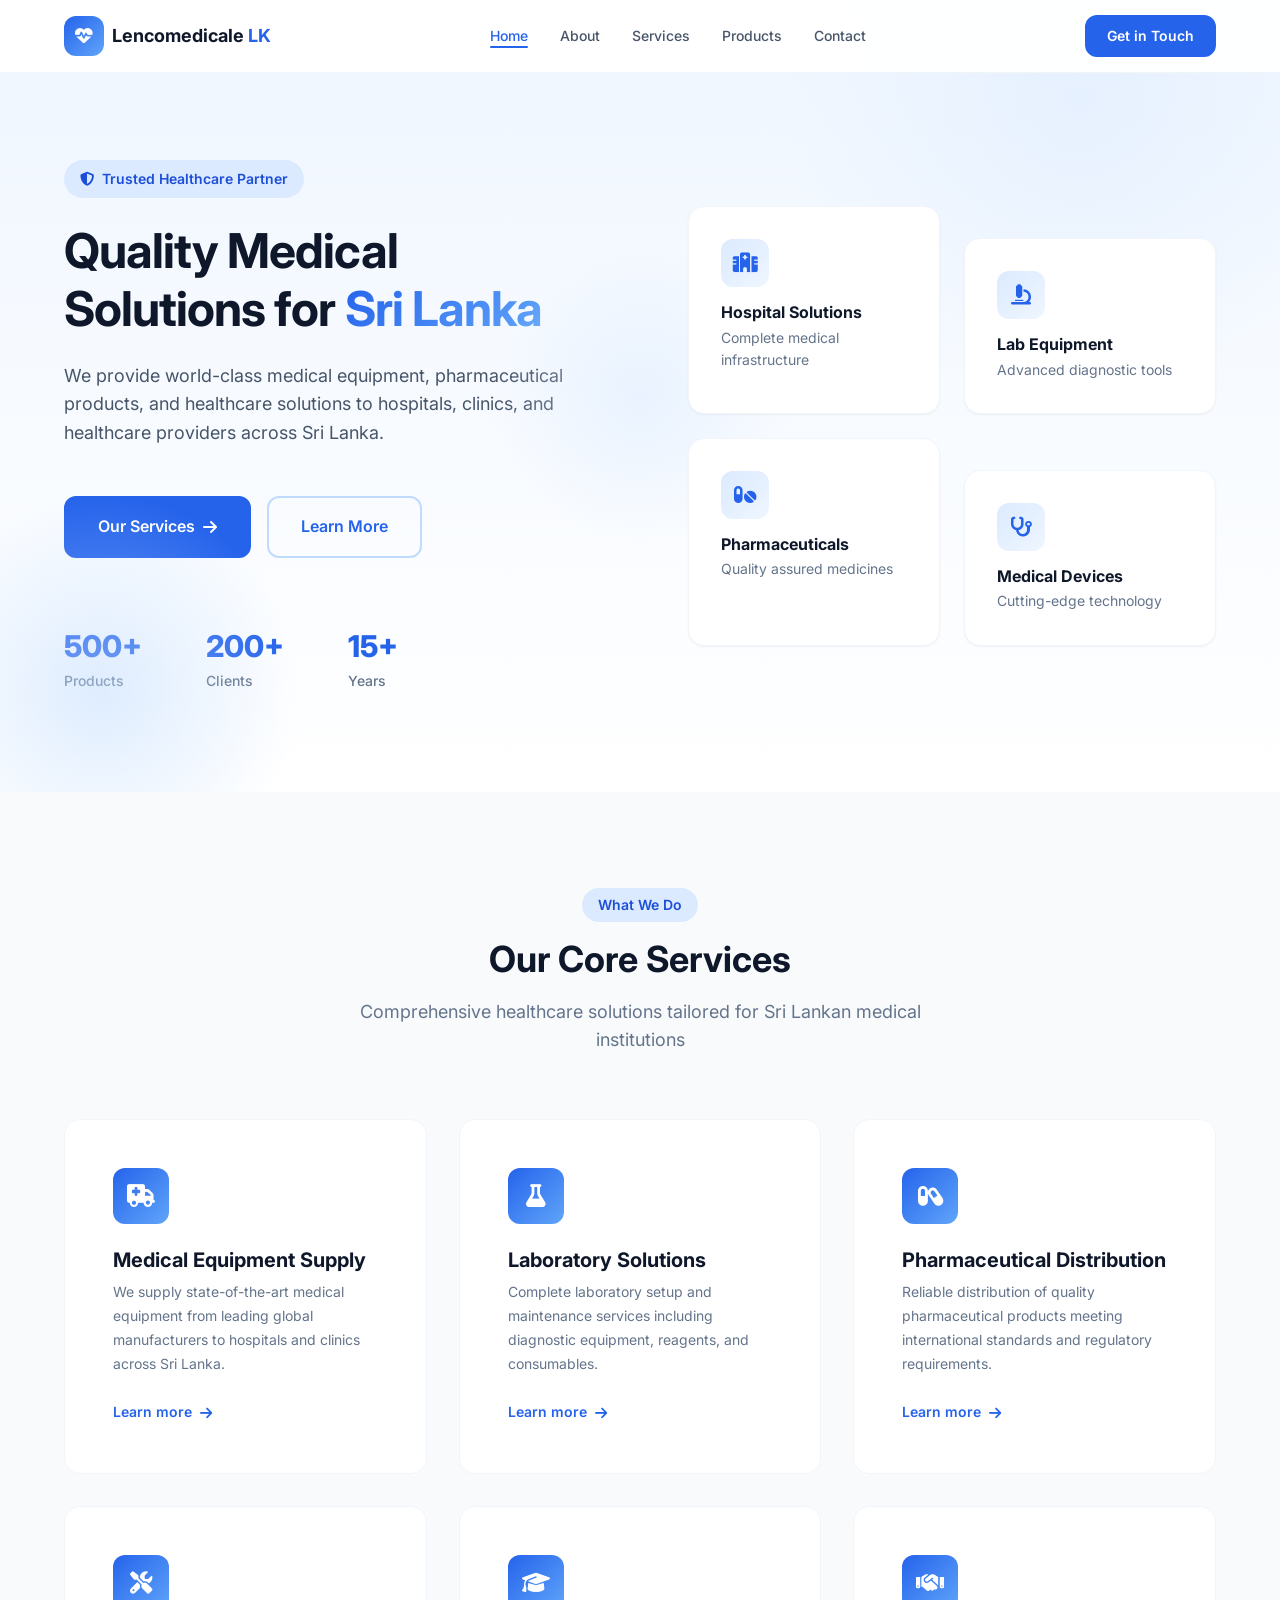
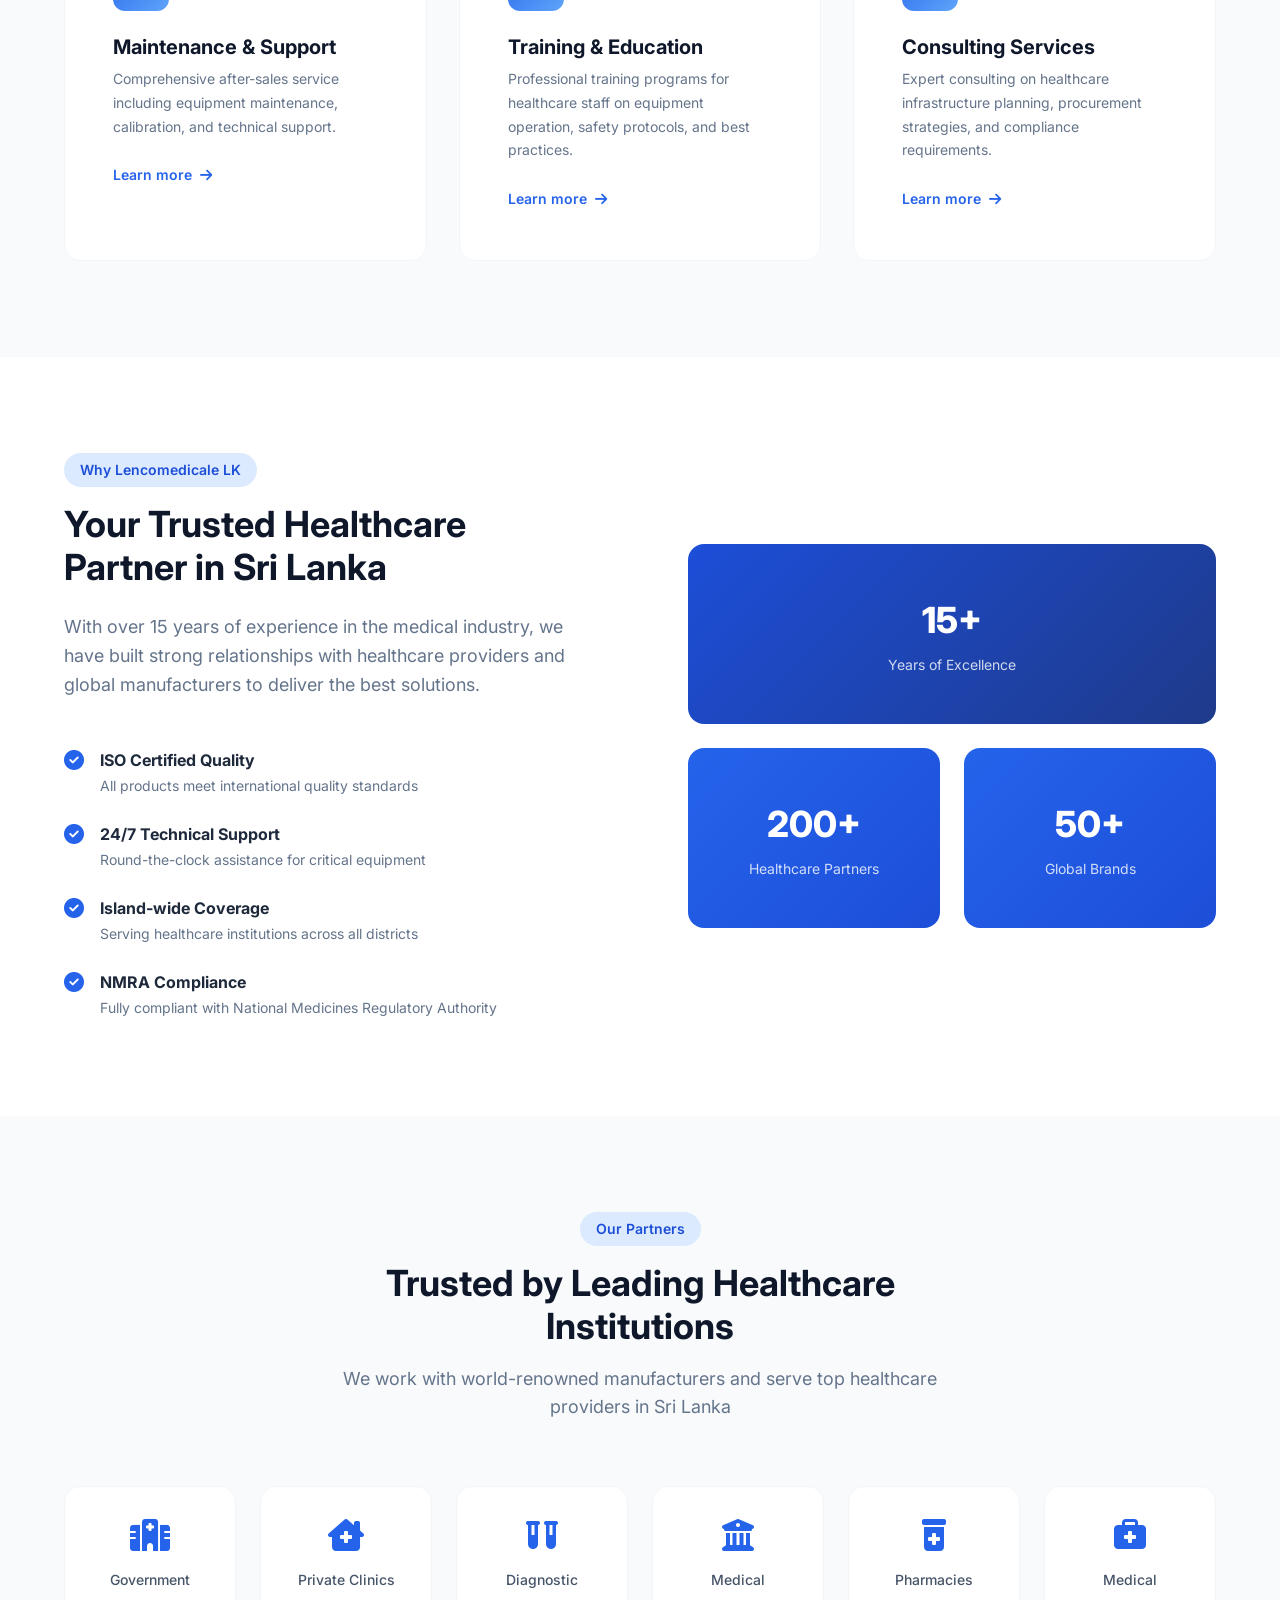
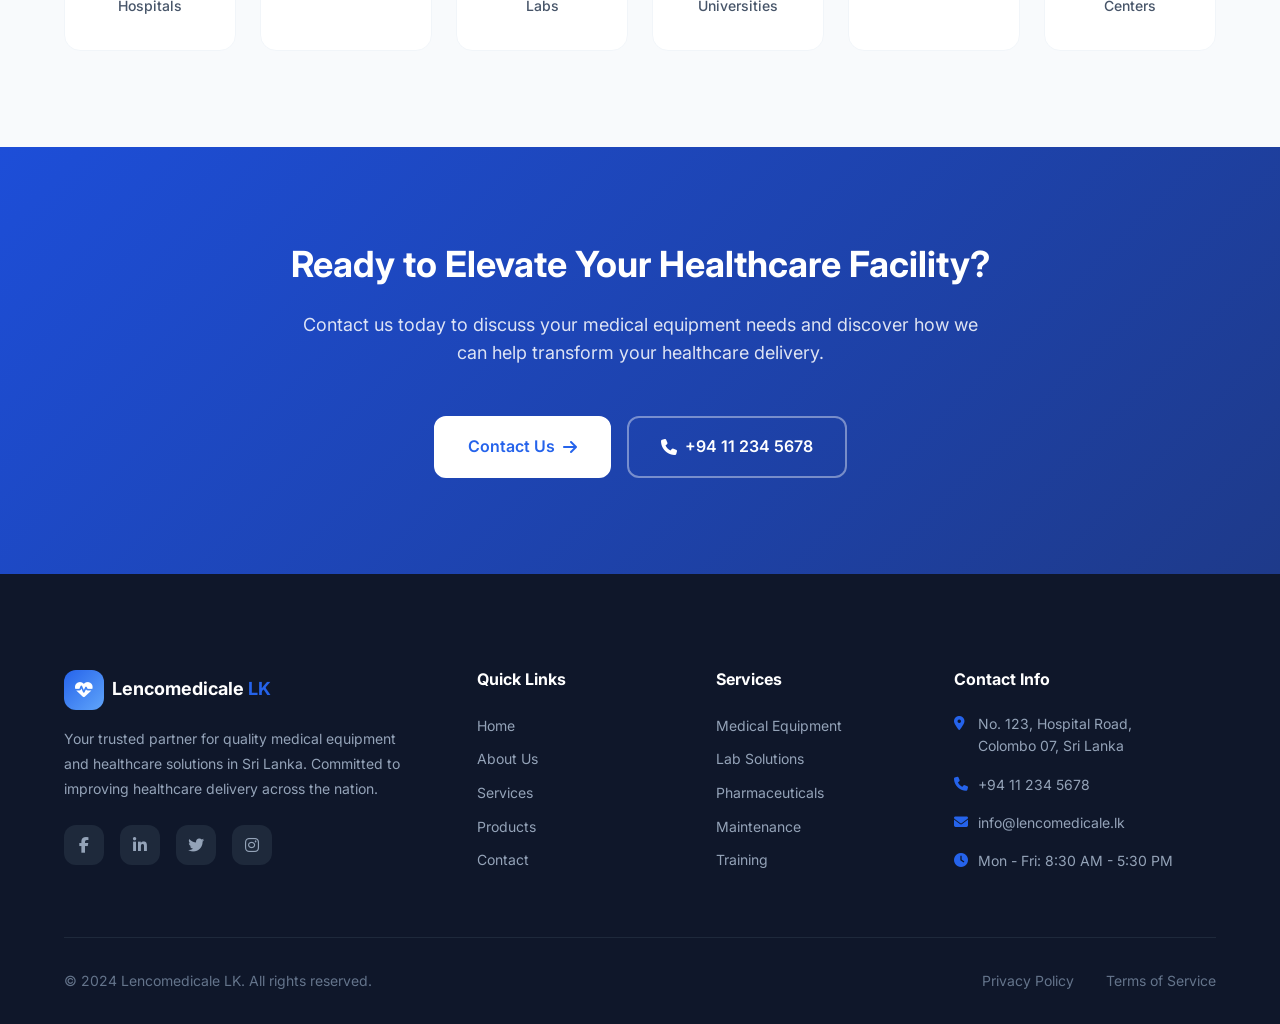
==== index.html @ 3c1854cf "Initial commit: Lencomedicale LK website - Home page with hero, services overview, stats, and CTA se" ====
<!DOCTYPE html>
<html lang="en">
<head>
    <meta charset="UTF-8">
    <meta name="viewport" content="width=device-width, initial-scale=1.0">
    <title>Lencomedicale LK - Quality Medical Solutions in Sri Lanka</title>
    <meta name="description" content="Lencomedicale LK - Your trusted partner for quality medical equipment, pharmaceutical supplies, and healthcare solutions in Sri Lanka.">
    <link rel="stylesheet" href="css/styles.css">
    <link rel="preconnect" href="https://fonts.googleapis.com">
    <link rel="preconnect" href="https://fonts.gstatic.com" crossorigin>
    <link href="https://fonts.googleapis.com/css2?family=Inter:wght@300;400;500;600;700;800&display=swap" rel="stylesheet">
    <link rel="stylesheet" href="https://cdnjs.cloudflare.com/ajax/libs/font-awesome/6.5.0/css/all.min.css">
</head>
<body>
    <!-- Header / Navigation -->
    <header class="header" id="header">
        <div class="container">
            <nav class="nav">
                <a href="index.html" class="logo">
                    <div class="logo-icon">
                        <i class="fas fa-heartbeat"></i>
                    </div>
                    <span class="logo-text">Lencomedicale <span class="logo-accent">LK</span></span>
                </a>
                <ul class="nav-links" id="navLinks">
                    <li><a href="index.html" class="active">Home</a></li>
                    <li><a href="pages/about.html">About</a></li>
                    <li><a href="pages/services.html">Services</a></li>
                    <li><a href="pages/products.html">Products</a></li>
                    <li><a href="pages/contact.html">Contact</a></li>
                </ul>
                <a href="pages/contact.html" class="btn btn-primary nav-cta">Get in Touch</a>
                <button class="mobile-toggle" id="mobileToggle" aria-label="Toggle menu">
                    <span></span>
                    <span></span>
                    <span></span>
                </button>
            </nav>
        </div>
    </header>

    <!-- Hero Section -->
    <section class="hero">
        <div class="hero-bg">
            <div class="hero-shape hero-shape-1"></div>
            <div class="hero-shape hero-shape-2"></div>
            <div class="hero-shape hero-shape-3"></div>
        </div>
        <div class="container">
            <div class="hero-content">
                <div class="hero-text">
                    <span class="hero-badge">
                        <i class="fas fa-shield-alt"></i>
                        Trusted Healthcare Partner
                    </span>
                    <h1>Quality Medical Solutions for <span class="text-gradient">Sri Lanka</span></h1>
                    <p class="hero-description">We provide world-class medical equipment, pharmaceutical products, and healthcare solutions to hospitals, clinics, and healthcare providers across Sri Lanka.</p>
                    <div class="hero-actions">
                        <a href="pages/services.html" class="btn btn-primary btn-lg">
                            Our Services
                            <i class="fas fa-arrow-right"></i>
                        </a>
                        <a href="pages/about.html" class="btn btn-outline btn-lg">
                            Learn More
                        </a>
                    </div>
                    <div class="hero-stats">
                        <div class="stat">
                            <span class="stat-number">500+</span>
                            <span class="stat-label">Products</span>
                        </div>
                        <div class="stat">
                            <span class="stat-number">200+</span>
                            <span class="stat-label">Clients</span>
                        </div>
                        <div class="stat">
                            <span class="stat-number">15+</span>
                            <span class="stat-label">Years</span>
                        </div>
                    </div>
                </div>
                <div class="hero-visual">
                    <div class="hero-card">
                        <div class="hero-card-icon">
                            <i class="fas fa-hospital"></i>
                        </div>
                        <h3>Hospital Solutions</h3>
                        <p>Complete medical infrastructure</p>
                    </div>
                    <div class="hero-card">
                        <div class="hero-card-icon">
                            <i class="fas fa-microscope"></i>
                        </div>
                        <h3>Lab Equipment</h3>
                        <p>Advanced diagnostic tools</p>
                    </div>
                    <div class="hero-card">
                        <div class="hero-card-icon">
                            <i class="fas fa-pills"></i>
                        </div>
                        <h3>Pharmaceuticals</h3>
                        <p>Quality assured medicines</p>
                    </div>
                    <div class="hero-card">
                        <div class="hero-card-icon">
                            <i class="fas fa-stethoscope"></i>
                        </div>
                        <h3>Medical Devices</h3>
                        <p>Cutting-edge technology</p>
                    </div>
                </div>
            </div>
        </div>
    </section>

    <!-- Services Overview -->
    <section class="section services-section">
        <div class="container">
            <div class="section-header">
                <span class="section-badge">What We Do</span>
                <h2>Our Core Services</h2>
                <p>Comprehensive healthcare solutions tailored for Sri Lankan medical institutions</p>
            </div>
            <div class="services-grid">
                <div class="service-card">
                    <div class="service-icon">
                        <i class="fas fa-truck-medical"></i>
                    </div>
                    <h3>Medical Equipment Supply</h3>
                    <p>We supply state-of-the-art medical equipment from leading global manufacturers to hospitals and clinics across Sri Lanka.</p>
                    <a href="pages/services.html" class="service-link">
                        Learn more <i class="fas fa-arrow-right"></i>
                    </a>
                </div>
                <div class="service-card">
                    <div class="service-icon">
                        <i class="fas fa-flask"></i>
                    </div>
                    <h3>Laboratory Solutions</h3>
                    <p>Complete laboratory setup and maintenance services including diagnostic equipment, reagents, and consumables.</p>
                    <a href="pages/services.html" class="service-link">
                        Learn more <i class="fas fa-arrow-right"></i>
                    </a>
                </div>
                <div class="service-card">
                    <div class="service-icon">
                        <i class="fas fa-capsules"></i>
                    </div>
                    <h3>Pharmaceutical Distribution</h3>
                    <p>Reliable distribution of quality pharmaceutical products meeting international standards and regulatory requirements.</p>
                    <a href="pages/services.html" class="service-link">
                        Learn more <i class="fas fa-arrow-right"></i>
                    </a>
                </div>
                <div class="service-card">
                    <div class="service-icon">
                        <i class="fas fa-tools"></i>
                    </div>
                    <h3>Maintenance & Support</h3>
                    <p>Comprehensive after-sales service including equipment maintenance, calibration, and technical support.</p>
                    <a href="pages/services.html" class="service-link">
                        Learn more <i class="fas fa-arrow-right"></i>
                    </a>
                </div>
                <div class="service-card">
                    <div class="service-icon">
                        <i class="fas fa-graduation-cap"></i>
                    </div>
                    <h3>Training & Education</h3>
                    <p>Professional training programs for healthcare staff on equipment operation, safety protocols, and best practices.</p>
                    <a href="pages/services.html" class="service-link">
                        Learn more <i class="fas fa-arrow-right"></i>
                    </a>
                </div>
                <div class="service-card">
                    <div class="service-icon">
                        <i class="fas fa-handshake"></i>
                    </div>
                    <h3>Consulting Services</h3>
                    <p>Expert consulting on healthcare infrastructure planning, procurement strategies, and compliance requirements.</p>
                    <a href="pages/services.html" class="service-link">
                        Learn more <i class="fas fa-arrow-right"></i>
                    </a>
                </div>
            </div>
        </div>
    </section>

    <!-- Why Choose Us -->
    <section class="section why-section">
        <div class="container">
            <div class="why-grid">
                <div class="why-content">
                    <span class="section-badge">Why Lencomedicale LK</span>
                    <h2>Your Trusted Healthcare Partner in Sri Lanka</h2>
                    <p>With over 15 years of experience in the medical industry, we have built strong relationships with healthcare providers and global manufacturers to deliver the best solutions.</p>
                    <ul class="why-list">
                        <li>
                            <i class="fas fa-check-circle"></i>
                            <div>
                                <strong>ISO Certified Quality</strong>
                                <p>All products meet international quality standards</p>
                            </div>
                        </li>
                        <li>
                            <i class="fas fa-check-circle"></i>
                            <div>
                                <strong>24/7 Technical Support</strong>
                                <p>Round-the-clock assistance for critical equipment</p>
                            </div>
                        </li>
                        <li>
                            <i class="fas fa-check-circle"></i>
                            <div>
                                <strong>Island-wide Coverage</strong>
                                <p>Serving healthcare institutions across all districts</p>
                            </div>
                        </li>
                        <li>
                            <i class="fas fa-check-circle"></i>
                            <div>
                                <strong>NMRA Compliance</strong>
                                <p>Fully compliant with National Medicines Regulatory Authority</p>
                            </div>
                        </li>
                    </ul>
                </div>
                <div class="why-visual">
                    <div class="why-card why-card-1">
                        <div class="why-card-number">15+</div>
                        <div class="why-card-text">Years of Excellence</div>
                    </div>
                    <div class="why-card why-card-2">
                        <div class="why-card-number">200+</div>
                        <div class="why-card-text">Healthcare Partners</div>
                    </div>
                    <div class="why-card why-card-3">
                        <div class="why-card-number">50+</div>
                        <div class="why-card-text">Global Brands</div>
                    </div>
                </div>
            </div>
        </div>
    </section>

    <!-- Partners / Brands -->
    <section class="section partners-section">
        <div class="container">
            <div class="section-header">
                <span class="section-badge">Our Partners</span>
                <h2>Trusted by Leading Healthcare Institutions</h2>
                <p>We work with world-renowned manufacturers and serve top healthcare providers in Sri Lanka</p>
            </div>
            <div class="partners-grid">
                <div class="partner-card">
                    <i class="fas fa-hospital"></i>
                    <span>Government Hospitals</span>
                </div>
                <div class="partner-card">
                    <i class="fas fa-clinic-medical"></i>
                    <span>Private Clinics</span>
                </div>
                <div class="partner-card">
                    <i class="fas fa-vials"></i>
                    <span>Diagnostic Labs</span>
                </div>
                <div class="partner-card">
                    <i class="fas fa-university"></i>
                    <span>Medical Universities</span>
                </div>
                <div class="partner-card">
                    <i class="fas fa-prescription-bottle-alt"></i>
                    <span>Pharmacies</span>
                </div>
                <div class="partner-card">
                    <i class="fas fa-briefcase-medical"></i>
                    <span>Medical Centers</span>
                </div>
            </div>
        </div>
    </section>

    <!-- CTA Section -->
    <section class="section cta-section">
        <div class="container">
            <div class="cta-content">
                <h2>Ready to Elevate Your Healthcare Facility?</h2>
                <p>Contact us today to discuss your medical equipment needs and discover how we can help transform your healthcare delivery.</p>
                <div class="cta-actions">
                    <a href="pages/contact.html" class="btn btn-white btn-lg">
                        Contact Us
                        <i class="fas fa-arrow-right"></i>
                    </a>
                    <a href="tel:+94112345678" class="btn btn-outline-white btn-lg">
                        <i class="fas fa-phone"></i>
                        +94 11 234 5678
                    </a>
                </div>
            </div>
        </div>
    </section>

    <!-- Footer -->
    <footer class="footer">
        <div class="container">
            <div class="footer-grid">
                <div class="footer-brand">
                    <a href="index.html" class="logo">
                        <div class="logo-icon">
                            <i class="fas fa-heartbeat"></i>
                        </div>
                        <span class="logo-text">Lencomedicale <span class="logo-accent">LK</span></span>
                    </a>
                    <p>Your trusted partner for quality medical equipment and healthcare solutions in Sri Lanka. Committed to improving healthcare delivery across the nation.</p>
                    <div class="footer-social">
                        <a href="#" aria-label="Facebook"><i class="fab fa-facebook-f"></i></a>
                        <a href="#" aria-label="LinkedIn"><i class="fab fa-linkedin-in"></i></a>
                        <a href="#" aria-label="Twitter"><i class="fab fa-twitter"></i></a>
                        <a href="#" aria-label="Instagram"><i class="fab fa-instagram"></i></a>
                    </div>
                </div>
                <div class="footer-links">
                    <h4>Quick Links</h4>
                    <ul>
                        <li><a href="index.html">Home</a></li>
                        <li><a href="pages/about.html">About Us</a></li>
                        <li><a href="pages/services.html">Services</a></li>
                        <li><a href="pages/products.html">Products</a></li>
                        <li><a href="pages/contact.html">Contact</a></li>
                    </ul>
                </div>
                <div class="footer-links">
                    <h4>Services</h4>
                    <ul>
                        <li><a href="pages/services.html">Medical Equipment</a></li>
                        <li><a href="pages/services.html">Lab Solutions</a></li>
                        <li><a href="pages/services.html">Pharmaceuticals</a></li>
                        <li><a href="pages/services.html">Maintenance</a></li>
                        <li><a href="pages/services.html">Training</a></li>
                    </ul>
                </div>
                <div class="footer-contact">
                    <h4>Contact Info</h4>
                    <ul>
                        <li>
                            <i class="fas fa-map-marker-alt"></i>
                            <span>No. 123, Hospital Road,<br>Colombo 07, Sri Lanka</span>
                        </li>
                        <li>
                            <i class="fas fa-phone"></i>
                            <span>+94 11 234 5678</span>
                        </li>
                        <li>
                            <i class="fas fa-envelope"></i>
                            <span>info@lencomedicale.lk</span>
                        </li>
                        <li>
                            <i class="fas fa-clock"></i>
                            <span>Mon - Fri: 8:30 AM - 5:30 PM</span>
                        </li>
                    </ul>
                </div>
            </div>
            <div class="footer-bottom">
                <p>&copy; 2024 Lencomedicale LK. All rights reserved.</p>
                <div class="footer-bottom-links">
                    <a href="#">Privacy Policy</a>
                    <a href="#">Terms of Service</a>
                </div>
            </div>
        </div>
    </footer>

    <script src="js/main.js"></script>
</body>
</html>
---- css/styles.css ----
/* ===== CSS Variables / Design Tokens ===== */
:root {
    /* Blue Color Palette */
    --blue-50: #eff6ff;
    --blue-100: #dbeafe;
    --blue-200: #bfdbfe;
    --blue-300: #93c5fd;
    --blue-400: #60a5fa;
    --blue-500: #3b82f6;
    --blue-600: #2563eb;
    --blue-700: #1d4ed8;
    --blue-800: #1e40af;
    --blue-900: #1e3a8a;
    --blue-950: #172554;

    /* Primary Colors */
    --primary: #2563eb;
    --primary-light: #3b82f6;
    --primary-dark: #1d4ed8;
    --primary-darker: #1e40af;

    /* Neutral Colors */
    --gray-50: #f8fafc;
    --gray-100: #f1f5f9;
    --gray-200: #e2e8f0;
    --gray-300: #cbd5e1;
    --gray-400: #94a3b8;
    --gray-500: #64748b;
    --gray-600: #475569;
    --gray-700: #334155;
    --gray-800: #1e293b;
    --gray-900: #0f172a;

    /* Functional Colors */
    --success: #10b981;
    --warning: #f59e0b;
    --error: #ef4444;

    /* Typography */
    --font-family: 'Inter', -apple-system, BlinkMacSystemFont, 'Segoe UI', sans-serif;
    --font-size-xs: 0.75rem;
    --font-size-sm: 0.875rem;
    --font-size-base: 1rem;
    --font-size-lg: 1.125rem;
    --font-size-xl: 1.25rem;
    --font-size-2xl: 1.5rem;
    --font-size-3xl: 1.875rem;
    --font-size-4xl: 2.25rem;
    --font-size-5xl: 3rem;
    --font-size-6xl: 3.75rem;

    /* Spacing */
    --spacing-xs: 0.25rem;
    --spacing-sm: 0.5rem;
    --spacing-md: 1rem;
    --spacing-lg: 1.5rem;
    --spacing-xl: 2rem;
    --spacing-2xl: 3rem;
    --spacing-3xl: 4rem;
    --spacing-4xl: 6rem;

    /* Border Radius */
    --radius-sm: 0.375rem;
    --radius-md: 0.5rem;
    --radius-lg: 0.75rem;
    --radius-xl: 1rem;
    --radius-2xl: 1.5rem;
    --radius-full: 9999px;

    /* Shadows */
    --shadow-sm: 0 1px 2px 0 rgba(0, 0, 0, 0.05);
    --shadow-md: 0 4px 6px -1px rgba(0, 0, 0, 0.1), 0 2px 4px -2px rgba(0, 0, 0, 0.1);
    --shadow-lg: 0 10px 15px -3px rgba(0, 0, 0, 0.1), 0 4px 6px -4px rgba(0, 0, 0, 0.1);
    --shadow-xl: 0 20px 25px -5px rgba(0, 0, 0, 0.1), 0 8px 10px -6px rgba(0, 0, 0, 0.1);
    --shadow-2xl: 0 25px 50px -12px rgba(0, 0, 0, 0.25);

    /* Transitions */
    --transition-fast: 150ms ease;
    --transition-base: 250ms ease;
    --transition-slow: 350ms ease;
}

/* ===== Reset & Base ===== */
*,
*::before,
*::after {
    margin: 0;
    padding: 0;
    box-sizing: border-box;
}

html {
    scroll-behavior: smooth;
    -webkit-font-smoothing: antialiased;
    -moz-osx-font-smoothing: grayscale;
}

body {
    font-family: var(--font-family);
    font-size: var(--font-size-base);
    line-height: 1.6;
    color: var(--gray-800);
    background-color: #ffffff;
    overflow-x: hidden;
}

img {
    max-width: 100%;
    height: auto;
    display: block;
}

a {
    text-decoration: none;
    color: inherit;
    transition: color var(--transition-fast);
}

ul {
    list-style: none;
}

/* ===== Container ===== */
.container {
    max-width: 1200px;
    margin: 0 auto;
    padding: 0 var(--spacing-lg);
}

/* ===== Typography ===== */
h1, h2, h3, h4, h5, h6 {
    font-weight: 700;
    line-height: 1.2;
    color: var(--gray-900);
}

h1 { font-size: var(--font-size-5xl); }
h2 { font-size: var(--font-size-4xl); }
h3 { font-size: var(--font-size-xl); }

.text-gradient {
    background: linear-gradient(135deg, var(--blue-600), var(--blue-400));
    -webkit-background-clip: text;
    -webkit-text-fill-color: transparent;
    background-clip: text;
}

/* ===== Buttons ===== */
.btn {
    display: inline-flex;
    align-items: center;
    gap: var(--spacing-sm);
    padding: 0.75rem 1.5rem;
    font-size: var(--font-size-sm);
    font-weight: 600;
    border-radius: var(--radius-lg);
    border: 2px solid transparent;
    cursor: pointer;
    transition: all var(--transition-base);
    white-space: nowrap;
}

.btn-lg {
    padding: 1rem 2rem;
    font-size: var(--font-size-base);
}

.btn-primary {
    background: var(--primary);
    color: #ffffff;
    border-color: var(--primary);
}

.btn-primary:hover {
    background: var(--primary-dark);
    border-color: var(--primary-dark);
    transform: translateY(-2px);
    box-shadow: var(--shadow-lg);
}

.btn-outline {
    background: transparent;
    color: var(--primary);
    border-color: var(--blue-200);
}

.btn-outline:hover {
    background: var(--blue-50);
    border-color: var(--primary);
    transform: translateY(-2px);
}

.btn-white {
    background: #ffffff;
    color: var(--primary);
    border-color: #ffffff;
}

.btn-white:hover {
    background: var(--blue-50);
    transform: translateY(-2px);
    box-shadow: var(--shadow-lg);
}

.btn-outline-white {
    background: transparent;
    color: #ffffff;
    border-color: rgba(255, 255, 255, 0.4);
}

.btn-outline-white:hover {
    background: rgba(255, 255, 255, 0.1);
    border-color: #ffffff;
}

/* ===== Header ===== */
.header {
    position: fixed;
    top: 0;
    left: 0;
    right: 0;
    z-index: 1000;
    background: rgba(255, 255, 255, 0.95);
    backdrop-filter: blur(20px);
    border-bottom: 1px solid var(--gray-100);
    transition: all var(--transition-base);
}

.header.scrolled {
    box-shadow: var(--shadow-md);
}

.nav {
    display: flex;
    align-items: center;
    justify-content: space-between;
    height: 72px;
}

.logo {
    display: flex;
    align-items: center;
    gap: var(--spacing-sm);
}

.logo-icon {
    width: 40px;
    height: 40px;
    background: linear-gradient(135deg, var(--blue-600), var(--blue-400));
    border-radius: var(--radius-lg);
    display: flex;
    align-items: center;
    justify-content: center;
    color: #ffffff;
    font-size: 1.1rem;
}

.logo-text {
    font-size: var(--font-size-lg);
    font-weight: 700;
    color: var(--gray-900);
}

.logo-accent {
    color: var(--primary);
}

.nav-links {
    display: flex;
    align-items: center;
    gap: var(--spacing-xl);
}

.nav-links a {
    font-size: var(--font-size-sm);
    font-weight: 500;
    color: var(--gray-600);
    transition: color var(--transition-fast);
    position: relative;
}

.nav-links a:hover,
.nav-links a.active {
    color: var(--primary);
}

.nav-links a.active::after {
    content: '';
    position: absolute;
    bottom: -4px;
    left: 0;
    right: 0;
    height: 2px;
    background: var(--primary);
    border-radius: var(--radius-full);
}

.nav-cta {
    padding: 0.5rem 1.25rem;
}

.mobile-toggle {
    display: none;
    flex-direction: column;
    gap: 5px;
    background: none;
    border: none;
    cursor: pointer;
    padding: 4px;
}

.mobile-toggle span {
    width: 24px;
    height: 2px;
    background: var(--gray-800);
    border-radius: var(--radius-full);
    transition: all var(--transition-base);
}

/* ===== Hero Section ===== */
.hero {
    padding: 160px 0 100px;
    position: relative;
    overflow: hidden;
    background: linear-gradient(180deg, var(--blue-50) 0%, #ffffff 100%);
}

.hero-bg {
    position: absolute;
    inset: 0;
    pointer-events: none;
}

.hero-shape {
    position: absolute;
    border-radius: 50%;
    opacity: 0.5;
}

.hero-shape-1 {
    width: 600px;
    height: 600px;
    background: radial-gradient(circle, var(--blue-100) 0%, transparent 70%);
    top: -200px;
    right: -100px;
}

.hero-shape-2 {
    width: 400px;
    height: 400px;
    background: radial-gradient(circle, var(--blue-200) 0%, transparent 70%);
    bottom: -100px;
    left: -100px;
}

.hero-shape-3 {
    width: 300px;
    height: 300px;
    background: radial-gradient(circle, var(--blue-100) 0%, transparent 70%);
    top: 50%;
    left: 50%;
    transform: translate(-50%, -50%);
}

.hero-content {
    display: grid;
    grid-template-columns: 1fr 1fr;
    gap: var(--spacing-4xl);
    align-items: center;
}

.hero-badge {
    display: inline-flex;
    align-items: center;
    gap: var(--spacing-sm);
    background: var(--blue-100);
    color: var(--blue-700);
    padding: 0.5rem 1rem;
    border-radius: var(--radius-full);
    font-size: var(--font-size-sm);
    font-weight: 600;
    margin-bottom: var(--spacing-lg);
}

.hero-text h1 {
    margin-bottom: var(--spacing-lg);
    font-size: var(--font-size-5xl);
    letter-spacing: -0.02em;
}

.hero-description {
    font-size: var(--font-size-lg);
    color: var(--gray-600);
    margin-bottom: var(--spacing-2xl);
    max-width: 540px;
}

.hero-actions {
    display: flex;
    gap: var(--spacing-md);
    margin-bottom: var(--spacing-3xl);
}

.hero-stats {
    display: flex;
    gap: var(--spacing-3xl);
}

.stat {
    display: flex;
    flex-direction: column;
}

.stat-number {
    font-size: var(--font-size-3xl);
    font-weight: 800;
    color: var(--primary);
}

.stat-label {
    font-size: var(--font-size-sm);
    color: var(--gray-500);
    font-weight: 500;
}

.hero-visual {
    display: grid;
    grid-template-columns: 1fr 1fr;
    gap: var(--spacing-lg);
}

.hero-card {
    background: #ffffff;
    border: 1px solid var(--gray-100);
    border-radius: var(--radius-xl);
    padding: var(--spacing-xl);
    transition: all var(--transition-base);
    box-shadow: var(--shadow-sm);
}

.hero-card:hover {
    transform: translateY(-4px);
    box-shadow: var(--shadow-xl);
    border-color: var(--blue-200);
}

.hero-card:nth-child(2),
.hero-card:nth-child(4) {
    margin-top: var(--spacing-xl);
}

.hero-card-icon {
    width: 48px;
    height: 48px;
    background: linear-gradient(135deg, var(--blue-100), var(--blue-50));
    border-radius: var(--radius-lg);
    display: flex;
    align-items: center;
    justify-content: center;
    color: var(--primary);
    font-size: 1.25rem;
    margin-bottom: var(--spacing-md);
}

.hero-card h3 {
    font-size: var(--font-size-base);
    margin-bottom: var(--spacing-xs);
}

.hero-card p {
    font-size: var(--font-size-sm);
    color: var(--gray-500);
}

/* ===== Sections ===== */
.section {
    padding: var(--spacing-4xl) 0;
}

.section-header {
    text-align: center;
    max-width: 640px;
    margin: 0 auto var(--spacing-3xl);
}

.section-badge {
    display: inline-block;
    background: var(--blue-100);
    color: var(--blue-700);
    padding: 0.375rem 1rem;
    border-radius: var(--radius-full);
    font-size: var(--font-size-sm);
    font-weight: 600;
    margin-bottom: var(--spacing-md);
}

.section-header h2 {
    margin-bottom: var(--spacing-md);
}

.section-header p {
    color: var(--gray-500);
    font-size: var(--font-size-lg);
}

/* ===== Services Grid ===== */
.services-section {
    background: var(--gray-50);
}

.services-grid {
    display: grid;
    grid-template-columns: repeat(3, 1fr);
    gap: var(--spacing-xl);
}

.service-card {
    background: #ffffff;
    border: 1px solid var(--gray-100);
    border-radius: var(--radius-xl);
    padding: var(--spacing-2xl);
    transition: all var(--transition-base);
}

.service-card:hover {
    transform: translateY(-4px);
    box-shadow: var(--shadow-xl);
    border-color: var(--blue-200);
}

.service-icon {
    width: 56px;
    height: 56px;
    background: linear-gradient(135deg, var(--blue-600), var(--blue-400));
    border-radius: var(--radius-lg);
    display: flex;
    align-items: center;
    justify-content: center;
    color: #ffffff;
    font-size: 1.4rem;
    margin-bottom: var(--spacing-lg);
}

.service-card h3 {
    margin-bottom: var(--spacing-sm);
}

.service-card p {
    color: var(--gray-500);
    font-size: var(--font-size-sm);
    margin-bottom: var(--spacing-lg);
    line-height: 1.7;
}

.service-link {
    display: inline-flex;
    align-items: center;
    gap: var(--spacing-sm);
    color: var(--primary);
    font-weight: 600;
    font-size: var(--font-size-sm);
}

.service-link:hover {
    gap: var(--spacing-md);
}

/* ===== Why Section ===== */
.why-grid {
    display: grid;
    grid-template-columns: 1fr 1fr;
    gap: var(--spacing-4xl);
    align-items: center;
}

.why-content .section-badge {
    margin-bottom: var(--spacing-md);
}

.why-content h2 {
    margin-bottom: var(--spacing-lg);
}

.why-content > p {
    color: var(--gray-500);
    font-size: var(--font-size-lg);
    margin-bottom: var(--spacing-2xl);
}

.why-list {
    display: flex;
    flex-direction: column;
    gap: var(--spacing-lg);
}

.why-list li {
    display: flex;
    align-items: flex-start;
    gap: var(--spacing-md);
}

.why-list li > i {
    color: var(--primary);
    font-size: 1.25rem;
    margin-top: 2px;
}

.why-list li strong {
    display: block;
    margin-bottom: 2px;
}

.why-list li p {
    font-size: var(--font-size-sm);
    color: var(--gray-500);
}

.why-visual {
    display: grid;
    grid-template-columns: 1fr 1fr;
    gap: var(--spacing-lg);
}

.why-card {
    background: linear-gradient(135deg, var(--blue-600), var(--blue-700));
    border-radius: var(--radius-xl);
    padding: var(--spacing-2xl);
    color: #ffffff;
    text-align: center;
}

.why-card:first-child {
    grid-column: span 2;
    background: linear-gradient(135deg, var(--blue-700), var(--blue-900));
}

.why-card-number {
    font-size: var(--font-size-4xl);
    font-weight: 800;
    margin-bottom: var(--spacing-xs);
}

.why-card-text {
    font-size: var(--font-size-sm);
    opacity: 0.8;
}

/* ===== Partners Section ===== */
.partners-section {
    background: var(--gray-50);
}

.partners-grid {
    display: grid;
    grid-template-columns: repeat(6, 1fr);
    gap: var(--spacing-lg);
}

.partner-card {
    background: #ffffff;
    border: 1px solid var(--gray-100);
    border-radius: var(--radius-xl);
    padding: var(--spacing-xl);
    text-align: center;
    transition: all var(--transition-base);
}

.partner-card:hover {
    transform: translateY(-4px);
    box-shadow: var(--shadow-lg);
    border-color: var(--blue-200);
}

.partner-card i {
    font-size: 2rem;
    color: var(--primary);
    margin-bottom: var(--spacing-md);
    display: block;
}

.partner-card span {
    font-size: var(--font-size-sm);
    font-weight: 500;
    color: var(--gray-600);
}

/* ===== CTA Section ===== */
.cta-section {
    background: linear-gradient(135deg, var(--blue-700), var(--blue-900));
    color: #ffffff;
}

.cta-content {
    text-align: center;
    max-width: 700px;
    margin: 0 auto;
}

.cta-content h2 {
    color: #ffffff;
    margin-bottom: var(--spacing-lg);
}

.cta-content p {
    font-size: var(--font-size-lg);
    opacity: 0.85;
    margin-bottom: var(--spacing-2xl);
}

.cta-actions {
    display: flex;
    justify-content: center;
    gap: var(--spacing-md);
    flex-wrap: wrap;
}

/* ===== Footer ===== */
.footer {
    background: var(--gray-900);
    color: var(--gray-300);
    padding: var(--spacing-4xl) 0 var(--spacing-xl);
}

.footer-grid {
    display: grid;
    grid-template-columns: 2fr 1fr 1fr 1.5fr;
    gap: var(--spacing-3xl);
    margin-bottom: var(--spacing-3xl);
}

.footer-brand p {
    margin-top: var(--spacing-md);
    font-size: var(--font-size-sm);
    line-height: 1.8;
    color: var(--gray-400);
}

.footer-brand .logo-text {
    color: #ffffff;
}

.footer-social {
    display: flex;
    gap: var(--spacing-md);
    margin-top: var(--spacing-lg);
}

.footer-social a {
    width: 40px;
    height: 40px;
    background: var(--gray-800);
    border-radius: var(--radius-lg);
    display: flex;
    align-items: center;
    justify-content: center;
    color: var(--gray-400);
    transition: all var(--transition-fast);
}

.footer-social a:hover {
    background: var(--primary);
    color: #ffffff;
}

.footer-links h4,
.footer-contact h4 {
    color: #ffffff;
    font-size: var(--font-size-base);
    margin-bottom: var(--spacing-lg);
}

.footer-links ul {
    display: flex;
    flex-direction: column;
    gap: var(--spacing-sm);
}

.footer-links a {
    font-size: var(--font-size-sm);
    color: var(--gray-400);
    transition: color var(--transition-fast);
}

.footer-links a:hover {
    color: var(--blue-400);
}

.footer-contact ul {
    display: flex;
    flex-direction: column;
    gap: var(--spacing-md);
}

.footer-contact li {
    display: flex;
    align-items: flex-start;
    gap: var(--spacing-sm);
    font-size: var(--font-size-sm);
    color: var(--gray-400);
}

.footer-contact li i {
    color: var(--primary);
    margin-top: 3px;
    width: 16px;
}

.footer-bottom {
    display: flex;
    justify-content: space-between;
    align-items: center;
    padding-top: var(--spacing-xl);
    border-top: 1px solid var(--gray-800);
}

.footer-bottom p {
    font-size: var(--font-size-sm);
    color: var(--gray-500);
}

.footer-bottom-links {
    display: flex;
    gap: var(--spacing-xl);
}

.footer-bottom-links a {
    font-size: var(--font-size-sm);
    color: var(--gray-500);
}

.footer-bottom-links a:hover {
    color: var(--blue-400);
}

/* ===== Page Header (for sub-pages) ===== */
.page-header {
    padding: 140px 0 60px;
    background: linear-gradient(180deg, var(--blue-50) 0%, #ffffff 100%);
    text-align: center;
}

.page-header h1 {
    margin-bottom: var(--spacing-md);
}

.page-header p {
    font-size: var(--font-size-lg);
    color: var(--gray-500);
    max-width: 600px;
    margin: 0 auto;
}

/* ===== About Page ===== */
.about-intro {
    display: grid;
    grid-template-columns: 1fr 1fr;
    gap: var(--spacing-4xl);
    align-items: center;
}

.about-text h2 {
    margin-bottom: var(--spacing-lg);
}

.about-text p {
    color: var(--gray-600);
    margin-bottom: var(--spacing-md);
    line-height: 1.8;
}

.about-visual {
    background: linear-gradient(135deg, var(--blue-600), var(--blue-800));
    border-radius: var(--radius-2xl);
    padding: var(--spacing-3xl);
    color: #ffffff;
    text-align: center;
}

.about-visual i {
    font-size: 4rem;
    margin-bottom: var(--spacing-lg);
    opacity: 0.9;
}

.about-visual h3 {
    color: #ffffff;
    font-size: var(--font-size-2xl);
    margin-bottom: var(--spacing-sm);
}

.about-visual p {
    opacity: 0.8;
}

/* Values */
.values-grid {
    display: grid;
    grid-template-columns: repeat(4, 1fr);
    gap: var(--spacing-xl);
}

.value-card {
    text-align: center;
    padding: var(--spacing-2xl);
    border: 1px solid var(--gray-100);
    border-radius: var(--radius-xl);
    transition: all var(--transition-base);
}

.value-card:hover {
    transform: translateY(-4px);
    box-shadow: var(--shadow-lg);
    border-color: var(--blue-200);
}

.value-card i {
    font-size: 2.5rem;
    color: var(--primary);
    margin-bottom: var(--spacing-lg);
}

.value-card h3 {
    margin-bottom: var(--spacing-sm);
}

.value-card p {
    font-size: var(--font-size-sm);
    color: var(--gray-500);
}

/* Team */
.team-grid {
    display: grid;
    grid-template-columns: repeat(3, 1fr);
    gap: var(--spacing-xl);
}

.team-card {
    text-align: center;
    padding: var(--spacing-2xl);
    border: 1px solid var(--gray-100);
    border-radius: var(--radius-xl);
    transition: all var(--transition-base);
}

.team-card:hover {
    transform: translateY(-4px);
    box-shadow: var(--shadow-lg);
}

.team-avatar {
    width: 80px;
    height: 80px;
    background: linear-gradient(135deg, var(--blue-200), var(--blue-100));
    border-radius: 50%;
    display: flex;
    align-items: center;
    justify-content: center;
    margin: 0 auto var(--spacing-lg);
    font-size: 2rem;
    color: var(--primary);
}

.team-card h3 {
    margin-bottom: var(--spacing-xs);
}

.team-card .team-role {
    color: var(--primary);
    font-size: var(--font-size-sm);
    font-weight: 600;
    margin-bottom: var(--spacing-sm);
}

.team-card p {
    font-size: var(--font-size-sm);
    color: var(--gray-500);
}

/* ===== Products Page ===== */
.products-filter {
    display: flex;
    justify-content: center;
    gap: var(--spacing-sm);
    margin-bottom: var(--spacing-2xl);
    flex-wrap: wrap;
}

.filter-btn {
    padding: 0.5rem 1.25rem;
    border: 1px solid var(--gray-200);
    border-radius: var(--radius-full);
    font-size: var(--font-size-sm);
    font-weight: 500;
    color: var(--gray-600);
    background: #ffffff;
    cursor: pointer;
    transition: all var(--transition-fast);
}

.filter-btn:hover,
.filter-btn.active {
    background: var(--primary);
    color: #ffffff;
    border-color: var(--primary);
}

.products-grid {
    display: grid;
    grid-template-columns: repeat(3, 1fr);
    gap: var(--spacing-xl);
}

.product-card {
    border: 1px solid var(--gray-100);
    border-radius: var(--radius-xl);
    overflow: hidden;
    transition: all var(--transition-base);
}

.product-card:hover {
    transform: translateY(-4px);
    box-shadow: var(--shadow-xl);
    border-color: var(--blue-200);
}

.product-image {
    height: 200px;
    background: linear-gradient(135deg, var(--blue-50), var(--blue-100));
    display: flex;
    align-items: center;
    justify-content: center;
    font-size: 3rem;
    color: var(--primary);
}

.product-info {
    padding: var(--spacing-xl);
}

.product-category {
    font-size: var(--font-size-xs);
    font-weight: 600;
    color: var(--primary);
    text-transform: uppercase;
    letter-spacing: 0.5px;
    margin-bottom: var(--spacing-sm);
}

.product-info h3 {
    margin-bottom: var(--spacing-sm);
}

.product-info p {
    font-size: var(--font-size-sm);
    color: var(--gray-500);
    margin-bottom: var(--spacing-lg);
}

.product-info .btn {
    width: 100%;
    justify-content: center;
}

/* ===== Contact Page ===== */
.contact-grid {
    display: grid;
    grid-template-columns: 1fr 1.5fr;
    gap: var(--spacing-3xl);
}

.contact-info-cards {
    display: flex;
    flex-direction: column;
    gap: var(--spacing-lg);
}

.contact-info-card {
    background: var(--blue-50);
    border: 1px solid var(--blue-100);
    border-radius: var(--radius-xl);
    padding: var(--spacing-xl);
    display: flex;
    align-items: flex-start;
    gap: var(--spacing-md);
}

.contact-info-card i {
    width: 44px;
    height: 44px;
    background: var(--primary);
    border-radius: var(--radius-lg);
    display: flex;
    align-items: center;
    justify-content: center;
    color: #ffffff;
    font-size: 1rem;
    flex-shrink: 0;
}

.contact-info-card h4 {
    font-size: var(--font-size-base);
    margin-bottom: var(--spacing-xs);
}

.contact-info-card p {
    font-size: var(--font-size-sm);
    color: var(--gray-500);
}

.contact-form {
    background: #ffffff;
    border: 1px solid var(--gray-100);
    border-radius: var(--radius-xl);
    padding: var(--spacing-2xl);
    box-shadow: var(--shadow-md);
}

.contact-form h3 {
    margin-bottom: var(--spacing-xl);
}

.form-grid {
    display: grid;
    grid-template-columns: 1fr 1fr;
    gap: var(--spacing-lg);
}

.form-group {
    display: flex;
    flex-direction: column;
    gap: var(--spacing-sm);
}

.form-group.full-width {
    grid-column: span 2;
}

.form-group label {
    font-size: var(--font-size-sm);
    font-weight: 600;
    color: var(--gray-700);
}

.form-group input,
.form-group select,
.form-group textarea {
    padding: 0.75rem 1rem;
    border: 1px solid var(--gray-200);
    border-radius: var(--radius-md);
    font-family: var(--font-family);
    font-size: var(--font-size-sm);
    transition: all var(--transition-fast);
    outline: none;
}

.form-group input:focus,
.form-group select:focus,
.form-group textarea:focus {
    border-color: var(--primary);
    box-shadow: 0 0 0 3px var(--blue-100);
}

.form-group textarea {
    min-height: 120px;
    resize: vertical;
}

.form-submit {
    margin-top: var(--spacing-lg);
}

.form-submit .btn {
    width: 100%;
    justify-content: center;
}

/* ===== Map placeholder ===== */
.map-section {
    background: var(--gray-50);
}

.map-placeholder {
    background: linear-gradient(135deg, var(--blue-100), var(--blue-50));
    border-radius: var(--radius-xl);
    height: 300px;
    display: flex;
    align-items: center;
    justify-content: center;
    flex-direction: column;
    gap: var(--spacing-md);
    color: var(--gray-500);
}

.map-placeholder i {
    font-size: 3rem;
    color: var(--primary);
}

/* ===== Responsive Design ===== */
@media (max-width: 1024px) {
    .hero-content {
        grid-template-columns: 1fr;
        text-align: center;
    }

    .hero-description {
        margin-left: auto;
        margin-right: auto;
    }

    .hero-actions {
        justify-content: center;
    }

    .hero-stats {
        justify-content: center;
    }

    .hero-visual {
        max-width: 500px;
        margin: 0 auto;
    }

    .services-grid {
        grid-template-columns: repeat(2, 1fr);
    }

    .why-grid {
        grid-template-columns: 1fr;
        gap: var(--spacing-2xl);
    }

    .partners-grid {
        grid-template-columns: repeat(3, 1fr);
    }

    .footer-grid {
        grid-template-columns: 1fr 1fr;
        gap: var(--spacing-2xl);
    }

    .about-intro {
        grid-template-columns: 1fr;
    }

    .values-grid {
        grid-template-columns: repeat(2, 1fr);
    }

    .products-grid {
        grid-template-columns: repeat(2, 1fr);
    }

    .contact-grid {
        grid-template-columns: 1fr;
    }
}

@media (max-width: 768px) {
    h1 { font-size: var(--font-size-4xl); }
    h2 { font-size: var(--font-size-3xl); }

    .nav-links,
    .nav-cta {
        display: none;
    }

    .mobile-toggle {
        display: flex;
    }

    .nav-links.active {
        display: flex;
        flex-direction: column;
        position: absolute;
        top: 72px;
        left: 0;
        right: 0;
        background: #ffffff;
        padding: var(--spacing-xl);
        border-bottom: 1px solid var(--gray-100);
        box-shadow: var(--shadow-lg);
        gap: var(--spacing-lg);
    }

    .hero {
        padding: 120px 0 60px;
    }

    .hero-text h1 {
        font-size: var(--font-size-4xl);
    }

    .hero-actions {
        flex-direction: column;
        align-items: center;
    }

    .hero-stats {
        flex-wrap: wrap;
        gap: var(--spacing-xl);
    }

    .hero-visual {
        grid-template-columns: 1fr;
    }

    .hero-card:nth-child(2),
    .hero-card:nth-child(4) {
        margin-top: 0;
    }

    .services-grid {
        grid-template-columns: 1fr;
    }

    .partners-grid {
        grid-template-columns: repeat(2, 1fr);
    }

    .footer-grid {
        grid-template-columns: 1fr;
    }

    .footer-bottom {
        flex-direction: column;
        gap: var(--spacing-md);
        text-align: center;
    }

    .values-grid {
        grid-template-columns: 1fr;
    }

    .team-grid {
        grid-template-columns: 1fr;
    }

    .products-grid {
        grid-template-columns: 1fr;
    }

    .form-grid {
        grid-template-columns: 1fr;
    }

    .form-group.full-width {
        grid-column: span 1;
    }

    .cta-actions {
        flex-direction: column;
        align-items: center;
    }
}

@media (max-width: 480px) {
    .container {
        padding: 0 var(--spacing-md);
    }

    h1 { font-size: var(--font-size-3xl); }

    .hero-text h1 {
        font-size: var(--font-size-3xl);
    }

    .section {
        padding: var(--spacing-3xl) 0;
    }

    .partners-grid {
        grid-template-columns: 1fr 1fr;
    }
}

/* ===== Animations ===== */
@keyframes fadeInUp {
    from {
        opacity: 0;
        transform: translateY(20px);
    }
    to {
        opacity: 1;
        transform: translateY(0);
    }
}

.animate-in {
    animation: fadeInUp 0.6s ease forwards;
}

/* ===== Scrollbar ===== */
::-webkit-scrollbar {
    width: 8px;
}

::-webkit-scrollbar-track {
    background: var(--gray-100);
}

::-webkit-scrollbar-thumb {
    background: var(--blue-300);
    border-radius: var(--radius-full);
}

::-webkit-scrollbar-thumb:hover {
    background: var(--blue-500);
}
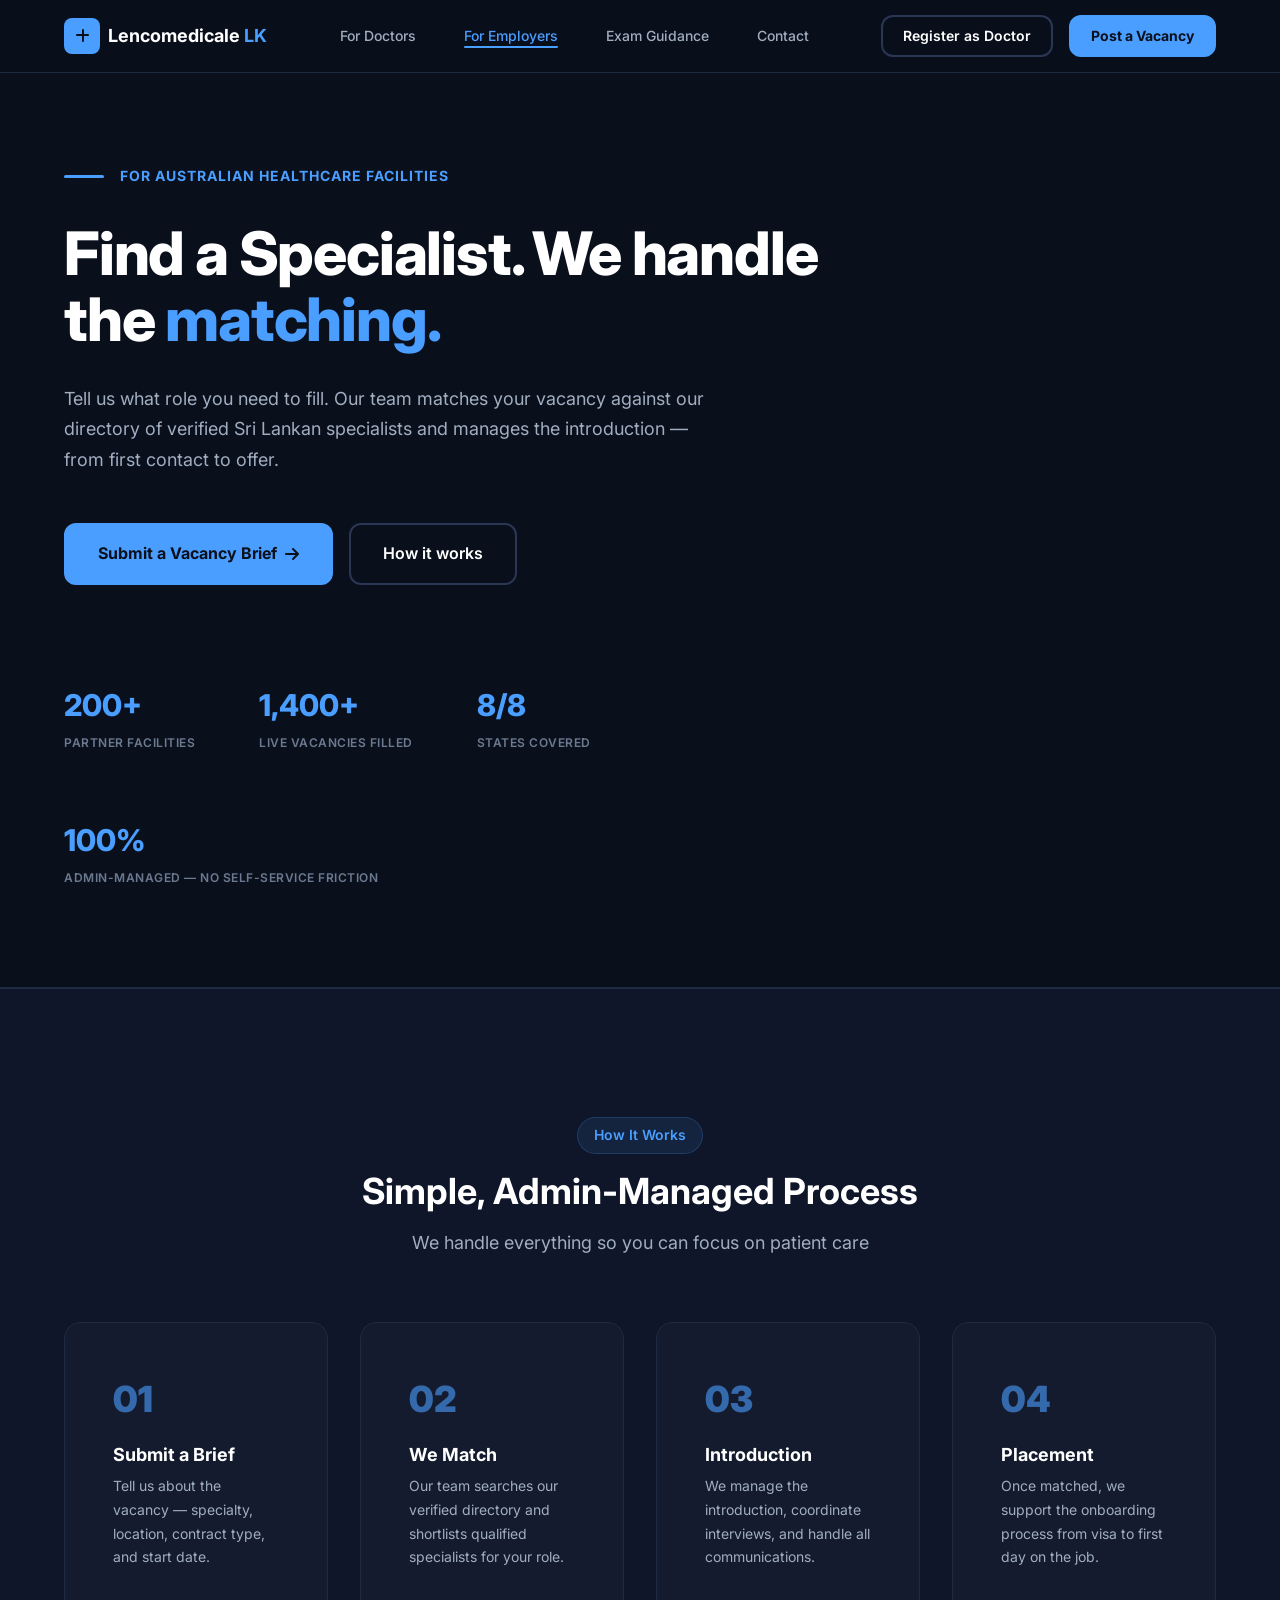
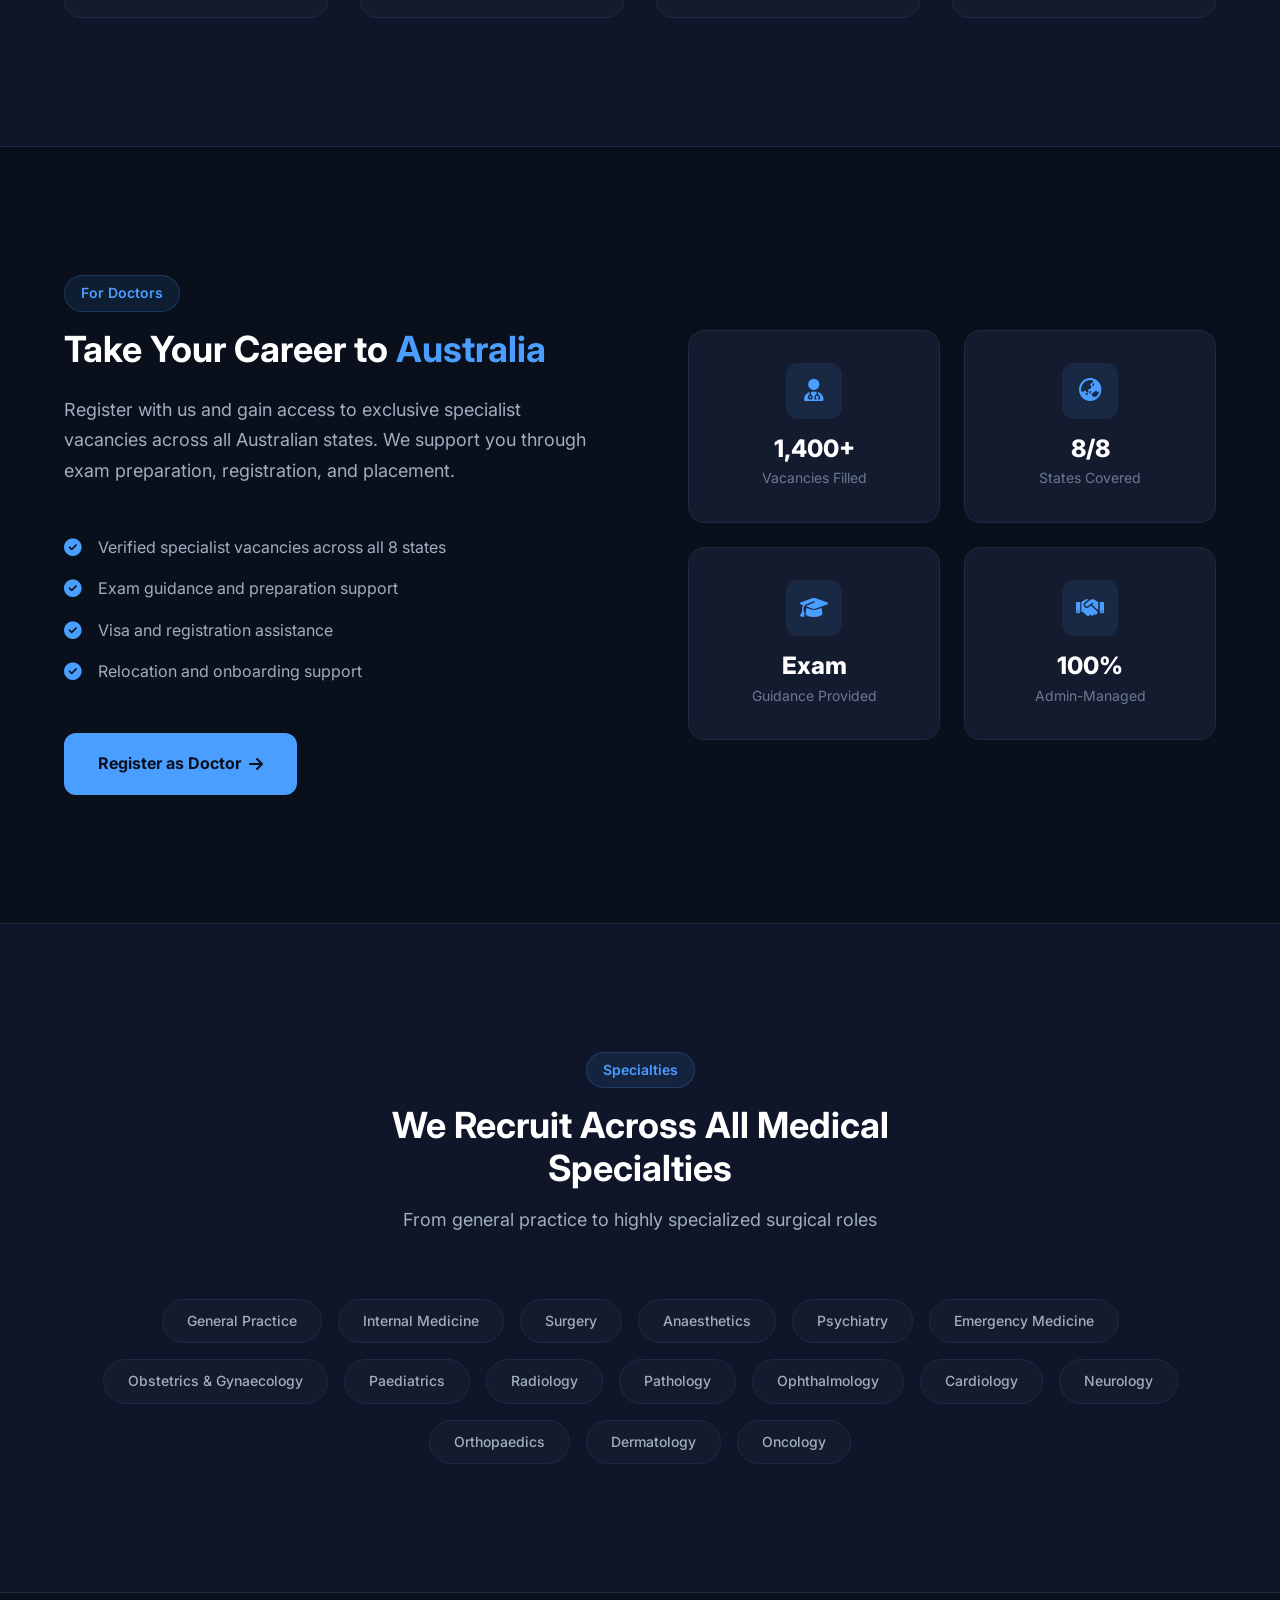
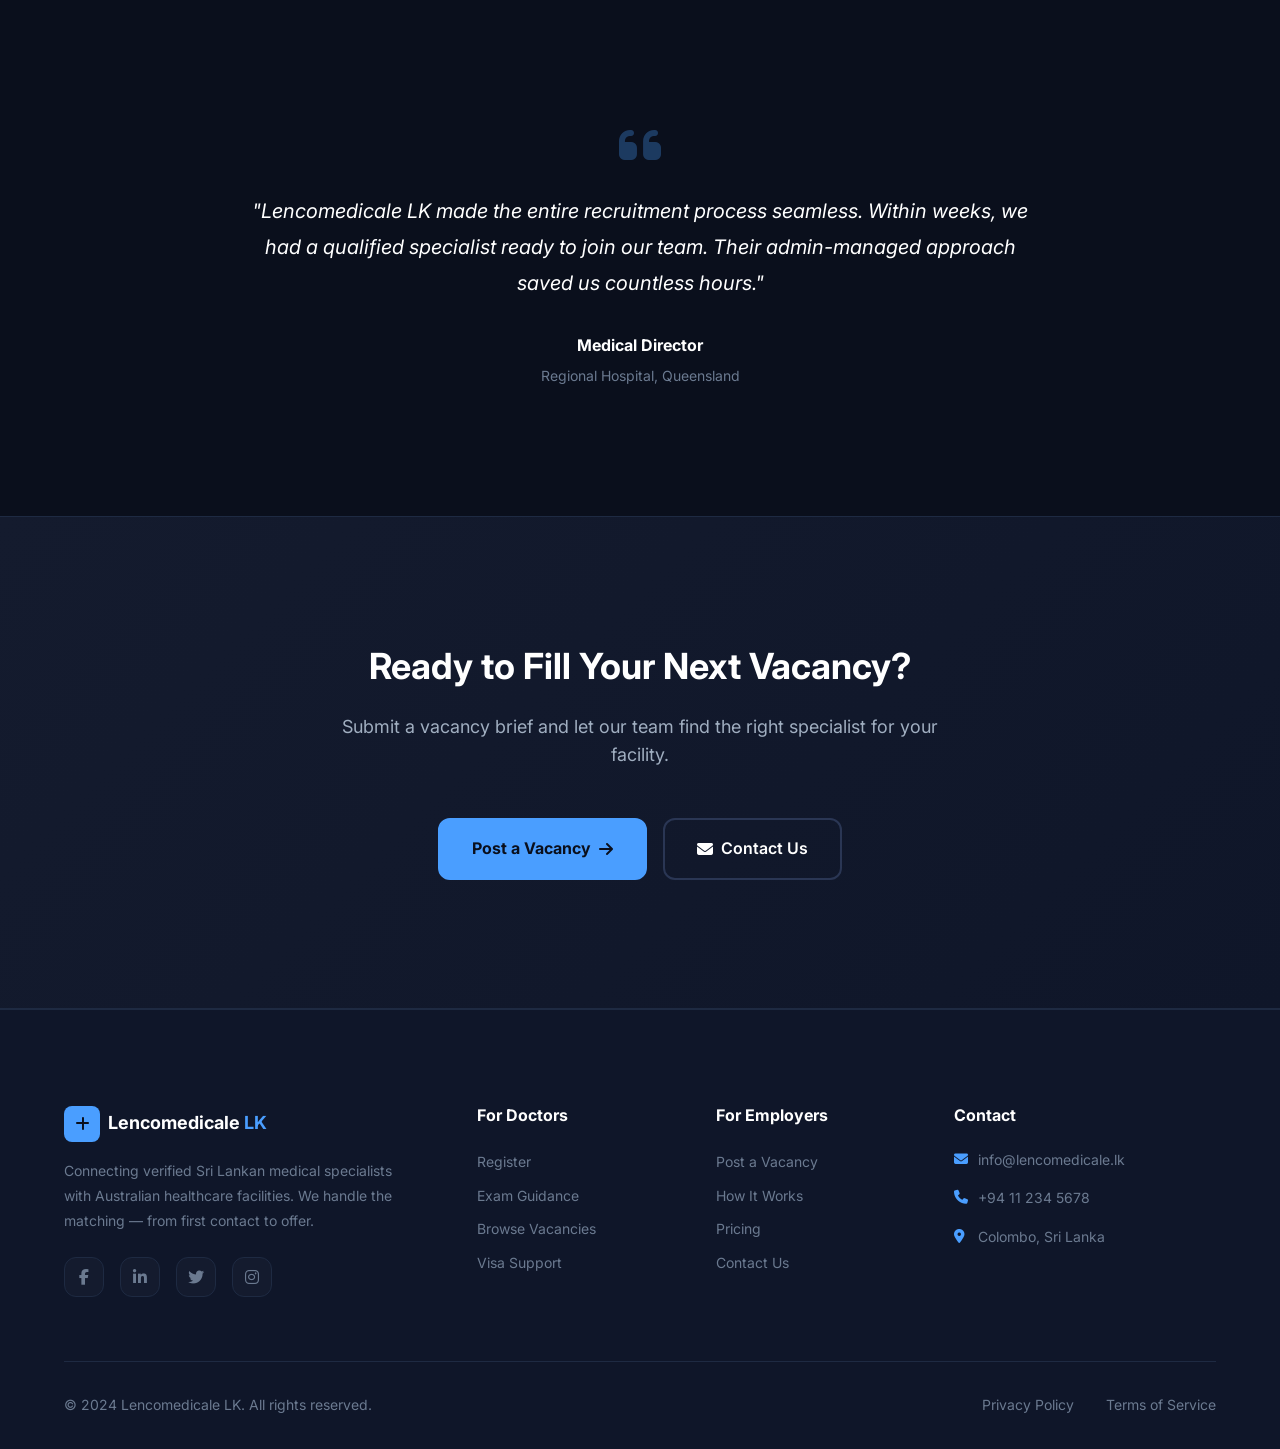
==== commit ffe313ec: "Redesign: Dark theme with blue accent, match actual business - Complete redesign to match specialist" ====
--- a/index.html
+++ b/index.html
@@ -3,12 +3,12 @@
 <head>
     <meta charset="UTF-8">
     <meta name="viewport" content="width=device-width, initial-scale=1.0">
-    <title>Lencomedicale LK - Quality Medical Solutions in Sri Lanka</title>
-    <meta name="description" content="Lencomedicale LK - Your trusted partner for quality medical equipment, pharmaceutical supplies, and healthcare solutions in Sri Lanka.">
+    <title>Lencomedicale LK - Find Medical Specialists for Australian Healthcare Facilities</title>
+    <meta name="description" content="Lencomedicale LK connects verified Sri Lankan medical specialists with Australian healthcare facilities. We handle the matching from first contact to offer.">
     <link rel="stylesheet" href="css/styles.css">
     <link rel="preconnect" href="https://fonts.googleapis.com">
     <link rel="preconnect" href="https://fonts.gstatic.com" crossorigin>
-    <link href="https://fonts.googleapis.com/css2?family=Inter:wght@300;400;500;600;700;800&display=swap" rel="stylesheet">
+    <link href="https://fonts.googleapis.com/css2?family=Inter:wght@300;400;500;600;700;800;900&display=swap" rel="stylesheet">
     <link rel="stylesheet" href="https://cdnjs.cloudflare.com/ajax/libs/font-awesome/6.5.0/css/all.min.css">
 </head>
 <body>
@@ -18,18 +18,20 @@
             <nav class="nav">
                 <a href="index.html" class="logo">
                     <div class="logo-icon">
-                        <i class="fas fa-heartbeat"></i>
+                        <i class="fas fa-plus"></i>
                     </div>
                     <span class="logo-text">Lencomedicale <span class="logo-accent">LK</span></span>
                 </a>
                 <ul class="nav-links" id="navLinks">
-                    <li><a href="index.html" class="active">Home</a></li>
-                    <li><a href="pages/about.html">About</a></li>
-                    <li><a href="pages/services.html">Services</a></li>
-                    <li><a href="pages/products.html">Products</a></li>
+                    <li><a href="pages/doctors.html">For Doctors</a></li>
+                    <li><a href="pages/employers.html" class="active">For Employers</a></li>
+                    <li><a href="pages/exam-guidance.html">Exam Guidance</a></li>
                     <li><a href="pages/contact.html">Contact</a></li>
                 </ul>
-                <a href="pages/contact.html" class="btn btn-primary nav-cta">Get in Touch</a>
+                <div class="nav-actions">
+                    <a href="pages/doctors.html" class="btn btn-secondary">Register as Doctor</a>
+                    <a href="pages/employers.html" class="btn btn-primary">Post a Vacancy</a>
+                </div>
                 <button class="mobile-toggle" id="mobileToggle" aria-label="Toggle menu">
                     <span></span>
                     <span></span>
@@ -39,242 +41,188 @@
         </div>
     </header>
 
-    <!-- Hero Section -->
+    <!-- Hero Section - For Employers -->
     <section class="hero">
-        <div class="hero-bg">
-            <div class="hero-shape hero-shape-1"></div>
-            <div class="hero-shape hero-shape-2"></div>
-            <div class="hero-shape hero-shape-3"></div>
-        </div>
         <div class="container">
             <div class="hero-content">
                 <div class="hero-text">
-                    <span class="hero-badge">
-                        <i class="fas fa-shield-alt"></i>
-                        Trusted Healthcare Partner
+                    <span class="hero-label">
+                        <span class="hero-label-line"></span>
+                        FOR AUSTRALIAN HEALTHCARE FACILITIES
                     </span>
-                    <h1>Quality Medical Solutions for <span class="text-gradient">Sri Lanka</span></h1>
-                    <p class="hero-description">We provide world-class medical equipment, pharmaceutical products, and healthcare solutions to hospitals, clinics, and healthcare providers across Sri Lanka.</p>
+                    <h1>Find a Specialist. We handle the <span class="text-accent">matching.</span></h1>
+                    <p class="hero-description">Tell us what role you need to fill. Our team matches your vacancy against our directory of verified Sri Lankan specialists and manages the introduction — from first contact to offer.</p>
                     <div class="hero-actions">
-                        <a href="pages/services.html" class="btn btn-primary btn-lg">
-                            Our Services
+                        <a href="pages/employers.html" class="btn btn-primary btn-lg">
+                            Submit a Vacancy Brief
                             <i class="fas fa-arrow-right"></i>
                         </a>
-                        <a href="pages/about.html" class="btn btn-outline btn-lg">
-                            Learn More
+                        <a href="#how-it-works" class="btn btn-outline btn-lg">
+                            How it works
                         </a>
                     </div>
                     <div class="hero-stats">
                         <div class="stat">
-                            <span class="stat-number">500+</span>
-                            <span class="stat-label">Products</span>
+                            <span class="stat-number">200+</span>
+                            <span class="stat-label">PARTNER FACILITIES</span>
                         </div>
                         <div class="stat">
-                            <span class="stat-number">200+</span>
-                            <span class="stat-label">Clients</span>
+                            <span class="stat-number">1,400+</span>
+                            <span class="stat-label">LIVE VACANCIES FILLED</span>
                         </div>
                         <div class="stat">
-                            <span class="stat-number">15+</span>
-                            <span class="stat-label">Years</span>
-                        </div>
-                    </div>
-                </div>
-                <div class="hero-visual">
-                    <div class="hero-card">
-                        <div class="hero-card-icon">
-                            <i class="fas fa-hospital"></i>
-                        </div>
-                        <h3>Hospital Solutions</h3>
-                        <p>Complete medical infrastructure</p>
-                    </div>
-                    <div class="hero-card">
-                        <div class="hero-card-icon">
-                            <i class="fas fa-microscope"></i>
-                        </div>
-                        <h3>Lab Equipment</h3>
-                        <p>Advanced diagnostic tools</p>
-                    </div>
-                    <div class="hero-card">
-                        <div class="hero-card-icon">
-                            <i class="fas fa-pills"></i>
-                        </div>
-                        <h3>Pharmaceuticals</h3>
-                        <p>Quality assured medicines</p>
-                    </div>
-                    <div class="hero-card">
-                        <div class="hero-card-icon">
-                            <i class="fas fa-stethoscope"></i>
-                        </div>
-                        <h3>Medical Devices</h3>
-                        <p>Cutting-edge technology</p>
-                    </div>
-                </div>
-            </div>
-        </div>
-    </section>
-
-    <!-- Services Overview -->
-    <section class="section services-section">
+                            <span class="stat-number">8/8</span>
+                            <span class="stat-label">STATES COVERED</span>
+                        </div>
+                        <div class="stat">
+                            <span class="stat-number">100%</span>
+                            <span class="stat-label">ADMIN-MANAGED — NO SELF-SERVICE FRICTION</span>
+                        </div>
+                    </div>
+                </div>
+            </div>
+        </div>
+    </section>
+
+    <!-- How It Works -->
+    <section class="section how-section" id="how-it-works">
         <div class="container">
             <div class="section-header">
-                <span class="section-badge">What We Do</span>
-                <h2>Our Core Services</h2>
-                <p>Comprehensive healthcare solutions tailored for Sri Lankan medical institutions</p>
-            </div>
-            <div class="services-grid">
-                <div class="service-card">
-                    <div class="service-icon">
-                        <i class="fas fa-truck-medical"></i>
-                    </div>
-                    <h3>Medical Equipment Supply</h3>
-                    <p>We supply state-of-the-art medical equipment from leading global manufacturers to hospitals and clinics across Sri Lanka.</p>
-                    <a href="pages/services.html" class="service-link">
-                        Learn more <i class="fas fa-arrow-right"></i>
+                <span class="section-badge">How It Works</span>
+                <h2>Simple, Admin-Managed Process</h2>
+                <p>We handle everything so you can focus on patient care</p>
+            </div>
+            <div class="steps-grid">
+                <div class="step-card">
+                    <div class="step-number">01</div>
+                    <h3>Submit a Brief</h3>
+                    <p>Tell us about the vacancy — specialty, location, contract type, and start date.</p>
+                </div>
+                <div class="step-card">
+                    <div class="step-number">02</div>
+                    <h3>We Match</h3>
+                    <p>Our team searches our verified directory and shortlists qualified specialists for your role.</p>
+                </div>
+                <div class="step-card">
+                    <div class="step-number">03</div>
+                    <h3>Introduction</h3>
+                    <p>We manage the introduction, coordinate interviews, and handle all communications.</p>
+                </div>
+                <div class="step-card">
+                    <div class="step-number">04</div>
+                    <h3>Placement</h3>
+                    <p>Once matched, we support the onboarding process from visa to first day on the job.</p>
+                </div>
+            </div>
+        </div>
+    </section>
+
+    <!-- For Doctors Section -->
+    <section class="section doctors-section">
+        <div class="container">
+            <div class="split-content">
+                <div class="split-text">
+                    <span class="section-badge">For Doctors</span>
+                    <h2>Take Your Career to <span class="text-accent">Australia</span></h2>
+                    <p>Register with us and gain access to exclusive specialist vacancies across all Australian states. We support you through exam preparation, registration, and placement.</p>
+                    <ul class="feature-list">
+                        <li>
+                            <i class="fas fa-check-circle"></i>
+                            <span>Verified specialist vacancies across all 8 states</span>
+                        </li>
+                        <li>
+                            <i class="fas fa-check-circle"></i>
+                            <span>Exam guidance and preparation support</span>
+                        </li>
+                        <li>
+                            <i class="fas fa-check-circle"></i>
+                            <span>Visa and registration assistance</span>
+                        </li>
+                        <li>
+                            <i class="fas fa-check-circle"></i>
+                            <span>Relocation and onboarding support</span>
+                        </li>
+                    </ul>
+                    <a href="pages/doctors.html" class="btn btn-primary btn-lg">
+                        Register as Doctor <i class="fas fa-arrow-right"></i>
                     </a>
                 </div>
-                <div class="service-card">
-                    <div class="service-icon">
-                        <i class="fas fa-flask"></i>
-                    </div>
-                    <h3>Laboratory Solutions</h3>
-                    <p>Complete laboratory setup and maintenance services including diagnostic equipment, reagents, and consumables.</p>
-                    <a href="pages/services.html" class="service-link">
-                        Learn more <i class="fas fa-arrow-right"></i>
-                    </a>
-                </div>
-                <div class="service-card">
-                    <div class="service-icon">
-                        <i class="fas fa-capsules"></i>
-                    </div>
-                    <h3>Pharmaceutical Distribution</h3>
-                    <p>Reliable distribution of quality pharmaceutical products meeting international standards and regulatory requirements.</p>
-                    <a href="pages/services.html" class="service-link">
-                        Learn more <i class="fas fa-arrow-right"></i>
-                    </a>
-                </div>
-                <div class="service-card">
-                    <div class="service-icon">
-                        <i class="fas fa-tools"></i>
-                    </div>
-                    <h3>Maintenance & Support</h3>
-                    <p>Comprehensive after-sales service including equipment maintenance, calibration, and technical support.</p>
-                    <a href="pages/services.html" class="service-link">
-                        Learn more <i class="fas fa-arrow-right"></i>
-                    </a>
-                </div>
-                <div class="service-card">
-                    <div class="service-icon">
-                        <i class="fas fa-graduation-cap"></i>
-                    </div>
-                    <h3>Training & Education</h3>
-                    <p>Professional training programs for healthcare staff on equipment operation, safety protocols, and best practices.</p>
-                    <a href="pages/services.html" class="service-link">
-                        Learn more <i class="fas fa-arrow-right"></i>
-                    </a>
-                </div>
-                <div class="service-card">
-                    <div class="service-icon">
-                        <i class="fas fa-handshake"></i>
-                    </div>
-                    <h3>Consulting Services</h3>
-                    <p>Expert consulting on healthcare infrastructure planning, procurement strategies, and compliance requirements.</p>
-                    <a href="pages/services.html" class="service-link">
-                        Learn more <i class="fas fa-arrow-right"></i>
-                    </a>
-                </div>
-            </div>
-        </div>
-    </section>
-
-    <!-- Why Choose Us -->
-    <section class="section why-section">
-        <div class="container">
-            <div class="why-grid">
-                <div class="why-content">
-                    <span class="section-badge">Why Lencomedicale LK</span>
-                    <h2>Your Trusted Healthcare Partner in Sri Lanka</h2>
-                    <p>With over 15 years of experience in the medical industry, we have built strong relationships with healthcare providers and global manufacturers to deliver the best solutions.</p>
-                    <ul class="why-list">
-                        <li>
-                            <i class="fas fa-check-circle"></i>
-                            <div>
-                                <strong>ISO Certified Quality</strong>
-                                <p>All products meet international quality standards</p>
-                            </div>
-                        </li>
-                        <li>
-                            <i class="fas fa-check-circle"></i>
-                            <div>
-                                <strong>24/7 Technical Support</strong>
-                                <p>Round-the-clock assistance for critical equipment</p>
-                            </div>
-                        </li>
-                        <li>
-                            <i class="fas fa-check-circle"></i>
-                            <div>
-                                <strong>Island-wide Coverage</strong>
-                                <p>Serving healthcare institutions across all districts</p>
-                            </div>
-                        </li>
-                        <li>
-                            <i class="fas fa-check-circle"></i>
-                            <div>
-                                <strong>NMRA Compliance</strong>
-                                <p>Fully compliant with National Medicines Regulatory Authority</p>
-                            </div>
-                        </li>
-                    </ul>
-                </div>
-                <div class="why-visual">
-                    <div class="why-card why-card-1">
-                        <div class="why-card-number">15+</div>
-                        <div class="why-card-text">Years of Excellence</div>
-                    </div>
-                    <div class="why-card why-card-2">
-                        <div class="why-card-number">200+</div>
-                        <div class="why-card-text">Healthcare Partners</div>
-                    </div>
-                    <div class="why-card why-card-3">
-                        <div class="why-card-number">50+</div>
-                        <div class="why-card-text">Global Brands</div>
-                    </div>
-                </div>
-            </div>
-        </div>
-    </section>
-
-    <!-- Partners / Brands -->
-    <section class="section partners-section">
+                <div class="split-visual">
+                    <div class="visual-card">
+                        <div class="visual-card-icon">
+                            <i class="fas fa-user-md"></i>
+                        </div>
+                        <h4>1,400+</h4>
+                        <p>Vacancies Filled</p>
+                    </div>
+                    <div class="visual-card">
+                        <div class="visual-card-icon">
+                            <i class="fas fa-globe-asia"></i>
+                        </div>
+                        <h4>8/8</h4>
+                        <p>States Covered</p>
+                    </div>
+                    <div class="visual-card">
+                        <div class="visual-card-icon">
+                            <i class="fas fa-graduation-cap"></i>
+                        </div>
+                        <h4>Exam</h4>
+                        <p>Guidance Provided</p>
+                    </div>
+                    <div class="visual-card">
+                        <div class="visual-card-icon">
+                            <i class="fas fa-handshake"></i>
+                        </div>
+                        <h4>100%</h4>
+                        <p>Admin-Managed</p>
+                    </div>
+                </div>
+            </div>
+        </div>
+    </section>
+
+    <!-- Specialties -->
+    <section class="section specialties-section">
         <div class="container">
             <div class="section-header">
-                <span class="section-badge">Our Partners</span>
-                <h2>Trusted by Leading Healthcare Institutions</h2>
-                <p>We work with world-renowned manufacturers and serve top healthcare providers in Sri Lanka</p>
-            </div>
-            <div class="partners-grid">
-                <div class="partner-card">
-                    <i class="fas fa-hospital"></i>
-                    <span>Government Hospitals</span>
-                </div>
-                <div class="partner-card">
-                    <i class="fas fa-clinic-medical"></i>
-                    <span>Private Clinics</span>
-                </div>
-                <div class="partner-card">
-                    <i class="fas fa-vials"></i>
-                    <span>Diagnostic Labs</span>
-                </div>
-                <div class="partner-card">
-                    <i class="fas fa-university"></i>
-                    <span>Medical Universities</span>
-                </div>
-                <div class="partner-card">
-                    <i class="fas fa-prescription-bottle-alt"></i>
-                    <span>Pharmacies</span>
-                </div>
-                <div class="partner-card">
-                    <i class="fas fa-briefcase-medical"></i>
-                    <span>Medical Centers</span>
+                <span class="section-badge">Specialties</span>
+                <h2>We Recruit Across All Medical Specialties</h2>
+                <p>From general practice to highly specialized surgical roles</p>
+            </div>
+            <div class="specialties-grid">
+                <div class="specialty-tag">General Practice</div>
+                <div class="specialty-tag">Internal Medicine</div>
+                <div class="specialty-tag">Surgery</div>
+                <div class="specialty-tag">Anaesthetics</div>
+                <div class="specialty-tag">Psychiatry</div>
+                <div class="specialty-tag">Emergency Medicine</div>
+                <div class="specialty-tag">Obstetrics & Gynaecology</div>
+                <div class="specialty-tag">Paediatrics</div>
+                <div class="specialty-tag">Radiology</div>
+                <div class="specialty-tag">Pathology</div>
+                <div class="specialty-tag">Ophthalmology</div>
+                <div class="specialty-tag">Cardiology</div>
+                <div class="specialty-tag">Neurology</div>
+                <div class="specialty-tag">Orthopaedics</div>
+                <div class="specialty-tag">Dermatology</div>
+                <div class="specialty-tag">Oncology</div>
+            </div>
+        </div>
+    </section>
+
+    <!-- Testimonial / Trust -->
+    <section class="section trust-section">
+        <div class="container">
+            <div class="trust-content">
+                <div class="trust-quote">
+                    <i class="fas fa-quote-left"></i>
+                    <blockquote>
+                        "Lencomedicale LK made the entire recruitment process seamless. Within weeks, we had a qualified specialist ready to join our team. Their admin-managed approach saved us countless hours."
+                    </blockquote>
+                    <div class="trust-author">
+                        <strong>Medical Director</strong>
+                        <span>Regional Hospital, Queensland</span>
+                    </div>
                 </div>
             </div>
         </div>
@@ -284,16 +232,16 @@
     <section class="section cta-section">
         <div class="container">
             <div class="cta-content">
-                <h2>Ready to Elevate Your Healthcare Facility?</h2>
-                <p>Contact us today to discuss your medical equipment needs and discover how we can help transform your healthcare delivery.</p>
+                <h2>Ready to Fill Your Next Vacancy?</h2>
+                <p>Submit a vacancy brief and let our team find the right specialist for your facility.</p>
                 <div class="cta-actions">
-                    <a href="pages/contact.html" class="btn btn-white btn-lg">
-                        Contact Us
+                    <a href="pages/employers.html" class="btn btn-primary btn-lg">
+                        Post a Vacancy
                         <i class="fas fa-arrow-right"></i>
                     </a>
-                    <a href="tel:+94112345678" class="btn btn-outline-white btn-lg">
-                        <i class="fas fa-phone"></i>
-                        +94 11 234 5678
+                    <a href="pages/contact.html" class="btn btn-outline btn-lg">
+                        <i class="fas fa-envelope"></i>
+                        Contact Us
                     </a>
                 </div>
             </div>
@@ -307,11 +255,11 @@
                 <div class="footer-brand">
                     <a href="index.html" class="logo">
                         <div class="logo-icon">
-                            <i class="fas fa-heartbeat"></i>
+                            <i class="fas fa-plus"></i>
                         </div>
                         <span class="logo-text">Lencomedicale <span class="logo-accent">LK</span></span>
                     </a>
-                    <p>Your trusted partner for quality medical equipment and healthcare solutions in Sri Lanka. Committed to improving healthcare delivery across the nation.</p>
+                    <p>Connecting verified Sri Lankan medical specialists with Australian healthcare facilities. We handle the matching — from first contact to offer.</p>
                     <div class="footer-social">
                         <a href="#" aria-label="Facebook"><i class="fab fa-facebook-f"></i></a>
                         <a href="#" aria-label="LinkedIn"><i class="fab fa-linkedin-in"></i></a>
@@ -320,43 +268,37 @@
                     </div>
                 </div>
                 <div class="footer-links">
-                    <h4>Quick Links</h4>
+                    <h4>For Doctors</h4>
                     <ul>
-                        <li><a href="index.html">Home</a></li>
-                        <li><a href="pages/about.html">About Us</a></li>
-                        <li><a href="pages/services.html">Services</a></li>
-                        <li><a href="pages/products.html">Products</a></li>
-                        <li><a href="pages/contact.html">Contact</a></li>
+                        <li><a href="pages/doctors.html">Register</a></li>
+                        <li><a href="pages/exam-guidance.html">Exam Guidance</a></li>
+                        <li><a href="pages/doctors.html">Browse Vacancies</a></li>
+                        <li><a href="pages/doctors.html">Visa Support</a></li>
                     </ul>
                 </div>
                 <div class="footer-links">
-                    <h4>Services</h4>
+                    <h4>For Employers</h4>
                     <ul>
-                        <li><a href="pages/services.html">Medical Equipment</a></li>
-                        <li><a href="pages/services.html">Lab Solutions</a></li>
-                        <li><a href="pages/services.html">Pharmaceuticals</a></li>
-                        <li><a href="pages/services.html">Maintenance</a></li>
-                        <li><a href="pages/services.html">Training</a></li>
+                        <li><a href="pages/employers.html">Post a Vacancy</a></li>
+                        <li><a href="pages/employers.html">How It Works</a></li>
+                        <li><a href="pages/employers.html">Pricing</a></li>
+                        <li><a href="pages/contact.html">Contact Us</a></li>
                     </ul>
                 </div>
                 <div class="footer-contact">
-                    <h4>Contact Info</h4>
+                    <h4>Contact</h4>
                     <ul>
                         <li>
-                            <i class="fas fa-map-marker-alt"></i>
-                            <span>No. 123, Hospital Road,<br>Colombo 07, Sri Lanka</span>
+                            <i class="fas fa-envelope"></i>
+                            <span>info@lencomedicale.lk</span>
                         </li>
                         <li>
                             <i class="fas fa-phone"></i>
                             <span>+94 11 234 5678</span>
                         </li>
                         <li>
-                            <i class="fas fa-envelope"></i>
-                            <span>info@lencomedicale.lk</span>
-                        </li>
-                        <li>
-                            <i class="fas fa-clock"></i>
-                            <span>Mon - Fri: 8:30 AM - 5:30 PM</span>
+                            <i class="fas fa-map-marker-alt"></i>
+                            <span>Colombo, Sri Lanka</span>
                         </li>
                     </ul>
                 </div>
--- a/css/styles.css
+++ b/css/styles.css
@@ -1,35 +1,27 @@
 /* ===== CSS Variables / Design Tokens ===== */
 :root {
-    /* Blue Color Palette */
-    --blue-50: #eff6ff;
-    --blue-100: #dbeafe;
-    --blue-200: #bfdbfe;
-    --blue-300: #93c5fd;
-    --blue-400: #60a5fa;
-    --blue-500: #3b82f6;
-    --blue-600: #2563eb;
-    --blue-700: #1d4ed8;
-    --blue-800: #1e40af;
-    --blue-900: #1e3a8a;
-    --blue-950: #172554;
-
-    /* Primary Colors */
-    --primary: #2563eb;
-    --primary-light: #3b82f6;
-    --primary-dark: #1d4ed8;
-    --primary-darker: #1e40af;
-
-    /* Neutral Colors */
-    --gray-50: #f8fafc;
-    --gray-100: #f1f5f9;
-    --gray-200: #e2e8f0;
-    --gray-300: #cbd5e1;
-    --gray-400: #94a3b8;
-    --gray-500: #64748b;
-    --gray-600: #475569;
-    --gray-700: #334155;
-    --gray-800: #1e293b;
-    --gray-900: #0f172a;
+    /* Blue Accent Color Palette */
+    --accent: #4A9EFF;
+    --accent-light: #6BB3FF;
+    --accent-dark: #2B7FE0;
+    --accent-glow: rgba(74, 158, 255, 0.3);
+
+    /* Dark Theme Colors */
+    --bg-primary: #0A0F1C;
+    --bg-secondary: #0F1629;
+    --bg-card: #141B2E;
+    --bg-card-hover: #1A2340;
+    --bg-elevated: #1E2742;
+
+    /* Text Colors */
+    --text-primary: #FFFFFF;
+    --text-secondary: #A0AEC0;
+    --text-muted: #6B7A90;
+    --text-accent: var(--accent);
+
+    /* Border Colors */
+    --border-color: #1E2A42;
+    --border-light: #2A3654;
 
     /* Functional Colors */
     --success: #10b981;
@@ -48,6 +40,7 @@
     --font-size-4xl: 2.25rem;
     --font-size-5xl: 3rem;
     --font-size-6xl: 3.75rem;
+    --font-size-7xl: 4.5rem;
 
     /* Spacing */
     --spacing-xs: 0.25rem;
@@ -58,6 +51,7 @@
     --spacing-2xl: 3rem;
     --spacing-3xl: 4rem;
     --spacing-4xl: 6rem;
+    --spacing-5xl: 8rem;
 
     /* Border Radius */
     --radius-sm: 0.375rem;
@@ -68,11 +62,11 @@
     --radius-full: 9999px;
 
     /* Shadows */
-    --shadow-sm: 0 1px 2px 0 rgba(0, 0, 0, 0.05);
-    --shadow-md: 0 4px 6px -1px rgba(0, 0, 0, 0.1), 0 2px 4px -2px rgba(0, 0, 0, 0.1);
-    --shadow-lg: 0 10px 15px -3px rgba(0, 0, 0, 0.1), 0 4px 6px -4px rgba(0, 0, 0, 0.1);
-    --shadow-xl: 0 20px 25px -5px rgba(0, 0, 0, 0.1), 0 8px 10px -6px rgba(0, 0, 0, 0.1);
-    --shadow-2xl: 0 25px 50px -12px rgba(0, 0, 0, 0.25);
+    --shadow-sm: 0 1px 2px 0 rgba(0, 0, 0, 0.3);
+    --shadow-md: 0 4px 6px -1px rgba(0, 0, 0, 0.4), 0 2px 4px -2px rgba(0, 0, 0, 0.3);
+    --shadow-lg: 0 10px 15px -3px rgba(0, 0, 0, 0.4), 0 4px 6px -4px rgba(0, 0, 0, 0.3);
+    --shadow-xl: 0 20px 25px -5px rgba(0, 0, 0, 0.5), 0 8px 10px -6px rgba(0, 0, 0, 0.4);
+    --shadow-glow: 0 0 20px var(--accent-glow);
 
     /* Transitions */
     --transition-fast: 150ms ease;
@@ -99,8 +93,8 @@
     font-family: var(--font-family);
     font-size: var(--font-size-base);
     line-height: 1.6;
-    color: var(--gray-800);
-    background-color: #ffffff;
+    color: var(--text-secondary);
+    background-color: var(--bg-primary);
     overflow-x: hidden;
 }
 
@@ -131,18 +125,15 @@
 h1, h2, h3, h4, h5, h6 {
     font-weight: 700;
     line-height: 1.2;
-    color: var(--gray-900);
-}
-
-h1 { font-size: var(--font-size-5xl); }
+    color: var(--text-primary);
+}
+
+h1 { font-size: var(--font-size-6xl); }
 h2 { font-size: var(--font-size-4xl); }
 h3 { font-size: var(--font-size-xl); }
 
-.text-gradient {
-    background: linear-gradient(135deg, var(--blue-600), var(--blue-400));
-    -webkit-background-clip: text;
-    -webkit-text-fill-color: transparent;
-    background-clip: text;
+.text-accent {
+    color: var(--accent);
 }
 
 /* ===== Buttons ===== */
@@ -158,6 +149,7 @@
     cursor: pointer;
     transition: all var(--transition-base);
     white-space: nowrap;
+    font-family: var(--font-family);
 }
 
 .btn-lg {
@@ -166,51 +158,42 @@
 }
 
 .btn-primary {
-    background: var(--primary);
-    color: #ffffff;
-    border-color: var(--primary);
+    background: var(--accent);
+    color: var(--bg-primary);
+    border-color: var(--accent);
+    font-weight: 700;
 }
 
 .btn-primary:hover {
-    background: var(--primary-dark);
-    border-color: var(--primary-dark);
+    background: var(--accent-light);
+    border-color: var(--accent-light);
     transform: translateY(-2px);
-    box-shadow: var(--shadow-lg);
+    box-shadow: var(--shadow-glow);
+}
+
+.btn-secondary {
+    background: transparent;
+    color: var(--text-primary);
+    border-color: var(--border-light);
+}
+
+.btn-secondary:hover {
+    border-color: var(--accent);
+    color: var(--accent);
+    transform: translateY(-2px);
 }
 
 .btn-outline {
     background: transparent;
-    color: var(--primary);
-    border-color: var(--blue-200);
+    color: var(--text-primary);
+    border-color: var(--border-light);
 }
 
 .btn-outline:hover {
-    background: var(--blue-50);
-    border-color: var(--primary);
+    background: var(--bg-card);
+    border-color: var(--accent);
+    color: var(--accent);
     transform: translateY(-2px);
-}
-
-.btn-white {
-    background: #ffffff;
-    color: var(--primary);
-    border-color: #ffffff;
-}
-
-.btn-white:hover {
-    background: var(--blue-50);
-    transform: translateY(-2px);
-    box-shadow: var(--shadow-lg);
-}
-
-.btn-outline-white {
-    background: transparent;
-    color: #ffffff;
-    border-color: rgba(255, 255, 255, 0.4);
-}
-
-.btn-outline-white:hover {
-    background: rgba(255, 255, 255, 0.1);
-    border-color: #ffffff;
 }
 
 /* ===== Header ===== */
@@ -220,9 +203,9 @@
     left: 0;
     right: 0;
     z-index: 1000;
-    background: rgba(255, 255, 255, 0.95);
+    background: rgba(10, 15, 28, 0.95);
     backdrop-filter: blur(20px);
-    border-bottom: 1px solid var(--gray-100);
+    border-bottom: 1px solid var(--border-color);
     transition: all var(--transition-base);
 }
 
@@ -244,44 +227,45 @@
 }
 
 .logo-icon {
-    width: 40px;
-    height: 40px;
-    background: linear-gradient(135deg, var(--blue-600), var(--blue-400));
-    border-radius: var(--radius-lg);
+    width: 36px;
+    height: 36px;
+    background: var(--accent);
+    border-radius: var(--radius-md);
     display: flex;
     align-items: center;
     justify-content: center;
-    color: #ffffff;
-    font-size: 1.1rem;
+    color: var(--bg-primary);
+    font-size: 1rem;
+    font-weight: 700;
 }
 
 .logo-text {
     font-size: var(--font-size-lg);
     font-weight: 700;
-    color: var(--gray-900);
+    color: var(--text-primary);
 }
 
 .logo-accent {
-    color: var(--primary);
+    color: var(--accent);
 }
 
 .nav-links {
     display: flex;
     align-items: center;
-    gap: var(--spacing-xl);
+    gap: var(--spacing-2xl);
 }
 
 .nav-links a {
     font-size: var(--font-size-sm);
     font-weight: 500;
-    color: var(--gray-600);
+    color: var(--text-secondary);
     transition: color var(--transition-fast);
     position: relative;
 }
 
 .nav-links a:hover,
 .nav-links a.active {
-    color: var(--primary);
+    color: var(--accent);
 }
 
 .nav-links a.active::after {
@@ -291,12 +275,19 @@
     left: 0;
     right: 0;
     height: 2px;
-    background: var(--primary);
+    background: var(--accent);
     border-radius: var(--radius-full);
 }
 
-.nav-cta {
+.nav-actions {
+    display: flex;
+    align-items: center;
+    gap: var(--spacing-md);
+}
+
+.nav-actions .btn {
     padding: 0.5rem 1.25rem;
+    font-size: var(--font-size-sm);
 }
 
 .mobile-toggle {
@@ -312,7 +303,7 @@
 .mobile-toggle span {
     width: 24px;
     height: 2px;
-    background: var(--gray-800);
+    background: var(--text-primary);
     border-radius: var(--radius-full);
     transition: all var(--transition-base);
 }
@@ -322,159 +313,84 @@
     padding: 160px 0 100px;
     position: relative;
     overflow: hidden;
-    background: linear-gradient(180deg, var(--blue-50) 0%, #ffffff 100%);
-}
-
-.hero-bg {
-    position: absolute;
-    inset: 0;
-    pointer-events: none;
-}
-
-.hero-shape {
-    position: absolute;
-    border-radius: 50%;
-    opacity: 0.5;
-}
-
-.hero-shape-1 {
-    width: 600px;
-    height: 600px;
-    background: radial-gradient(circle, var(--blue-100) 0%, transparent 70%);
-    top: -200px;
-    right: -100px;
-}
-
-.hero-shape-2 {
-    width: 400px;
-    height: 400px;
-    background: radial-gradient(circle, var(--blue-200) 0%, transparent 70%);
-    bottom: -100px;
-    left: -100px;
-}
-
-.hero-shape-3 {
-    width: 300px;
-    height: 300px;
-    background: radial-gradient(circle, var(--blue-100) 0%, transparent 70%);
-    top: 50%;
-    left: 50%;
-    transform: translate(-50%, -50%);
+    background: var(--bg-primary);
+    border-bottom: 1px solid var(--border-color);
 }
 
 .hero-content {
-    display: grid;
-    grid-template-columns: 1fr 1fr;
-    gap: var(--spacing-4xl);
-    align-items: center;
-}
-
-.hero-badge {
+    max-width: 800px;
+}
+
+.hero-label {
     display: inline-flex;
     align-items: center;
-    gap: var(--spacing-sm);
-    background: var(--blue-100);
-    color: var(--blue-700);
-    padding: 0.5rem 1rem;
+    gap: var(--spacing-md);
+    color: var(--accent);
+    font-size: var(--font-size-sm);
+    font-weight: 700;
+    letter-spacing: 1px;
+    text-transform: uppercase;
+    margin-bottom: var(--spacing-xl);
+}
+
+.hero-label-line {
+    width: 40px;
+    height: 3px;
+    background: var(--accent);
     border-radius: var(--radius-full);
-    font-size: var(--font-size-sm);
-    font-weight: 600;
-    margin-bottom: var(--spacing-lg);
 }
 
 .hero-text h1 {
-    margin-bottom: var(--spacing-lg);
-    font-size: var(--font-size-5xl);
+    margin-bottom: var(--spacing-xl);
+    font-size: var(--font-size-6xl);
+    font-weight: 800;
     letter-spacing: -0.02em;
+    line-height: 1.1;
 }
 
 .hero-description {
     font-size: var(--font-size-lg);
-    color: var(--gray-600);
+    color: var(--text-secondary);
     margin-bottom: var(--spacing-2xl);
-    max-width: 540px;
+    max-width: 640px;
+    line-height: 1.7;
 }
 
 .hero-actions {
     display: flex;
     gap: var(--spacing-md);
-    margin-bottom: var(--spacing-3xl);
+    margin-bottom: var(--spacing-4xl);
 }
 
 .hero-stats {
     display: flex;
     gap: var(--spacing-3xl);
+    flex-wrap: wrap;
 }
 
 .stat {
     display: flex;
     flex-direction: column;
+    gap: 4px;
 }
 
 .stat-number {
     font-size: var(--font-size-3xl);
     font-weight: 800;
-    color: var(--primary);
+    color: var(--accent);
 }
 
 .stat-label {
-    font-size: var(--font-size-sm);
-    color: var(--gray-500);
-    font-weight: 500;
-}
-
-.hero-visual {
-    display: grid;
-    grid-template-columns: 1fr 1fr;
-    gap: var(--spacing-lg);
-}
-
-.hero-card {
-    background: #ffffff;
-    border: 1px solid var(--gray-100);
-    border-radius: var(--radius-xl);
-    padding: var(--spacing-xl);
-    transition: all var(--transition-base);
-    box-shadow: var(--shadow-sm);
-}
-
-.hero-card:hover {
-    transform: translateY(-4px);
-    box-shadow: var(--shadow-xl);
-    border-color: var(--blue-200);
-}
-
-.hero-card:nth-child(2),
-.hero-card:nth-child(4) {
-    margin-top: var(--spacing-xl);
-}
-
-.hero-card-icon {
-    width: 48px;
-    height: 48px;
-    background: linear-gradient(135deg, var(--blue-100), var(--blue-50));
-    border-radius: var(--radius-lg);
-    display: flex;
-    align-items: center;
-    justify-content: center;
-    color: var(--primary);
-    font-size: 1.25rem;
-    margin-bottom: var(--spacing-md);
-}
-
-.hero-card h3 {
-    font-size: var(--font-size-base);
-    margin-bottom: var(--spacing-xs);
-}
-
-.hero-card p {
-    font-size: var(--font-size-sm);
-    color: var(--gray-500);
+    font-size: var(--font-size-xs);
+    color: var(--text-muted);
+    font-weight: 600;
+    letter-spacing: 0.5px;
+    text-transform: uppercase;
 }
 
 /* ===== Sections ===== */
 .section {
-    padding: var(--spacing-4xl) 0;
+    padding: var(--spacing-5xl) 0;
 }
 
 .section-header {
@@ -485,13 +401,14 @@
 
 .section-badge {
     display: inline-block;
-    background: var(--blue-100);
-    color: var(--blue-700);
+    background: rgba(74, 158, 255, 0.1);
+    color: var(--accent);
     padding: 0.375rem 1rem;
     border-radius: var(--radius-full);
     font-size: var(--font-size-sm);
     font-weight: 600;
     margin-bottom: var(--spacing-md);
+    border: 1px solid rgba(74, 158, 255, 0.2);
 }
 
 .section-header h2 {
@@ -499,211 +416,243 @@
 }
 
 .section-header p {
-    color: var(--gray-500);
+    color: var(--text-secondary);
     font-size: var(--font-size-lg);
 }
 
-/* ===== Services Grid ===== */
-.services-section {
-    background: var(--gray-50);
-}
-
-.services-grid {
+/* ===== How It Works / Steps ===== */
+.how-section {
+    background: var(--bg-secondary);
+    border-top: 1px solid var(--border-color);
+    border-bottom: 1px solid var(--border-color);
+}
+
+.steps-grid {
     display: grid;
-    grid-template-columns: repeat(3, 1fr);
+    grid-template-columns: repeat(4, 1fr);
     gap: var(--spacing-xl);
 }
 
-.service-card {
-    background: #ffffff;
-    border: 1px solid var(--gray-100);
+.step-card {
+    background: var(--bg-card);
+    border: 1px solid var(--border-color);
     border-radius: var(--radius-xl);
     padding: var(--spacing-2xl);
     transition: all var(--transition-base);
 }
 
-.service-card:hover {
+.step-card:hover {
     transform: translateY(-4px);
-    box-shadow: var(--shadow-xl);
-    border-color: var(--blue-200);
-}
-
-.service-icon {
-    width: 56px;
-    height: 56px;
-    background: linear-gradient(135deg, var(--blue-600), var(--blue-400));
-    border-radius: var(--radius-lg);
-    display: flex;
-    align-items: center;
-    justify-content: center;
-    color: #ffffff;
-    font-size: 1.4rem;
-    margin-bottom: var(--spacing-lg);
-}
-
-.service-card h3 {
+    border-color: var(--accent);
+    box-shadow: var(--shadow-glow);
+}
+
+.step-number {
+    font-size: var(--font-size-4xl);
+    font-weight: 900;
+    color: var(--accent);
+    opacity: 0.6;
+    margin-bottom: var(--spacing-md);
+}
+
+.step-card h3 {
     margin-bottom: var(--spacing-sm);
-}
-
-.service-card p {
-    color: var(--gray-500);
-    font-size: var(--font-size-sm);
-    margin-bottom: var(--spacing-lg);
+    font-size: var(--font-size-lg);
+}
+
+.step-card p {
+    font-size: var(--font-size-sm);
+    color: var(--text-secondary);
     line-height: 1.7;
 }
 
-.service-link {
-    display: inline-flex;
-    align-items: center;
-    gap: var(--spacing-sm);
-    color: var(--primary);
-    font-weight: 600;
-    font-size: var(--font-size-sm);
-}
-
-.service-link:hover {
-    gap: var(--spacing-md);
-}
-
-/* ===== Why Section ===== */
-.why-grid {
+/* ===== Split Content (For Doctors) ===== */
+.doctors-section {
+    background: var(--bg-primary);
+}
+
+.split-content {
     display: grid;
     grid-template-columns: 1fr 1fr;
     gap: var(--spacing-4xl);
     align-items: center;
 }
 
-.why-content .section-badge {
+.split-text .section-badge {
     margin-bottom: var(--spacing-md);
 }
 
-.why-content h2 {
+.split-text h2 {
     margin-bottom: var(--spacing-lg);
-}
-
-.why-content > p {
-    color: var(--gray-500);
+    font-size: var(--font-size-4xl);
+}
+
+.split-text > p {
+    color: var(--text-secondary);
     font-size: var(--font-size-lg);
     margin-bottom: var(--spacing-2xl);
-}
-
-.why-list {
+    line-height: 1.7;
+}
+
+.feature-list {
     display: flex;
     flex-direction: column;
-    gap: var(--spacing-lg);
-}
-
-.why-list li {
-    display: flex;
-    align-items: flex-start;
     gap: var(--spacing-md);
-}
-
-.why-list li > i {
-    color: var(--primary);
-    font-size: 1.25rem;
-    margin-top: 2px;
-}
-
-.why-list li strong {
-    display: block;
-    margin-bottom: 2px;
-}
-
-.why-list li p {
-    font-size: var(--font-size-sm);
-    color: var(--gray-500);
-}
-
-.why-visual {
+    margin-bottom: var(--spacing-2xl);
+}
+
+.feature-list li {
+    display: flex;
+    align-items: center;
+    gap: var(--spacing-md);
+    font-size: var(--font-size-base);
+    color: var(--text-secondary);
+}
+
+.feature-list li i {
+    color: var(--accent);
+    font-size: 1.1rem;
+}
+
+.split-visual {
     display: grid;
     grid-template-columns: 1fr 1fr;
     gap: var(--spacing-lg);
 }
 
-.why-card {
-    background: linear-gradient(135deg, var(--blue-600), var(--blue-700));
-    border-radius: var(--radius-xl);
-    padding: var(--spacing-2xl);
-    color: #ffffff;
-    text-align: center;
-}
-
-.why-card:first-child {
-    grid-column: span 2;
-    background: linear-gradient(135deg, var(--blue-700), var(--blue-900));
-}
-
-.why-card-number {
-    font-size: var(--font-size-4xl);
-    font-weight: 800;
-    margin-bottom: var(--spacing-xs);
-}
-
-.why-card-text {
-    font-size: var(--font-size-sm);
-    opacity: 0.8;
-}
-
-/* ===== Partners Section ===== */
-.partners-section {
-    background: var(--gray-50);
-}
-
-.partners-grid {
-    display: grid;
-    grid-template-columns: repeat(6, 1fr);
-    gap: var(--spacing-lg);
-}
-
-.partner-card {
-    background: #ffffff;
-    border: 1px solid var(--gray-100);
+.visual-card {
+    background: var(--bg-card);
+    border: 1px solid var(--border-color);
     border-radius: var(--radius-xl);
     padding: var(--spacing-xl);
     text-align: center;
     transition: all var(--transition-base);
 }
 
-.partner-card:hover {
+.visual-card:hover {
     transform: translateY(-4px);
-    box-shadow: var(--shadow-lg);
-    border-color: var(--blue-200);
-}
-
-.partner-card i {
-    font-size: 2rem;
-    color: var(--primary);
-    margin-bottom: var(--spacing-md);
+    border-color: var(--accent);
+    box-shadow: var(--shadow-glow);
+}
+
+.visual-card-icon {
+    width: 56px;
+    height: 56px;
+    background: rgba(74, 158, 255, 0.1);
+    border-radius: var(--radius-lg);
+    display: flex;
+    align-items: center;
+    justify-content: center;
+    color: var(--accent);
+    font-size: 1.4rem;
+    margin: 0 auto var(--spacing-md);
+}
+
+.visual-card h4 {
+    font-size: var(--font-size-2xl);
+    font-weight: 800;
+    color: var(--text-primary);
+    margin-bottom: var(--spacing-xs);
+}
+
+.visual-card p {
+    font-size: var(--font-size-sm);
+    color: var(--text-muted);
+}
+
+/* ===== Specialties ===== */
+.specialties-section {
+    background: var(--bg-secondary);
+    border-top: 1px solid var(--border-color);
+    border-bottom: 1px solid var(--border-color);
+}
+
+.specialties-grid {
+    display: flex;
+    flex-wrap: wrap;
+    justify-content: center;
+    gap: var(--spacing-md);
+}
+
+.specialty-tag {
+    background: var(--bg-card);
+    border: 1px solid var(--border-color);
+    border-radius: var(--radius-full);
+    padding: 0.625rem 1.5rem;
+    font-size: var(--font-size-sm);
+    font-weight: 500;
+    color: var(--text-secondary);
+    transition: all var(--transition-fast);
+}
+
+.specialty-tag:hover {
+    border-color: var(--accent);
+    color: var(--accent);
+    background: rgba(74, 158, 255, 0.05);
+}
+
+/* ===== Trust / Testimonial ===== */
+.trust-section {
+    background: var(--bg-primary);
+}
+
+.trust-content {
+    max-width: 800px;
+    margin: 0 auto;
+    text-align: center;
+}
+
+.trust-quote {
+    position: relative;
+}
+
+.trust-quote i {
+    font-size: 3rem;
+    color: var(--accent);
+    opacity: 0.3;
+    margin-bottom: var(--spacing-lg);
+}
+
+.trust-quote blockquote {
+    font-size: var(--font-size-xl);
+    color: var(--text-primary);
+    line-height: 1.8;
+    font-style: italic;
+    margin-bottom: var(--spacing-xl);
+}
+
+.trust-author strong {
     display: block;
-}
-
-.partner-card span {
-    font-size: var(--font-size-sm);
-    font-weight: 500;
-    color: var(--gray-600);
+    color: var(--text-primary);
+    font-size: var(--font-size-base);
+    margin-bottom: var(--spacing-xs);
+}
+
+.trust-author span {
+    color: var(--text-muted);
+    font-size: var(--font-size-sm);
 }
 
 /* ===== CTA Section ===== */
 .cta-section {
-    background: linear-gradient(135deg, var(--blue-700), var(--blue-900));
-    color: #ffffff;
+    background: linear-gradient(135deg, var(--bg-card) 0%, var(--bg-secondary) 100%);
+    border-top: 1px solid var(--border-color);
+    border-bottom: 1px solid var(--border-color);
 }
 
 .cta-content {
     text-align: center;
-    max-width: 700px;
+    max-width: 600px;
     margin: 0 auto;
 }
 
 .cta-content h2 {
-    color: #ffffff;
     margin-bottom: var(--spacing-lg);
 }
 
 .cta-content p {
     font-size: var(--font-size-lg);
-    opacity: 0.85;
+    color: var(--text-secondary);
     margin-bottom: var(--spacing-2xl);
 }
 
@@ -716,9 +665,10 @@
 
 /* ===== Footer ===== */
 .footer {
-    background: var(--gray-900);
-    color: var(--gray-300);
+    background: var(--bg-secondary);
+    color: var(--text-secondary);
     padding: var(--spacing-4xl) 0 var(--spacing-xl);
+    border-top: 1px solid var(--border-color);
 }
 
 .footer-grid {
@@ -732,11 +682,11 @@
     margin-top: var(--spacing-md);
     font-size: var(--font-size-sm);
     line-height: 1.8;
-    color: var(--gray-400);
+    color: var(--text-muted);
 }
 
 .footer-brand .logo-text {
-    color: #ffffff;
+    color: var(--text-primary);
 }
 
 .footer-social {
@@ -748,23 +698,25 @@
 .footer-social a {
     width: 40px;
     height: 40px;
-    background: var(--gray-800);
+    background: var(--bg-card);
+    border: 1px solid var(--border-color);
     border-radius: var(--radius-lg);
     display: flex;
     align-items: center;
     justify-content: center;
-    color: var(--gray-400);
+    color: var(--text-muted);
     transition: all var(--transition-fast);
 }
 
 .footer-social a:hover {
-    background: var(--primary);
-    color: #ffffff;
+    background: var(--accent);
+    border-color: var(--accent);
+    color: var(--bg-primary);
 }
 
 .footer-links h4,
 .footer-contact h4 {
-    color: #ffffff;
+    color: var(--text-primary);
     font-size: var(--font-size-base);
     margin-bottom: var(--spacing-lg);
 }
@@ -777,12 +729,12 @@
 
 .footer-links a {
     font-size: var(--font-size-sm);
-    color: var(--gray-400);
+    color: var(--text-muted);
     transition: color var(--transition-fast);
 }
 
 .footer-links a:hover {
-    color: var(--blue-400);
+    color: var(--accent);
 }
 
 .footer-contact ul {
@@ -796,11 +748,11 @@
     align-items: flex-start;
     gap: var(--spacing-sm);
     font-size: var(--font-size-sm);
-    color: var(--gray-400);
+    color: var(--text-muted);
 }
 
 .footer-contact li i {
-    color: var(--primary);
+    color: var(--accent);
     margin-top: 3px;
     width: 16px;
 }
@@ -810,12 +762,12 @@
     justify-content: space-between;
     align-items: center;
     padding-top: var(--spacing-xl);
-    border-top: 1px solid var(--gray-800);
+    border-top: 1px solid var(--border-color);
 }
 
 .footer-bottom p {
     font-size: var(--font-size-sm);
-    color: var(--gray-500);
+    color: var(--text-muted);
 }
 
 .footer-bottom-links {
@@ -825,241 +777,100 @@
 
 .footer-bottom-links a {
     font-size: var(--font-size-sm);
-    color: var(--gray-500);
+    color: var(--text-muted);
 }
 
 .footer-bottom-links a:hover {
-    color: var(--blue-400);
+    color: var(--accent);
 }
 
 /* ===== Page Header (for sub-pages) ===== */
 .page-header {
     padding: 140px 0 60px;
-    background: linear-gradient(180deg, var(--blue-50) 0%, #ffffff 100%);
-    text-align: center;
+    background: var(--bg-primary);
+    border-bottom: 1px solid var(--border-color);
+}
+
+.page-header .container {
+    max-width: 800px;
 }
 
 .page-header h1 {
     margin-bottom: var(--spacing-md);
+    font-size: var(--font-size-5xl);
 }
 
 .page-header p {
     font-size: var(--font-size-lg);
-    color: var(--gray-500);
-    max-width: 600px;
-    margin: 0 auto;
-}
-
-/* ===== About Page ===== */
-.about-intro {
+    color: var(--text-secondary);
+    line-height: 1.7;
+}
+
+/* ===== Content Sections for sub-pages ===== */
+.content-section {
+    padding: var(--spacing-4xl) 0;
+}
+
+.content-grid {
     display: grid;
     grid-template-columns: 1fr 1fr;
     gap: var(--spacing-4xl);
     align-items: center;
 }
 
-.about-text h2 {
+.content-text h2 {
     margin-bottom: var(--spacing-lg);
 }
 
-.about-text p {
-    color: var(--gray-600);
+.content-text p {
+    color: var(--text-secondary);
     margin-bottom: var(--spacing-md);
     line-height: 1.8;
 }
 
-.about-visual {
-    background: linear-gradient(135deg, var(--blue-600), var(--blue-800));
-    border-radius: var(--radius-2xl);
-    padding: var(--spacing-3xl);
-    color: #ffffff;
-    text-align: center;
-}
-
-.about-visual i {
-    font-size: 4rem;
-    margin-bottom: var(--spacing-lg);
-    opacity: 0.9;
-}
-
-.about-visual h3 {
-    color: #ffffff;
-    font-size: var(--font-size-2xl);
-    margin-bottom: var(--spacing-sm);
-}
-
-.about-visual p {
-    opacity: 0.8;
-}
-
-/* Values */
-.values-grid {
-    display: grid;
-    grid-template-columns: repeat(4, 1fr);
-    gap: var(--spacing-xl);
-}
-
-.value-card {
-    text-align: center;
-    padding: var(--spacing-2xl);
-    border: 1px solid var(--gray-100);
-    border-radius: var(--radius-xl);
-    transition: all var(--transition-base);
-}
-
-.value-card:hover {
-    transform: translateY(-4px);
-    box-shadow: var(--shadow-lg);
-    border-color: var(--blue-200);
-}
-
-.value-card i {
-    font-size: 2.5rem;
-    color: var(--primary);
-    margin-bottom: var(--spacing-lg);
-}
-
-.value-card h3 {
-    margin-bottom: var(--spacing-sm);
-}
-
-.value-card p {
-    font-size: var(--font-size-sm);
-    color: var(--gray-500);
-}
-
-/* Team */
-.team-grid {
+/* Service/Feature Cards */
+.features-grid {
     display: grid;
     grid-template-columns: repeat(3, 1fr);
     gap: var(--spacing-xl);
 }
 
-.team-card {
-    text-align: center;
+.feature-card {
+    background: var(--bg-card);
+    border: 1px solid var(--border-color);
+    border-radius: var(--radius-xl);
     padding: var(--spacing-2xl);
-    border: 1px solid var(--gray-100);
-    border-radius: var(--radius-xl);
     transition: all var(--transition-base);
 }
 
-.team-card:hover {
+.feature-card:hover {
     transform: translateY(-4px);
-    box-shadow: var(--shadow-lg);
-}
-
-.team-avatar {
-    width: 80px;
-    height: 80px;
-    background: linear-gradient(135deg, var(--blue-200), var(--blue-100));
-    border-radius: 50%;
+    border-color: var(--accent);
+    box-shadow: var(--shadow-glow);
+}
+
+.feature-card-icon {
+    width: 56px;
+    height: 56px;
+    background: rgba(74, 158, 255, 0.1);
+    border-radius: var(--radius-lg);
     display: flex;
     align-items: center;
     justify-content: center;
-    margin: 0 auto var(--spacing-lg);
-    font-size: 2rem;
-    color: var(--primary);
-}
-
-.team-card h3 {
-    margin-bottom: var(--spacing-xs);
-}
-
-.team-card .team-role {
-    color: var(--primary);
-    font-size: var(--font-size-sm);
-    font-weight: 600;
+    color: var(--accent);
+    font-size: 1.4rem;
+    margin-bottom: var(--spacing-lg);
+}
+
+.feature-card h3 {
     margin-bottom: var(--spacing-sm);
-}
-
-.team-card p {
-    font-size: var(--font-size-sm);
-    color: var(--gray-500);
-}
-
-/* ===== Products Page ===== */
-.products-filter {
-    display: flex;
-    justify-content: center;
-    gap: var(--spacing-sm);
-    margin-bottom: var(--spacing-2xl);
-    flex-wrap: wrap;
-}
-
-.filter-btn {
-    padding: 0.5rem 1.25rem;
-    border: 1px solid var(--gray-200);
-    border-radius: var(--radius-full);
-    font-size: var(--font-size-sm);
-    font-weight: 500;
-    color: var(--gray-600);
-    background: #ffffff;
-    cursor: pointer;
-    transition: all var(--transition-fast);
-}
-
-.filter-btn:hover,
-.filter-btn.active {
-    background: var(--primary);
-    color: #ffffff;
-    border-color: var(--primary);
-}
-
-.products-grid {
-    display: grid;
-    grid-template-columns: repeat(3, 1fr);
-    gap: var(--spacing-xl);
-}
-
-.product-card {
-    border: 1px solid var(--gray-100);
-    border-radius: var(--radius-xl);
-    overflow: hidden;
-    transition: all var(--transition-base);
-}
-
-.product-card:hover {
-    transform: translateY(-4px);
-    box-shadow: var(--shadow-xl);
-    border-color: var(--blue-200);
-}
-
-.product-image {
-    height: 200px;
-    background: linear-gradient(135deg, var(--blue-50), var(--blue-100));
-    display: flex;
-    align-items: center;
-    justify-content: center;
-    font-size: 3rem;
-    color: var(--primary);
-}
-
-.product-info {
-    padding: var(--spacing-xl);
-}
-
-.product-category {
-    font-size: var(--font-size-xs);
-    font-weight: 600;
-    color: var(--primary);
-    text-transform: uppercase;
-    letter-spacing: 0.5px;
-    margin-bottom: var(--spacing-sm);
-}
-
-.product-info h3 {
-    margin-bottom: var(--spacing-sm);
-}
-
-.product-info p {
-    font-size: var(--font-size-sm);
-    color: var(--gray-500);
-    margin-bottom: var(--spacing-lg);
-}
-
-.product-info .btn {
-    width: 100%;
-    justify-content: center;
+    font-size: var(--font-size-lg);
+}
+
+.feature-card p {
+    color: var(--text-secondary);
+    font-size: var(--font-size-sm);
+    line-height: 1.7;
 }
 
 /* ===== Contact Page ===== */
@@ -1076,24 +887,29 @@
 }
 
 .contact-info-card {
-    background: var(--blue-50);
-    border: 1px solid var(--blue-100);
+    background: var(--bg-card);
+    border: 1px solid var(--border-color);
     border-radius: var(--radius-xl);
     padding: var(--spacing-xl);
     display: flex;
     align-items: flex-start;
     gap: var(--spacing-md);
+    transition: all var(--transition-base);
+}
+
+.contact-info-card:hover {
+    border-color: var(--accent);
 }
 
 .contact-info-card i {
     width: 44px;
     height: 44px;
-    background: var(--primary);
+    background: rgba(74, 158, 255, 0.1);
     border-radius: var(--radius-lg);
     display: flex;
     align-items: center;
     justify-content: center;
-    color: #ffffff;
+    color: var(--accent);
     font-size: 1rem;
     flex-shrink: 0;
 }
@@ -1101,23 +917,24 @@
 .contact-info-card h4 {
     font-size: var(--font-size-base);
     margin-bottom: var(--spacing-xs);
+    color: var(--text-primary);
 }
 
 .contact-info-card p {
     font-size: var(--font-size-sm);
-    color: var(--gray-500);
+    color: var(--text-muted);
 }
 
 .contact-form {
-    background: #ffffff;
-    border: 1px solid var(--gray-100);
+    background: var(--bg-card);
+    border: 1px solid var(--border-color);
     border-radius: var(--radius-xl);
     padding: var(--spacing-2xl);
-    box-shadow: var(--shadow-md);
 }
 
 .contact-form h3 {
     margin-bottom: var(--spacing-xl);
+    color: var(--text-primary);
 }
 
 .form-grid {
@@ -1139,26 +956,33 @@
 .form-group label {
     font-size: var(--font-size-sm);
     font-weight: 600;
-    color: var(--gray-700);
+    color: var(--text-secondary);
 }
 
 .form-group input,
 .form-group select,
 .form-group textarea {
     padding: 0.75rem 1rem;
-    border: 1px solid var(--gray-200);
+    border: 1px solid var(--border-color);
     border-radius: var(--radius-md);
     font-family: var(--font-family);
     font-size: var(--font-size-sm);
     transition: all var(--transition-fast);
     outline: none;
+    background: var(--bg-primary);
+    color: var(--text-primary);
 }
 
 .form-group input:focus,
 .form-group select:focus,
 .form-group textarea:focus {
-    border-color: var(--primary);
-    box-shadow: 0 0 0 3px var(--blue-100);
+    border-color: var(--accent);
+    box-shadow: 0 0 0 3px var(--accent-glow);
+}
+
+.form-group input::placeholder,
+.form-group textarea::placeholder {
+    color: var(--text-muted);
 }
 
 .form-group textarea {
@@ -1175,64 +999,68 @@
     justify-content: center;
 }
 
-/* ===== Map placeholder ===== */
-.map-section {
-    background: var(--gray-50);
-}
-
-.map-placeholder {
-    background: linear-gradient(135deg, var(--blue-100), var(--blue-50));
+/* ===== Exam Guidance Cards ===== */
+.exam-grid {
+    display: grid;
+    grid-template-columns: repeat(2, 1fr);
+    gap: var(--spacing-xl);
+}
+
+.exam-card {
+    background: var(--bg-card);
+    border: 1px solid var(--border-color);
     border-radius: var(--radius-xl);
-    height: 300px;
-    display: flex;
-    align-items: center;
-    justify-content: center;
-    flex-direction: column;
-    gap: var(--spacing-md);
-    color: var(--gray-500);
-}
-
-.map-placeholder i {
-    font-size: 3rem;
-    color: var(--primary);
+    padding: var(--spacing-2xl);
+    transition: all var(--transition-base);
+}
+
+.exam-card:hover {
+    border-color: var(--accent);
+    transform: translateY(-4px);
+}
+
+.exam-card h3 {
+    margin-bottom: var(--spacing-sm);
+    display: flex;
+    align-items: center;
+    gap: var(--spacing-sm);
+}
+
+.exam-card h3 i {
+    color: var(--accent);
+}
+
+.exam-card p {
+    color: var(--text-secondary);
+    font-size: var(--font-size-sm);
+    line-height: 1.7;
+}
+
+/* ===== Animations ===== */
+@keyframes fadeInUp {
+    from {
+        opacity: 0;
+        transform: translateY(20px);
+    }
+    to {
+        opacity: 1;
+        transform: translateY(0);
+    }
+}
+
+.animate-in {
+    animation: fadeInUp 0.6s ease forwards;
 }
 
 /* ===== Responsive Design ===== */
 @media (max-width: 1024px) {
-    .hero-content {
-        grid-template-columns: 1fr;
-        text-align: center;
-    }
-
-    .hero-description {
-        margin-left: auto;
-        margin-right: auto;
-    }
-
-    .hero-actions {
-        justify-content: center;
-    }
-
-    .hero-stats {
-        justify-content: center;
-    }
-
-    .hero-visual {
-        max-width: 500px;
-        margin: 0 auto;
-    }
-
-    .services-grid {
+    .steps-grid {
         grid-template-columns: repeat(2, 1fr);
     }
 
-    .why-grid {
+    .split-content {
         grid-template-columns: 1fr;
         gap: var(--spacing-2xl);
-    }
-
-    .partners-grid {
-        grid-template-columns: repeat(3, 1fr);
     }
 
     .footer-grid {
@@ -1240,20 +1068,16 @@
         gap: var(--spacing-2xl);
     }
 
-    .about-intro {
-        grid-template-columns: 1fr;
-    }
-
-    .values-grid {
-        grid-template-columns: repeat(2, 1fr);
-    }
-
-    .products-grid {
+    .features-grid {
         grid-template-columns: repeat(2, 1fr);
     }
 
     .contact-grid {
         grid-template-columns: 1fr;
+    }
+
+    .hero-stats {
+        gap: var(--spacing-2xl);
     }
 }
 
@@ -1262,7 +1086,7 @@
     h2 { font-size: var(--font-size-3xl); }
 
     .nav-links,
-    .nav-cta {
+    .nav-actions {
         display: none;
     }
 
@@ -1277,9 +1101,9 @@
         top: 72px;
         left: 0;
         right: 0;
-        background: #ffffff;
+        background: var(--bg-secondary);
         padding: var(--spacing-xl);
-        border-bottom: 1px solid var(--gray-100);
+        border-bottom: 1px solid var(--border-color);
         box-shadow: var(--shadow-lg);
         gap: var(--spacing-lg);
     }
@@ -1294,29 +1118,24 @@
 
     .hero-actions {
         flex-direction: column;
-        align-items: center;
+        align-items: flex-start;
     }
 
     .hero-stats {
-        flex-wrap: wrap;
+        flex-direction: column;
         gap: var(--spacing-xl);
     }
 
-    .hero-visual {
+    .steps-grid {
         grid-template-columns: 1fr;
     }
 
-    .hero-card:nth-child(2),
-    .hero-card:nth-child(4) {
-        margin-top: 0;
-    }
-
-    .services-grid {
-        grid-template-columns: 1fr;
-    }
-
-    .partners-grid {
-        grid-template-columns: repeat(2, 1fr);
+    .split-visual {
+        grid-template-columns: 1fr 1fr;
+    }
+
+    .specialties-grid {
+        gap: var(--spacing-sm);
     }
 
     .footer-grid {
@@ -1329,15 +1148,7 @@
         text-align: center;
     }
 
-    .values-grid {
-        grid-template-columns: 1fr;
-    }
-
-    .team-grid {
-        grid-template-columns: 1fr;
-    }
-
-    .products-grid {
+    .features-grid {
         grid-template-columns: 1fr;
     }
 
@@ -1353,6 +1164,14 @@
         flex-direction: column;
         align-items: center;
     }
+
+    .exam-grid {
+        grid-template-columns: 1fr;
+    }
+
+    .content-grid {
+        grid-template-columns: 1fr;
+    }
 }
 
 @media (max-width: 480px) {
@@ -1370,25 +1189,9 @@
         padding: var(--spacing-3xl) 0;
     }
 
-    .partners-grid {
-        grid-template-columns: 1fr 1fr;
-    }
-}
-
-/* ===== Animations ===== */
-@keyframes fadeInUp {
-    from {
-        opacity: 0;
-        transform: translateY(20px);
-    }
-    to {
-        opacity: 1;
-        transform: translateY(0);
-    }
-}
-
-.animate-in {
-    animation: fadeInUp 0.6s ease forwards;
+    .split-visual {
+        grid-template-columns: 1fr;
+    }
 }
 
 /* ===== Scrollbar ===== */
@@ -1397,14 +1200,14 @@
 }
 
 ::-webkit-scrollbar-track {
-    background: var(--gray-100);
+    background: var(--bg-primary);
 }
 
 ::-webkit-scrollbar-thumb {
-    background: var(--blue-300);
+    background: var(--border-light);
     border-radius: var(--radius-full);
 }
 
 ::-webkit-scrollbar-thumb:hover {
-    background: var(--blue-500);
-}
+    background: var(--accent);
+}
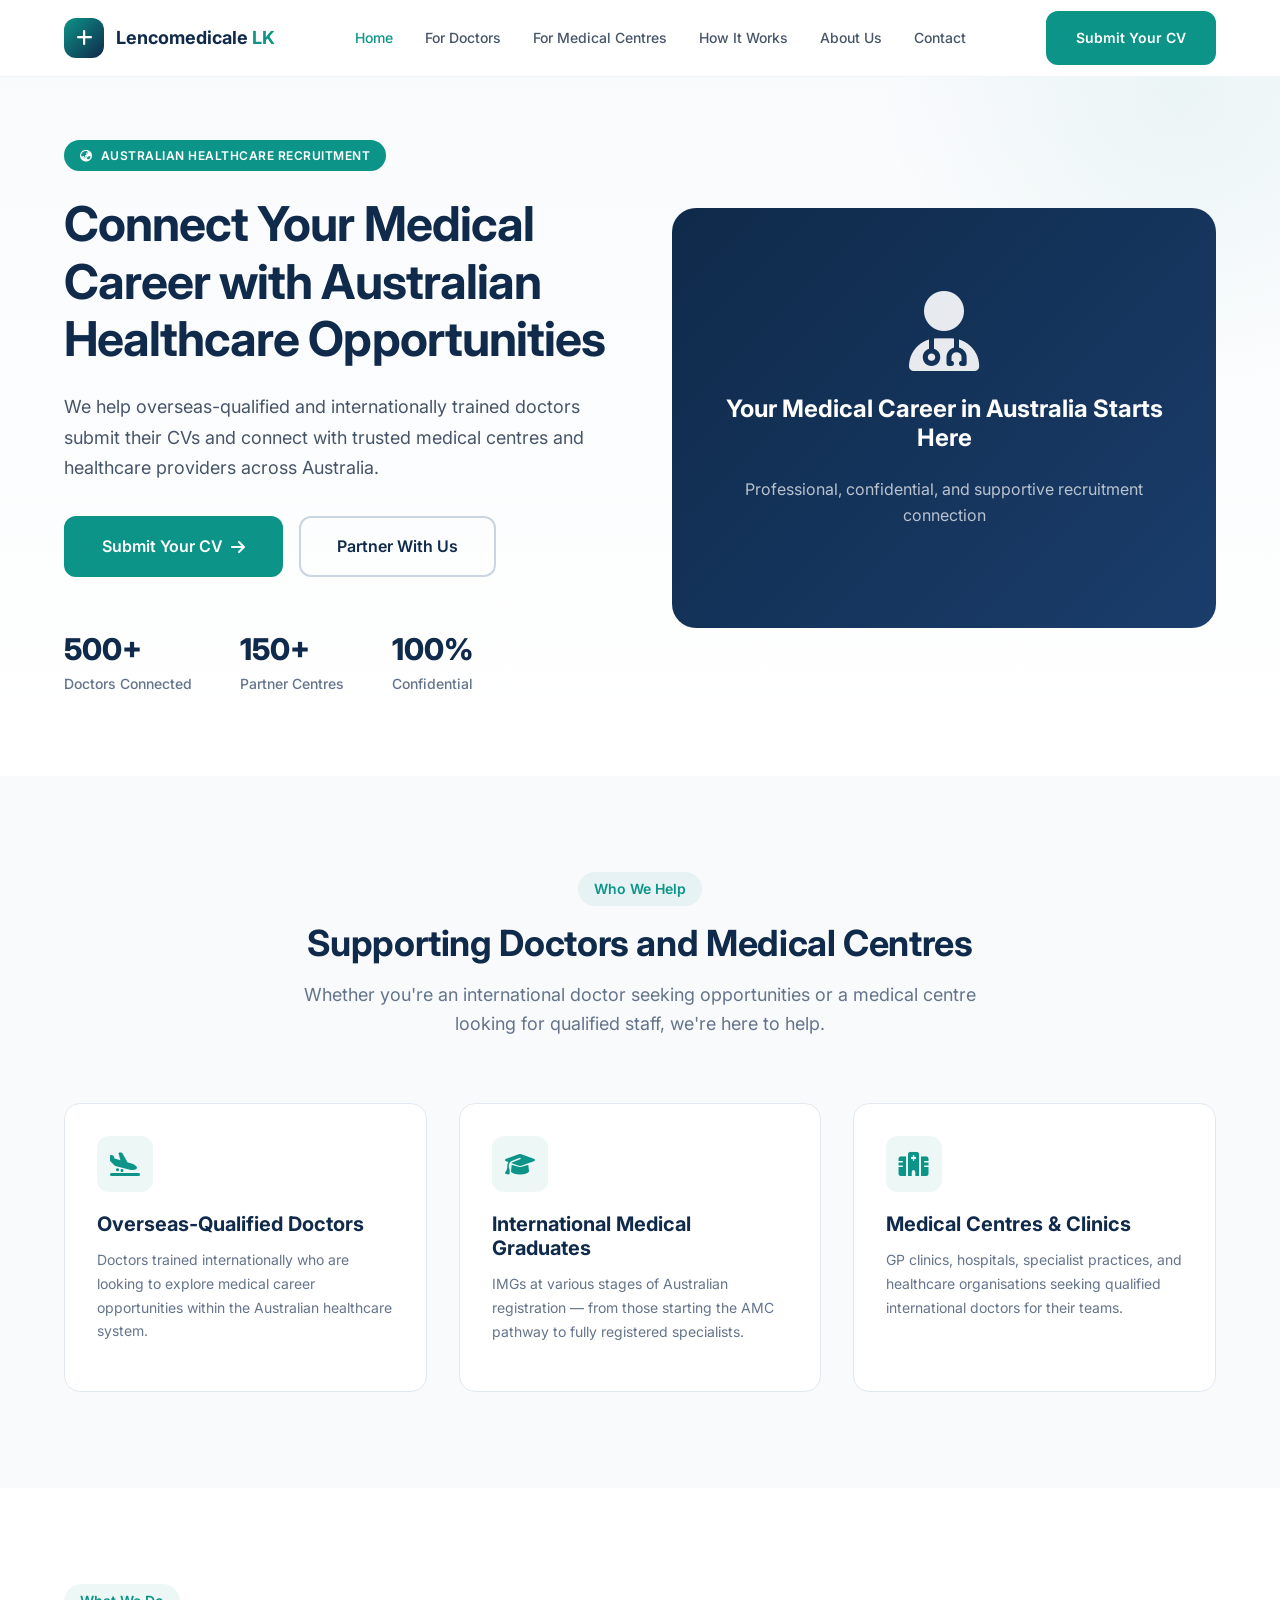
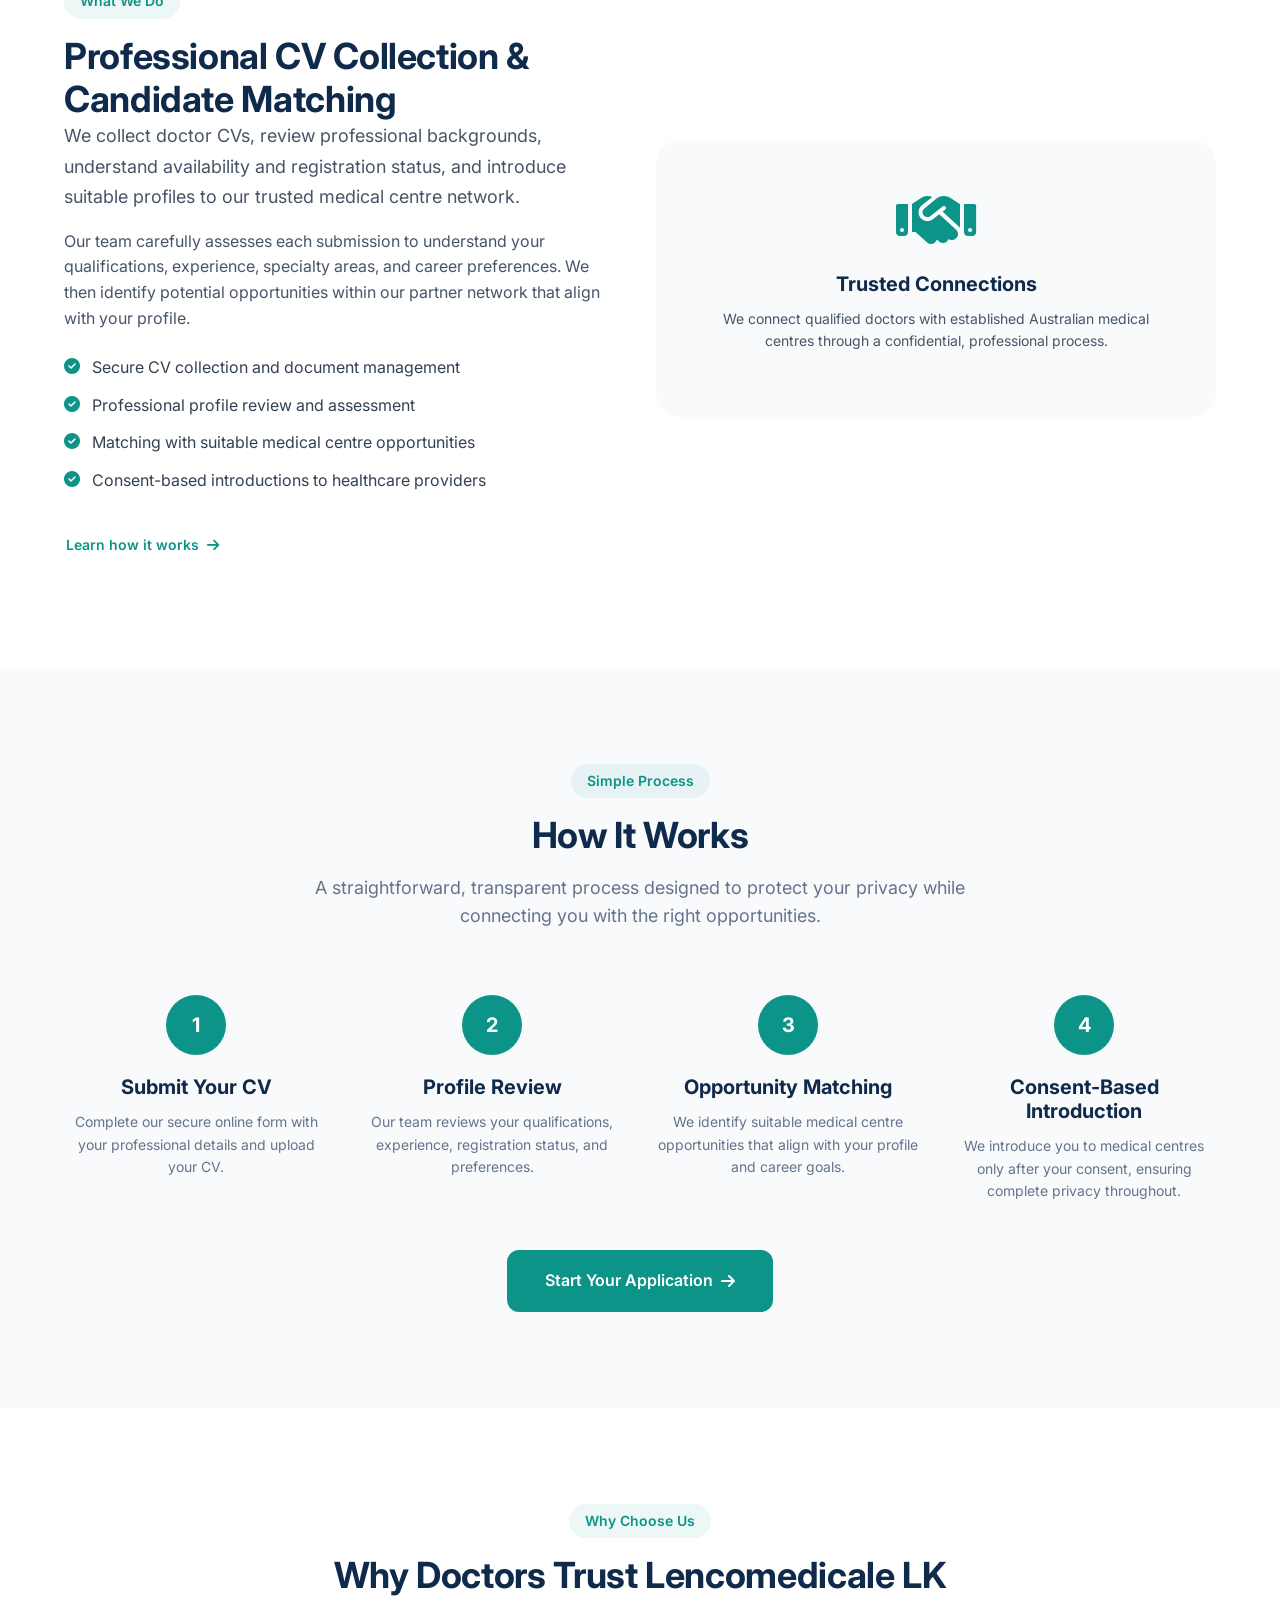
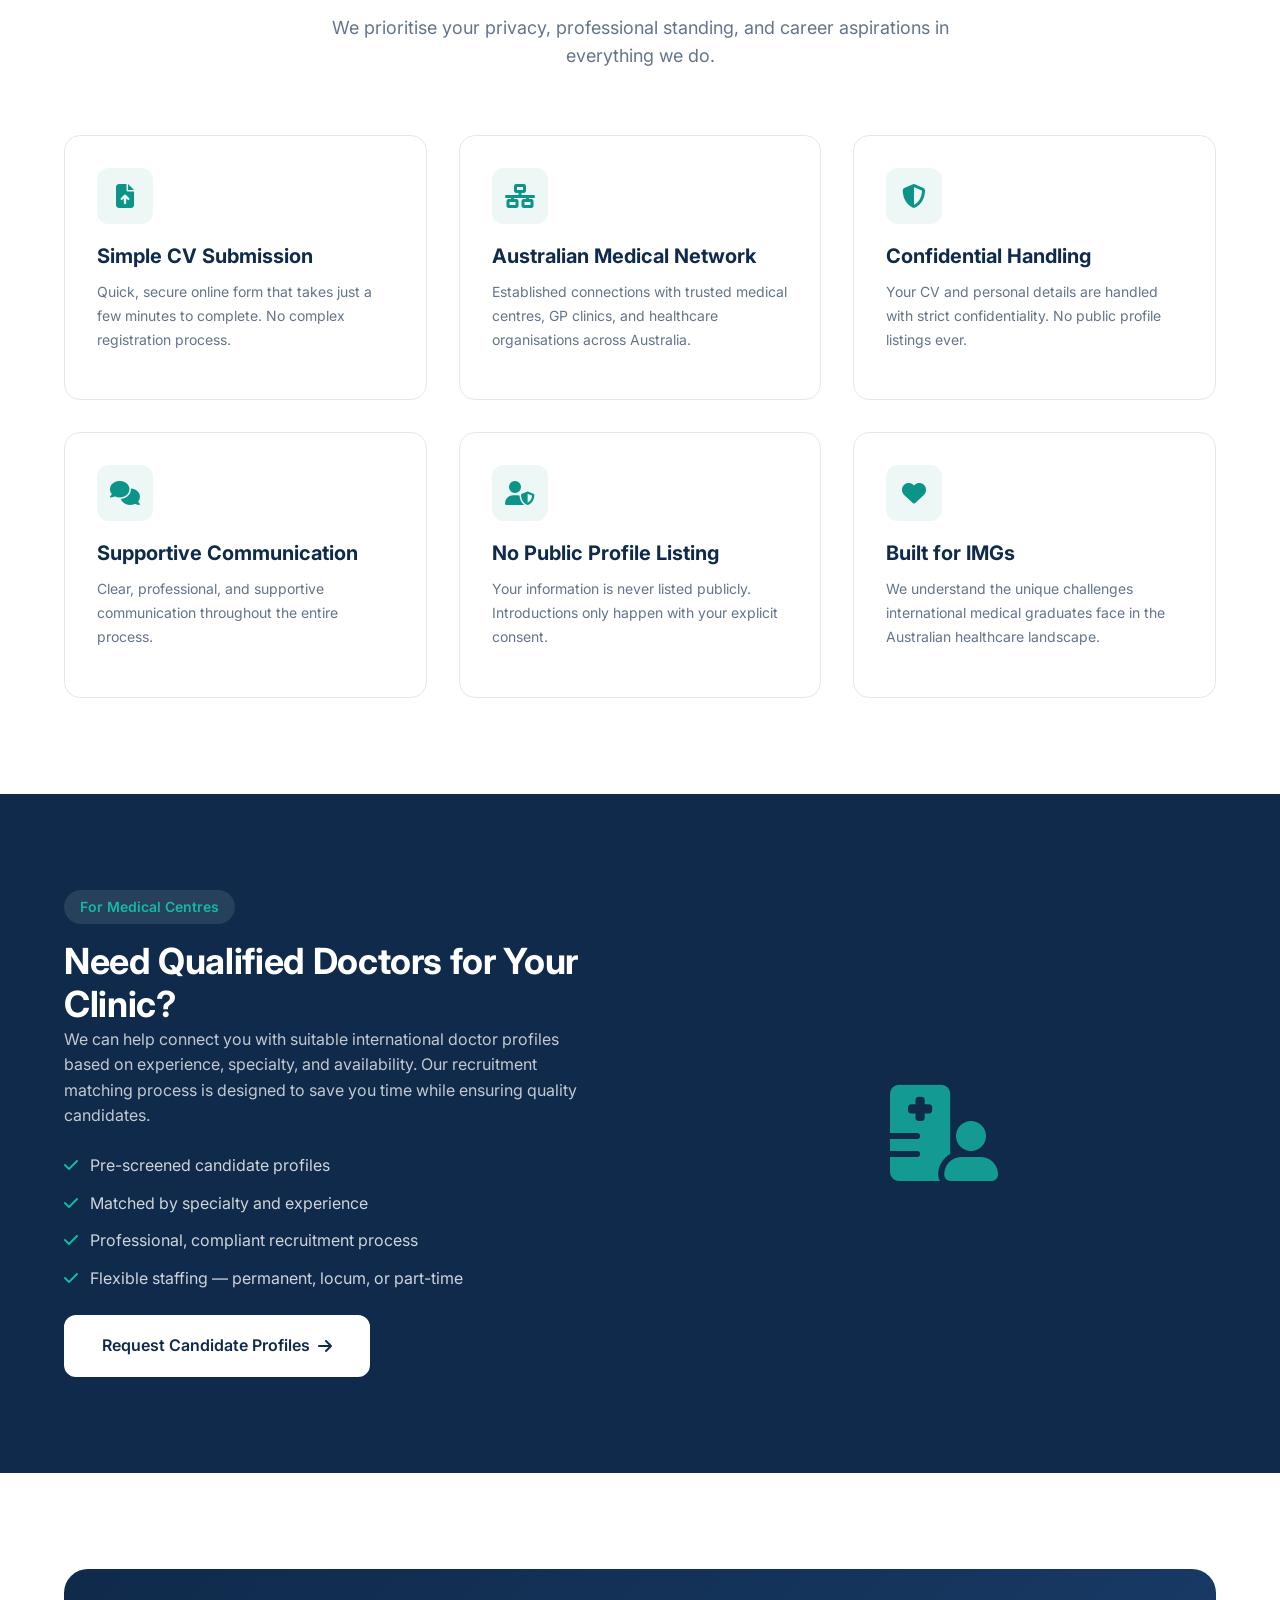
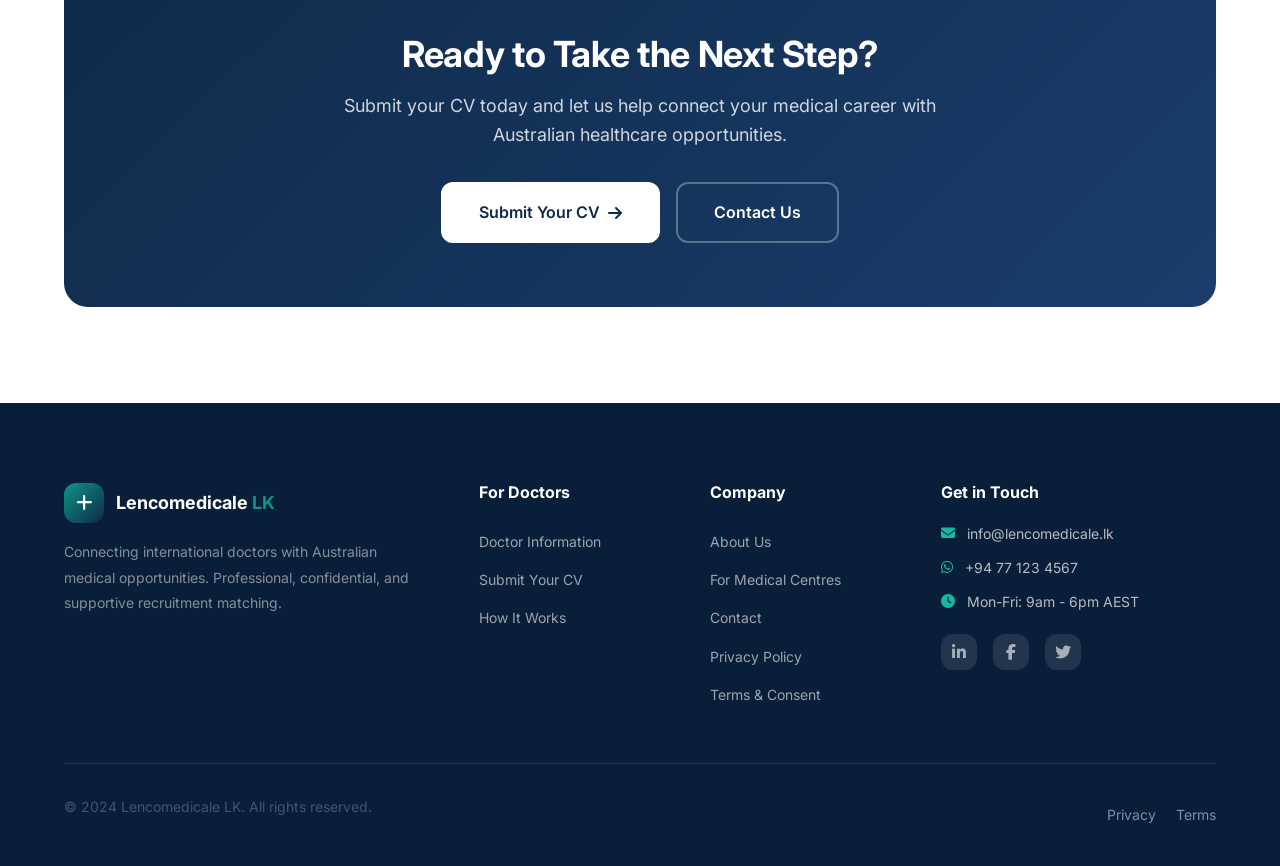
==== commit febddfd8: "Complete website redesign: Professional medical recruitment platform - Full redesign as Australian m" ====
--- a/index.html
+++ b/index.html
@@ -3,244 +3,288 @@
 <head>
     <meta charset="UTF-8">
     <meta name="viewport" content="width=device-width, initial-scale=1.0">
-    <title>Lencomedicale LK - Find Medical Specialists for Australian Healthcare Facilities</title>
-    <meta name="description" content="Lencomedicale LK connects verified Sri Lankan medical specialists with Australian healthcare facilities. We handle the matching from first contact to offer.">
+    <title>Lencomedicale LK - Connecting International Doctors with Australian Medical Opportunities</title>
+    <meta name="description" content="We help overseas-qualified and internationally trained doctors submit their CVs and connect with trusted medical centres and healthcare providers across Australia.">
+    <meta name="keywords" content="overseas doctors Australia, international medical graduates Australia, doctor recruitment Australia, IMG doctor opportunities Australia, submit doctor CV Australia">
     <link rel="stylesheet" href="css/styles.css">
     <link rel="preconnect" href="https://fonts.googleapis.com">
     <link rel="preconnect" href="https://fonts.gstatic.com" crossorigin>
-    <link href="https://fonts.googleapis.com/css2?family=Inter:wght@300;400;500;600;700;800;900&display=swap" rel="stylesheet">
+    <link href="https://fonts.googleapis.com/css2?family=Inter:wght@300;400;500;600;700;800&display=swap" rel="stylesheet">
     <link rel="stylesheet" href="https://cdnjs.cloudflare.com/ajax/libs/font-awesome/6.5.0/css/all.min.css">
 </head>
 <body>
-    <!-- Header / Navigation -->
+    <!-- Header -->
     <header class="header" id="header">
         <div class="container">
-            <nav class="nav">
-                <a href="index.html" class="logo">
-                    <div class="logo-icon">
-                        <i class="fas fa-plus"></i>
-                    </div>
-                    <span class="logo-text">Lencomedicale <span class="logo-accent">LK</span></span>
+            <a href="index.html" class="logo">
+                <div class="logo-mark"><i class="fas fa-plus"></i></div>
+                <div class="logo-text">Lencomedicale <span>LK</span></div>
+            </a>
+            <nav class="nav-links" id="navLinks">
+                <a href="index.html" class="active">Home</a>
+                <a href="pages/for-doctors.html">For Doctors</a>
+                <a href="pages/for-medical-centres.html">For Medical Centres</a>
+                <a href="pages/how-it-works.html">How It Works</a>
+                <a href="pages/about.html">About Us</a>
+                <a href="pages/contact.html">Contact</a>
+            </nav>
+            <div class="nav-actions">
+                <a href="pages/submit-cv.html" class="btn btn-primary">Submit Your CV</a>
+            </div>
+            <button class="mobile-toggle" id="mobileToggle" aria-label="Toggle menu">
+                <span></span><span></span><span></span>
+            </button>
+        </div>
+    </header>
+
+    <!-- Hero Section -->
+    <section class="hero">
+        <div class="container">
+            <div class="hero-grid">
+                <div class="hero-content">
+                    <div class="hero-badge">
+                        <i class="fas fa-globe-asia"></i>
+                        Australian Healthcare Recruitment
+                    </div>
+                    <h1>Connect Your Medical Career with Australian Healthcare Opportunities</h1>
+                    <p class="lead">We help overseas-qualified and internationally trained doctors submit their CVs and connect with trusted medical centres and healthcare providers across Australia.</p>
+                    <div class="hero-actions">
+                        <a href="pages/submit-cv.html" class="btn btn-primary btn-lg">
+                            Submit Your CV <i class="fas fa-arrow-right"></i>
+                        </a>
+                        <a href="pages/for-medical-centres.html" class="btn btn-outline btn-lg">
+                            Partner With Us
+                        </a>
+                    </div>
+                    <div class="hero-stats">
+                        <div class="hero-stat">
+                            <div class="hero-stat-number">500+</div>
+                            <div class="hero-stat-label">Doctors Connected</div>
+                        </div>
+                        <div class="hero-stat">
+                            <div class="hero-stat-number">150+</div>
+                            <div class="hero-stat-label">Partner Centres</div>
+                        </div>
+                        <div class="hero-stat">
+                            <div class="hero-stat-number">100%</div>
+                            <div class="hero-stat-label">Confidential</div>
+                        </div>
+                    </div>
+                </div>
+                <div class="hero-visual">
+                    <div class="hero-image-wrapper">
+                        <i class="fas fa-user-md"></i>
+                        <h3>Your Medical Career in Australia Starts Here</h3>
+                        <p>Professional, confidential, and supportive recruitment connection</p>
+                    </div>
+                </div>
+            </div>
+        </div>
+    </section>
+
+    <!-- Section 1: Who We Help -->
+    <section class="section section-alt">
+        <div class="container">
+            <div class="section-header">
+                <span class="section-badge">Who We Help</span>
+                <h2>Supporting Doctors and Medical Centres</h2>
+                <p>Whether you're an international doctor seeking opportunities or a medical centre looking for qualified staff, we're here to help.</p>
+            </div>
+            <div class="grid-3">
+                <div class="card">
+                    <div class="card-icon">
+                        <i class="fas fa-plane-arrival"></i>
+                    </div>
+                    <h3>Overseas-Qualified Doctors</h3>
+                    <p>Doctors trained internationally who are looking to explore medical career opportunities within the Australian healthcare system.</p>
+                </div>
+                <div class="card">
+                    <div class="card-icon">
+                        <i class="fas fa-graduation-cap"></i>
+                    </div>
+                    <h3>International Medical Graduates</h3>
+                    <p>IMGs at various stages of Australian registration — from those starting the AMC pathway to fully registered specialists.</p>
+                </div>
+                <div class="card">
+                    <div class="card-icon">
+                        <i class="fas fa-hospital"></i>
+                    </div>
+                    <h3>Medical Centres &amp; Clinics</h3>
+                    <p>GP clinics, hospitals, specialist practices, and healthcare organisations seeking qualified international doctors for their teams.</p>
+                </div>
+            </div>
+        </div>
+    </section>
+
+    <!-- Section 2: What We Do -->
+    <section class="section">
+        <div class="container">
+            <div class="grid-2" style="align-items: center;">
+                <div>
+                    <span class="section-badge">What We Do</span>
+                    <h2>Professional CV Collection &amp; Candidate Matching</h2>
+                    <p class="lead">We collect doctor CVs, review professional backgrounds, understand availability and registration status, and introduce suitable profiles to our trusted medical centre network.</p>
+                    <p>Our team carefully assesses each submission to understand your qualifications, experience, specialty areas, and career preferences. We then identify potential opportunities within our partner network that align with your profile.</p>
+                    <ul style="margin: var(--space-6) 0; display: flex; flex-direction: column; gap: var(--space-3);">
+                        <li style="display: flex; align-items: flex-start; gap: var(--space-3);">
+                            <i class="fas fa-check-circle" style="color: var(--teal); margin-top: 3px;"></i>
+                            <span>Secure CV collection and document management</span>
+                        </li>
+                        <li style="display: flex; align-items: flex-start; gap: var(--space-3);">
+                            <i class="fas fa-check-circle" style="color: var(--teal); margin-top: 3px;"></i>
+                            <span>Professional profile review and assessment</span>
+                        </li>
+                        <li style="display: flex; align-items: flex-start; gap: var(--space-3);">
+                            <i class="fas fa-check-circle" style="color: var(--teal); margin-top: 3px;"></i>
+                            <span>Matching with suitable medical centre opportunities</span>
+                        </li>
+                        <li style="display: flex; align-items: flex-start; gap: var(--space-3);">
+                            <i class="fas fa-check-circle" style="color: var(--teal); margin-top: 3px;"></i>
+                            <span>Consent-based introductions to healthcare providers</span>
+                        </li>
+                    </ul>
+                    <a href="pages/how-it-works.html" class="btn btn-ghost">
+                        Learn how it works <i class="fas fa-arrow-right"></i>
+                    </a>
+                </div>
+                <div style="background: var(--gray-50); border-radius: var(--rounded-2xl); padding: var(--space-12); text-align: center;">
+                    <i class="fas fa-handshake" style="font-size: 4rem; color: var(--teal); margin-bottom: var(--space-5); display: block;"></i>
+                    <h4 style="margin-bottom: var(--space-3);">Trusted Connections</h4>
+                    <p style="font-size: var(--text-sm);">We connect qualified doctors with established Australian medical centres through a confidential, professional process.</p>
+                </div>
+            </div>
+        </div>
+    </section>
+
+    <!-- Section 3: Simple Process -->
+    <section class="section section-alt">
+        <div class="container">
+            <div class="section-header">
+                <span class="section-badge">Simple Process</span>
+                <h2>How It Works</h2>
+                <p>A straightforward, transparent process designed to protect your privacy while connecting you with the right opportunities.</p>
+            </div>
+            <div class="steps-grid">
+                <div class="step">
+                    <div class="step-number">1</div>
+                    <h4>Submit Your CV</h4>
+                    <p>Complete our secure online form with your professional details and upload your CV.</p>
+                </div>
+                <div class="step">
+                    <div class="step-number">2</div>
+                    <h4>Profile Review</h4>
+                    <p>Our team reviews your qualifications, experience, registration status, and preferences.</p>
+                </div>
+                <div class="step">
+                    <div class="step-number">3</div>
+                    <h4>Opportunity Matching</h4>
+                    <p>We identify suitable medical centre opportunities that align with your profile and career goals.</p>
+                </div>
+                <div class="step">
+                    <div class="step-number">4</div>
+                    <h4>Consent-Based Introduction</h4>
+                    <p>We introduce you to medical centres only after your consent, ensuring complete privacy throughout.</p>
+                </div>
+            </div>
+            <div class="text-center mt-8">
+                <a href="pages/submit-cv.html" class="btn btn-primary btn-lg">
+                    Start Your Application <i class="fas fa-arrow-right"></i>
                 </a>
-                <ul class="nav-links" id="navLinks">
-                    <li><a href="pages/doctors.html">For Doctors</a></li>
-                    <li><a href="pages/employers.html" class="active">For Employers</a></li>
-                    <li><a href="pages/exam-guidance.html">Exam Guidance</a></li>
-                    <li><a href="pages/contact.html">Contact</a></li>
-                </ul>
-                <div class="nav-actions">
-                    <a href="pages/doctors.html" class="btn btn-secondary">Register as Doctor</a>
-                    <a href="pages/employers.html" class="btn btn-primary">Post a Vacancy</a>
-                </div>
-                <button class="mobile-toggle" id="mobileToggle" aria-label="Toggle menu">
-                    <span></span>
-                    <span></span>
-                    <span></span>
-                </button>
-            </nav>
-        </div>
-    </header>
-
-    <!-- Hero Section - For Employers -->
-    <section class="hero">
-        <div class="container">
-            <div class="hero-content">
-                <div class="hero-text">
-                    <span class="hero-label">
-                        <span class="hero-label-line"></span>
-                        FOR AUSTRALIAN HEALTHCARE FACILITIES
-                    </span>
-                    <h1>Find a Specialist. We handle the <span class="text-accent">matching.</span></h1>
-                    <p class="hero-description">Tell us what role you need to fill. Our team matches your vacancy against our directory of verified Sri Lankan specialists and manages the introduction — from first contact to offer.</p>
-                    <div class="hero-actions">
-                        <a href="pages/employers.html" class="btn btn-primary btn-lg">
-                            Submit a Vacancy Brief
-                            <i class="fas fa-arrow-right"></i>
-                        </a>
-                        <a href="#how-it-works" class="btn btn-outline btn-lg">
-                            How it works
-                        </a>
-                    </div>
-                    <div class="hero-stats">
-                        <div class="stat">
-                            <span class="stat-number">200+</span>
-                            <span class="stat-label">PARTNER FACILITIES</span>
-                        </div>
-                        <div class="stat">
-                            <span class="stat-number">1,400+</span>
-                            <span class="stat-label">LIVE VACANCIES FILLED</span>
-                        </div>
-                        <div class="stat">
-                            <span class="stat-number">8/8</span>
-                            <span class="stat-label">STATES COVERED</span>
-                        </div>
-                        <div class="stat">
-                            <span class="stat-number">100%</span>
-                            <span class="stat-label">ADMIN-MANAGED — NO SELF-SERVICE FRICTION</span>
-                        </div>
-                    </div>
-                </div>
-            </div>
-        </div>
-    </section>
-
-    <!-- How It Works -->
-    <section class="section how-section" id="how-it-works">
+            </div>
+        </div>
+    </section>
+
+    <!-- Section 4: Why Doctors Choose Us -->
+    <section class="section">
         <div class="container">
             <div class="section-header">
-                <span class="section-badge">How It Works</span>
-                <h2>Simple, Admin-Managed Process</h2>
-                <p>We handle everything so you can focus on patient care</p>
-            </div>
-            <div class="steps-grid">
-                <div class="step-card">
-                    <div class="step-number">01</div>
-                    <h3>Submit a Brief</h3>
-                    <p>Tell us about the vacancy — specialty, location, contract type, and start date.</p>
-                </div>
-                <div class="step-card">
-                    <div class="step-number">02</div>
-                    <h3>We Match</h3>
-                    <p>Our team searches our verified directory and shortlists qualified specialists for your role.</p>
-                </div>
-                <div class="step-card">
-                    <div class="step-number">03</div>
-                    <h3>Introduction</h3>
-                    <p>We manage the introduction, coordinate interviews, and handle all communications.</p>
-                </div>
-                <div class="step-card">
-                    <div class="step-number">04</div>
-                    <h3>Placement</h3>
-                    <p>Once matched, we support the onboarding process from visa to first day on the job.</p>
-                </div>
-            </div>
-        </div>
-    </section>
-
-    <!-- For Doctors Section -->
-    <section class="section doctors-section">
-        <div class="container">
-            <div class="split-content">
-                <div class="split-text">
-                    <span class="section-badge">For Doctors</span>
-                    <h2>Take Your Career to <span class="text-accent">Australia</span></h2>
-                    <p>Register with us and gain access to exclusive specialist vacancies across all Australian states. We support you through exam preparation, registration, and placement.</p>
-                    <ul class="feature-list">
-                        <li>
-                            <i class="fas fa-check-circle"></i>
-                            <span>Verified specialist vacancies across all 8 states</span>
-                        </li>
-                        <li>
-                            <i class="fas fa-check-circle"></i>
-                            <span>Exam guidance and preparation support</span>
-                        </li>
-                        <li>
-                            <i class="fas fa-check-circle"></i>
-                            <span>Visa and registration assistance</span>
-                        </li>
-                        <li>
-                            <i class="fas fa-check-circle"></i>
-                            <span>Relocation and onboarding support</span>
-                        </li>
-                    </ul>
-                    <a href="pages/doctors.html" class="btn btn-primary btn-lg">
-                        Register as Doctor <i class="fas fa-arrow-right"></i>
-                    </a>
-                </div>
-                <div class="split-visual">
-                    <div class="visual-card">
-                        <div class="visual-card-icon">
-                            <i class="fas fa-user-md"></i>
-                        </div>
-                        <h4>1,400+</h4>
-                        <p>Vacancies Filled</p>
-                    </div>
-                    <div class="visual-card">
-                        <div class="visual-card-icon">
-                            <i class="fas fa-globe-asia"></i>
-                        </div>
-                        <h4>8/8</h4>
-                        <p>States Covered</p>
-                    </div>
-                    <div class="visual-card">
-                        <div class="visual-card-icon">
-                            <i class="fas fa-graduation-cap"></i>
-                        </div>
-                        <h4>Exam</h4>
-                        <p>Guidance Provided</p>
-                    </div>
-                    <div class="visual-card">
-                        <div class="visual-card-icon">
-                            <i class="fas fa-handshake"></i>
-                        </div>
-                        <h4>100%</h4>
-                        <p>Admin-Managed</p>
-                    </div>
-                </div>
-            </div>
-        </div>
-    </section>
-
-    <!-- Specialties -->
-    <section class="section specialties-section">
-        <div class="container">
-            <div class="section-header">
-                <span class="section-badge">Specialties</span>
-                <h2>We Recruit Across All Medical Specialties</h2>
-                <p>From general practice to highly specialized surgical roles</p>
-            </div>
-            <div class="specialties-grid">
-                <div class="specialty-tag">General Practice</div>
-                <div class="specialty-tag">Internal Medicine</div>
-                <div class="specialty-tag">Surgery</div>
-                <div class="specialty-tag">Anaesthetics</div>
-                <div class="specialty-tag">Psychiatry</div>
-                <div class="specialty-tag">Emergency Medicine</div>
-                <div class="specialty-tag">Obstetrics & Gynaecology</div>
-                <div class="specialty-tag">Paediatrics</div>
-                <div class="specialty-tag">Radiology</div>
-                <div class="specialty-tag">Pathology</div>
-                <div class="specialty-tag">Ophthalmology</div>
-                <div class="specialty-tag">Cardiology</div>
-                <div class="specialty-tag">Neurology</div>
-                <div class="specialty-tag">Orthopaedics</div>
-                <div class="specialty-tag">Dermatology</div>
-                <div class="specialty-tag">Oncology</div>
-            </div>
-        </div>
-    </section>
-
-    <!-- Testimonial / Trust -->
-    <section class="section trust-section">
-        <div class="container">
-            <div class="trust-content">
-                <div class="trust-quote">
-                    <i class="fas fa-quote-left"></i>
-                    <blockquote>
-                        "Lencomedicale LK made the entire recruitment process seamless. Within weeks, we had a qualified specialist ready to join our team. Their admin-managed approach saved us countless hours."
-                    </blockquote>
-                    <div class="trust-author">
-                        <strong>Medical Director</strong>
-                        <span>Regional Hospital, Queensland</span>
-                    </div>
-                </div>
-            </div>
-        </div>
-    </section>
-
-    <!-- CTA Section -->
-    <section class="section cta-section">
-        <div class="container">
-            <div class="cta-content">
-                <h2>Ready to Fill Your Next Vacancy?</h2>
-                <p>Submit a vacancy brief and let our team find the right specialist for your facility.</p>
+                <span class="section-badge">Why Choose Us</span>
+                <h2>Why Doctors Trust Lencomedicale LK</h2>
+                <p>We prioritise your privacy, professional standing, and career aspirations in everything we do.</p>
+            </div>
+            <div class="grid-3">
+                <div class="card">
+                    <div class="card-icon"><i class="fas fa-file-upload"></i></div>
+                    <h3>Simple CV Submission</h3>
+                    <p>Quick, secure online form that takes just a few minutes to complete. No complex registration process.</p>
+                </div>
+                <div class="card">
+                    <div class="card-icon"><i class="fas fa-network-wired"></i></div>
+                    <h3>Australian Medical Network</h3>
+                    <p>Established connections with trusted medical centres, GP clinics, and healthcare organisations across Australia.</p>
+                </div>
+                <div class="card">
+                    <div class="card-icon"><i class="fas fa-shield-alt"></i></div>
+                    <h3>Confidential Handling</h3>
+                    <p>Your CV and personal details are handled with strict confidentiality. No public profile listings ever.</p>
+                </div>
+                <div class="card">
+                    <div class="card-icon"><i class="fas fa-comments"></i></div>
+                    <h3>Supportive Communication</h3>
+                    <p>Clear, professional, and supportive communication throughout the entire process.</p>
+                </div>
+                <div class="card">
+                    <div class="card-icon"><i class="fas fa-user-shield"></i></div>
+                    <h3>No Public Profile Listing</h3>
+                    <p>Your information is never listed publicly. Introductions only happen with your explicit consent.</p>
+                </div>
+                <div class="card">
+                    <div class="card-icon"><i class="fas fa-heart"></i></div>
+                    <h3>Built for IMGs</h3>
+                    <p>We understand the unique challenges international medical graduates face in the Australian healthcare landscape.</p>
+                </div>
+            </div>
+        </div>
+    </section>
+
+    <!-- Section 5: For Medical Centres -->
+    <section class="section section-navy">
+        <div class="container">
+            <div class="grid-2" style="align-items: center; gap: var(--space-16);">
+                <div>
+                    <span class="section-badge" style="background: rgba(255,255,255,0.1); color: var(--teal-light);">For Medical Centres</span>
+                    <h2>Need Qualified Doctors for Your Clinic?</h2>
+                    <p>We can help connect you with suitable international doctor profiles based on experience, specialty, and availability. Our recruitment matching process is designed to save you time while ensuring quality candidates.</p>
+                    <ul style="margin: var(--space-6) 0; display: flex; flex-direction: column; gap: var(--space-3);">
+                        <li style="display: flex; align-items: flex-start; gap: var(--space-3); color: rgba(255,255,255,0.8);">
+                            <i class="fas fa-check" style="color: var(--teal-light); margin-top: 4px;"></i>
+                            <span>Pre-screened candidate profiles</span>
+                        </li>
+                        <li style="display: flex; align-items: flex-start; gap: var(--space-3); color: rgba(255,255,255,0.8);">
+                            <i class="fas fa-check" style="color: var(--teal-light); margin-top: 4px;"></i>
+                            <span>Matched by specialty and experience</span>
+                        </li>
+                        <li style="display: flex; align-items: flex-start; gap: var(--space-3); color: rgba(255,255,255,0.8);">
+                            <i class="fas fa-check" style="color: var(--teal-light); margin-top: 4px;"></i>
+                            <span>Professional, compliant recruitment process</span>
+                        </li>
+                        <li style="display: flex; align-items: flex-start; gap: var(--space-3); color: rgba(255,255,255,0.8);">
+                            <i class="fas fa-check" style="color: var(--teal-light); margin-top: 4px;"></i>
+                            <span>Flexible staffing — permanent, locum, or part-time</span>
+                        </li>
+                    </ul>
+                    <a href="pages/for-medical-centres.html" class="btn btn-white btn-lg">
+                        Request Candidate Profiles <i class="fas fa-arrow-right"></i>
+                    </a>
+                </div>
+                <div style="text-align: center;">
+                    <i class="fas fa-hospital-user" style="font-size: 6rem; color: var(--teal-light); opacity: 0.8;"></i>
+                </div>
+            </div>
+        </div>
+    </section>
+
+    <!-- CTA Banner -->
+    <section class="section">
+        <div class="container">
+            <div class="cta-banner">
+                <h2>Ready to Take the Next Step?</h2>
+                <p>Submit your CV today and let us help connect your medical career with Australian healthcare opportunities.</p>
                 <div class="cta-actions">
-                    <a href="pages/employers.html" class="btn btn-primary btn-lg">
-                        Post a Vacancy
-                        <i class="fas fa-arrow-right"></i>
-                    </a>
-                    <a href="pages/contact.html" class="btn btn-outline btn-lg">
-                        <i class="fas fa-envelope"></i>
+                    <a href="pages/submit-cv.html" class="btn btn-white btn-lg">
+                        Submit Your CV <i class="fas fa-arrow-right"></i>
+                    </a>
+                    <a href="pages/contact.html" class="btn btn-outline btn-lg" style="border-color: rgba(255,255,255,0.3); color: var(--white);">
                         Contact Us
                     </a>
                 </div>
@@ -254,60 +298,48 @@
             <div class="footer-grid">
                 <div class="footer-brand">
                     <a href="index.html" class="logo">
-                        <div class="logo-icon">
-                            <i class="fas fa-plus"></i>
-                        </div>
-                        <span class="logo-text">Lencomedicale <span class="logo-accent">LK</span></span>
-                    </a>
-                    <p>Connecting verified Sri Lankan medical specialists with Australian healthcare facilities. We handle the matching — from first contact to offer.</p>
-                    <div class="footer-social">
-                        <a href="#" aria-label="Facebook"><i class="fab fa-facebook-f"></i></a>
-                        <a href="#" aria-label="LinkedIn"><i class="fab fa-linkedin-in"></i></a>
-                        <a href="#" aria-label="Twitter"><i class="fab fa-twitter"></i></a>
-                        <a href="#" aria-label="Instagram"><i class="fab fa-instagram"></i></a>
-                    </div>
+                        <div class="logo-mark"><i class="fas fa-plus"></i></div>
+                        <div class="logo-text" style="color: var(--white);">Lencomedicale <span>LK</span></div>
+                    </a>
+                    <p>Connecting international doctors with Australian medical opportunities. Professional, confidential, and supportive recruitment matching.</p>
                 </div>
                 <div class="footer-links">
                     <h4>For Doctors</h4>
                     <ul>
-                        <li><a href="pages/doctors.html">Register</a></li>
-                        <li><a href="pages/exam-guidance.html">Exam Guidance</a></li>
-                        <li><a href="pages/doctors.html">Browse Vacancies</a></li>
-                        <li><a href="pages/doctors.html">Visa Support</a></li>
+                        <li><a href="pages/for-doctors.html">Doctor Information</a></li>
+                        <li><a href="pages/submit-cv.html">Submit Your CV</a></li>
+                        <li><a href="pages/how-it-works.html">How It Works</a></li>
                     </ul>
                 </div>
                 <div class="footer-links">
-                    <h4>For Employers</h4>
+                    <h4>Company</h4>
                     <ul>
-                        <li><a href="pages/employers.html">Post a Vacancy</a></li>
-                        <li><a href="pages/employers.html">How It Works</a></li>
-                        <li><a href="pages/employers.html">Pricing</a></li>
-                        <li><a href="pages/contact.html">Contact Us</a></li>
+                        <li><a href="pages/about.html">About Us</a></li>
+                        <li><a href="pages/for-medical-centres.html">For Medical Centres</a></li>
+                        <li><a href="pages/contact.html">Contact</a></li>
+                        <li><a href="pages/privacy-policy.html">Privacy Policy</a></li>
+                        <li><a href="pages/terms.html">Terms &amp; Consent</a></li>
                     </ul>
                 </div>
                 <div class="footer-contact">
-                    <h4>Contact</h4>
+                    <h4>Get in Touch</h4>
                     <ul>
-                        <li>
-                            <i class="fas fa-envelope"></i>
-                            <span>info@lencomedicale.lk</span>
-                        </li>
-                        <li>
-                            <i class="fas fa-phone"></i>
-                            <span>+94 11 234 5678</span>
-                        </li>
-                        <li>
-                            <i class="fas fa-map-marker-alt"></i>
-                            <span>Colombo, Sri Lanka</span>
-                        </li>
-                    </ul>
+                        <li><i class="fas fa-envelope"></i><span>info@lencomedicale.lk</span></li>
+                        <li><i class="fab fa-whatsapp"></i><span>+94 77 123 4567</span></li>
+                        <li><i class="fas fa-clock"></i><span>Mon-Fri: 9am - 6pm AEST</span></li>
+                    </ul>
+                    <div class="footer-social" style="margin-top: var(--space-5);">
+                        <a href="#" aria-label="LinkedIn"><i class="fab fa-linkedin-in"></i></a>
+                        <a href="#" aria-label="Facebook"><i class="fab fa-facebook-f"></i></a>
+                        <a href="#" aria-label="Twitter"><i class="fab fa-twitter"></i></a>
+                    </div>
                 </div>
             </div>
             <div class="footer-bottom">
                 <p>&copy; 2024 Lencomedicale LK. All rights reserved.</p>
-                <div class="footer-bottom-links">
-                    <a href="#">Privacy Policy</a>
-                    <a href="#">Terms of Service</a>
+                <div>
+                    <a href="pages/privacy-policy.html" style="color: rgba(255,255,255,0.5); margin-right: var(--space-4);">Privacy</a>
+                    <a href="pages/terms.html" style="color: rgba(255,255,255,0.5);">Terms</a>
                 </div>
             </div>
         </div>
--- a/css/styles.css
+++ b/css/styles.css
@@ -1,83 +1,95 @@
-/* ===== CSS Variables / Design Tokens ===== */
+/* ===== Design System - Lencomedicale LK ===== */
+/* Premium Australian Medical Recruitment Style */
+
 :root {
-    /* Blue Accent Color Palette */
-    --accent: #4A9EFF;
-    --accent-light: #6BB3FF;
-    --accent-dark: #2B7FE0;
-    --accent-glow: rgba(74, 158, 255, 0.3);
-
-    /* Dark Theme Colors */
-    --bg-primary: #0A0F1C;
-    --bg-secondary: #0F1629;
-    --bg-card: #141B2E;
-    --bg-card-hover: #1A2340;
-    --bg-elevated: #1E2742;
-
-    /* Text Colors */
-    --text-primary: #FFFFFF;
-    --text-secondary: #A0AEC0;
-    --text-muted: #6B7A90;
-    --text-accent: var(--accent);
-
-    /* Border Colors */
-    --border-color: #1E2A42;
-    --border-light: #2A3654;
-
-    /* Functional Colors */
-    --success: #10b981;
-    --warning: #f59e0b;
-    --error: #ef4444;
+    /* Primary Palette */
+    --navy: #0F2A4A;
+    --navy-light: #1A3D6B;
+    --navy-dark: #091E38;
+    --teal: #0D9488;
+    --teal-light: #14B8A6;
+    --teal-dark: #0A7A70;
+    --blue-soft: #3B82F6;
+    --blue-light: #60A5FA;
+    --blue-pale: #EFF6FF;
+
+    /* Neutrals */
+    --white: #FFFFFF;
+    --gray-50: #F8FAFC;
+    --gray-100: #F1F5F9;
+    --gray-200: #E2E8F0;
+    --gray-300: #CBD5E1;
+    --gray-400: #94A3B8;
+    --gray-500: #64748B;
+    --gray-600: #475569;
+    --gray-700: #334155;
+    --gray-800: #1E293B;
+    --gray-900: #0F172A;
+
+    /* Functional */
+    --success: #10B981;
+    --success-light: #D1FAE5;
+    --warning: #F59E0B;
+    --warning-light: #FEF3C7;
+    --error: #EF4444;
+    --error-light: #FEE2E2;
+    --info: #3B82F6;
+    --info-light: #DBEAFE;
 
     /* Typography */
-    --font-family: 'Inter', -apple-system, BlinkMacSystemFont, 'Segoe UI', sans-serif;
-    --font-size-xs: 0.75rem;
-    --font-size-sm: 0.875rem;
-    --font-size-base: 1rem;
-    --font-size-lg: 1.125rem;
-    --font-size-xl: 1.25rem;
-    --font-size-2xl: 1.5rem;
-    --font-size-3xl: 1.875rem;
-    --font-size-4xl: 2.25rem;
-    --font-size-5xl: 3rem;
-    --font-size-6xl: 3.75rem;
-    --font-size-7xl: 4.5rem;
+    --font-primary: 'Inter', -apple-system, BlinkMacSystemFont, 'Segoe UI', Roboto, sans-serif;
+    --font-display: 'Inter', -apple-system, BlinkMacSystemFont, 'Segoe UI', Roboto, sans-serif;
+
+    /* Font Sizes */
+    --text-xs: 0.75rem;
+    --text-sm: 0.875rem;
+    --text-base: 1rem;
+    --text-lg: 1.125rem;
+    --text-xl: 1.25rem;
+    --text-2xl: 1.5rem;
+    --text-3xl: 1.875rem;
+    --text-4xl: 2.25rem;
+    --text-5xl: 3rem;
+    --text-6xl: 3.75rem;
 
     /* Spacing */
-    --spacing-xs: 0.25rem;
-    --spacing-sm: 0.5rem;
-    --spacing-md: 1rem;
-    --spacing-lg: 1.5rem;
-    --spacing-xl: 2rem;
-    --spacing-2xl: 3rem;
-    --spacing-3xl: 4rem;
-    --spacing-4xl: 6rem;
-    --spacing-5xl: 8rem;
+    --space-1: 0.25rem;
+    --space-2: 0.5rem;
+    --space-3: 0.75rem;
+    --space-4: 1rem;
+    --space-5: 1.25rem;
+    --space-6: 1.5rem;
+    --space-8: 2rem;
+    --space-10: 2.5rem;
+    --space-12: 3rem;
+    --space-16: 4rem;
+    --space-20: 5rem;
+    --space-24: 6rem;
+    --space-32: 8rem;
 
     /* Border Radius */
-    --radius-sm: 0.375rem;
-    --radius-md: 0.5rem;
-    --radius-lg: 0.75rem;
-    --radius-xl: 1rem;
-    --radius-2xl: 1.5rem;
-    --radius-full: 9999px;
+    --rounded-sm: 0.25rem;
+    --rounded: 0.375rem;
+    --rounded-md: 0.5rem;
+    --rounded-lg: 0.75rem;
+    --rounded-xl: 1rem;
+    --rounded-2xl: 1.5rem;
+    --rounded-full: 9999px;
 
     /* Shadows */
-    --shadow-sm: 0 1px 2px 0 rgba(0, 0, 0, 0.3);
-    --shadow-md: 0 4px 6px -1px rgba(0, 0, 0, 0.4), 0 2px 4px -2px rgba(0, 0, 0, 0.3);
-    --shadow-lg: 0 10px 15px -3px rgba(0, 0, 0, 0.4), 0 4px 6px -4px rgba(0, 0, 0, 0.3);
-    --shadow-xl: 0 20px 25px -5px rgba(0, 0, 0, 0.5), 0 8px 10px -6px rgba(0, 0, 0, 0.4);
-    --shadow-glow: 0 0 20px var(--accent-glow);
+    --shadow-sm: 0 1px 2px 0 rgba(0, 0, 0, 0.05);
+    --shadow: 0 1px 3px 0 rgba(0, 0, 0, 0.1), 0 1px 2px -1px rgba(0, 0, 0, 0.1);
+    --shadow-md: 0 4px 6px -1px rgba(0, 0, 0, 0.1), 0 2px 4px -2px rgba(0, 0, 0, 0.1);
+    --shadow-lg: 0 10px 15px -3px rgba(0, 0, 0, 0.1), 0 4px 6px -4px rgba(0, 0, 0, 0.1);
+    --shadow-xl: 0 20px 25px -5px rgba(0, 0, 0, 0.1), 0 8px 10px -6px rgba(0, 0, 0, 0.1);
 
     /* Transitions */
-    --transition-fast: 150ms ease;
-    --transition-base: 250ms ease;
-    --transition-slow: 350ms ease;
-}
-
-/* ===== Reset & Base ===== */
-*,
-*::before,
-*::after {
+    --transition: all 0.2s ease;
+    --transition-slow: all 0.3s ease;
+}
+
+/* ===== Reset ===== */
+*, *::before, *::after {
     margin: 0;
     padding: 0;
     box-sizing: border-box;
@@ -90,204 +102,210 @@
 }
 
 body {
-    font-family: var(--font-family);
-    font-size: var(--font-size-base);
+    font-family: var(--font-primary);
+    font-size: var(--text-base);
     line-height: 1.6;
-    color: var(--text-secondary);
-    background-color: var(--bg-primary);
+    color: var(--gray-700);
+    background: var(--white);
     overflow-x: hidden;
 }
 
-img {
-    max-width: 100%;
-    height: auto;
-    display: block;
-}
-
-a {
-    text-decoration: none;
-    color: inherit;
-    transition: color var(--transition-fast);
-}
-
-ul {
-    list-style: none;
-}
-
-/* ===== Container ===== */
+img { max-width: 100%; height: auto; display: block; }
+a { text-decoration: none; color: inherit; transition: var(--transition); }
+ul, ol { list-style: none; }
+button { cursor: pointer; font-family: inherit; }
+
+/* ===== Layout ===== */
 .container {
     max-width: 1200px;
     margin: 0 auto;
-    padding: 0 var(--spacing-lg);
+    padding: 0 var(--space-6);
+}
+
+.container-sm {
+    max-width: 800px;
+    margin: 0 auto;
+    padding: 0 var(--space-6);
+}
+
+.container-lg {
+    max-width: 1400px;
+    margin: 0 auto;
+    padding: 0 var(--space-6);
 }
 
 /* ===== Typography ===== */
 h1, h2, h3, h4, h5, h6 {
+    font-family: var(--font-display);
     font-weight: 700;
     line-height: 1.2;
-    color: var(--text-primary);
-}
-
-h1 { font-size: var(--font-size-6xl); }
-h2 { font-size: var(--font-size-4xl); }
-h3 { font-size: var(--font-size-xl); }
-
-.text-accent {
-    color: var(--accent);
-}
+    color: var(--navy);
+}
+
+h1 { font-size: var(--text-5xl); letter-spacing: -0.02em; }
+h2 { font-size: var(--text-4xl); letter-spacing: -0.01em; }
+h3 { font-size: var(--text-2xl); }
+h4 { font-size: var(--text-xl); }
+h5 { font-size: var(--text-lg); font-weight: 600; }
+
+p { margin-bottom: var(--space-4); color: var(--gray-600); }
+.lead { font-size: var(--text-lg); line-height: 1.7; color: var(--gray-600); }
 
 /* ===== Buttons ===== */
 .btn {
     display: inline-flex;
     align-items: center;
-    gap: var(--spacing-sm);
-    padding: 0.75rem 1.5rem;
-    font-size: var(--font-size-sm);
+    justify-content: center;
+    gap: var(--space-2);
+    padding: 0.875rem 1.75rem;
+    font-size: var(--text-sm);
     font-weight: 600;
-    border-radius: var(--radius-lg);
+    border-radius: var(--rounded-lg);
     border: 2px solid transparent;
-    cursor: pointer;
-    transition: all var(--transition-base);
+    transition: var(--transition);
     white-space: nowrap;
-    font-family: var(--font-family);
+    text-align: center;
 }
 
 .btn-lg {
-    padding: 1rem 2rem;
-    font-size: var(--font-size-base);
+    padding: 1rem 2.25rem;
+    font-size: var(--text-base);
+}
+
+.btn-sm {
+    padding: 0.5rem 1rem;
+    font-size: var(--text-sm);
 }
 
 .btn-primary {
-    background: var(--accent);
-    color: var(--bg-primary);
-    border-color: var(--accent);
-    font-weight: 700;
-}
-
+    background: var(--teal);
+    color: var(--white);
+    border-color: var(--teal);
+}
 .btn-primary:hover {
-    background: var(--accent-light);
-    border-color: var(--accent-light);
-    transform: translateY(-2px);
-    box-shadow: var(--shadow-glow);
+    background: var(--teal-dark);
+    border-color: var(--teal-dark);
+    transform: translateY(-1px);
+    box-shadow: var(--shadow-md);
 }
 
 .btn-secondary {
-    background: transparent;
-    color: var(--text-primary);
-    border-color: var(--border-light);
-}
-
+    background: var(--navy);
+    color: var(--white);
+    border-color: var(--navy);
+}
 .btn-secondary:hover {
-    border-color: var(--accent);
-    color: var(--accent);
-    transform: translateY(-2px);
+    background: var(--navy-light);
+    border-color: var(--navy-light);
+    transform: translateY(-1px);
+    box-shadow: var(--shadow-md);
 }
 
 .btn-outline {
     background: transparent;
-    color: var(--text-primary);
-    border-color: var(--border-light);
-}
-
+    color: var(--navy);
+    border-color: var(--gray-300);
+}
 .btn-outline:hover {
-    background: var(--bg-card);
-    border-color: var(--accent);
-    color: var(--accent);
-    transform: translateY(-2px);
+    border-color: var(--teal);
+    color: var(--teal);
+    background: rgba(13, 148, 136, 0.04);
+}
+
+.btn-white {
+    background: var(--white);
+    color: var(--navy);
+    border-color: var(--white);
+}
+.btn-white:hover {
+    background: var(--gray-50);
+    transform: translateY(-1px);
+    box-shadow: var(--shadow-lg);
+}
+
+.btn-ghost {
+    background: transparent;
+    color: var(--teal);
+    border-color: transparent;
+    padding-left: 0;
+    padding-right: 0;
+}
+.btn-ghost:hover {
+    color: var(--teal-dark);
 }
 
 /* ===== Header ===== */
 .header {
     position: fixed;
-    top: 0;
-    left: 0;
-    right: 0;
+    top: 0; left: 0; right: 0;
     z-index: 1000;
-    background: rgba(10, 15, 28, 0.95);
-    backdrop-filter: blur(20px);
-    border-bottom: 1px solid var(--border-color);
-    transition: all var(--transition-base);
+    background: rgba(255, 255, 255, 0.97);
+    backdrop-filter: blur(12px);
+    border-bottom: 1px solid var(--gray-100);
+    transition: var(--transition);
 }
 
 .header.scrolled {
     box-shadow: var(--shadow-md);
 }
 
-.nav {
+.header .container {
     display: flex;
     align-items: center;
     justify-content: space-between;
-    height: 72px;
+    height: 76px;
 }
 
 .logo {
     display: flex;
     align-items: center;
-    gap: var(--spacing-sm);
-}
-
-.logo-icon {
-    width: 36px;
-    height: 36px;
-    background: var(--accent);
-    border-radius: var(--radius-md);
+    gap: var(--space-3);
+}
+
+.logo-mark {
+    width: 40px;
+    height: 40px;
+    background: linear-gradient(135deg, var(--teal), var(--navy));
+    border-radius: var(--rounded-lg);
     display: flex;
     align-items: center;
     justify-content: center;
-    color: var(--bg-primary);
-    font-size: 1rem;
+    color: var(--white);
     font-weight: 700;
+    font-size: var(--text-lg);
 }
 
 .logo-text {
-    font-size: var(--font-size-lg);
+    font-size: var(--text-lg);
     font-weight: 700;
-    color: var(--text-primary);
-}
-
-.logo-accent {
-    color: var(--accent);
+    color: var(--navy);
+}
+
+.logo-text span {
+    color: var(--teal);
 }
 
 .nav-links {
     display: flex;
     align-items: center;
-    gap: var(--spacing-2xl);
+    gap: var(--space-8);
 }
 
 .nav-links a {
-    font-size: var(--font-size-sm);
+    font-size: var(--text-sm);
     font-weight: 500;
-    color: var(--text-secondary);
-    transition: color var(--transition-fast);
+    color: var(--gray-600);
     position: relative;
 }
-
 .nav-links a:hover,
 .nav-links a.active {
-    color: var(--accent);
-}
-
-.nav-links a.active::after {
-    content: '';
-    position: absolute;
-    bottom: -4px;
-    left: 0;
-    right: 0;
-    height: 2px;
-    background: var(--accent);
-    border-radius: var(--radius-full);
+    color: var(--teal);
 }
 
 .nav-actions {
     display: flex;
     align-items: center;
-    gap: var(--spacing-md);
-}
-
-.nav-actions .btn {
-    padding: 0.5rem 1.25rem;
-    font-size: var(--font-size-sm);
+    gap: var(--space-4);
 }
 
 .mobile-toggle {
@@ -296,918 +314,614 @@
     gap: 5px;
     background: none;
     border: none;
-    cursor: pointer;
     padding: 4px;
 }
-
 .mobile-toggle span {
-    width: 24px;
+    width: 22px;
     height: 2px;
-    background: var(--text-primary);
-    border-radius: var(--radius-full);
-    transition: all var(--transition-base);
-}
-
-/* ===== Hero Section ===== */
+    background: var(--navy);
+    border-radius: 2px;
+    transition: var(--transition);
+}
+
+/* ===== Hero ===== */
 .hero {
-    padding: 160px 0 100px;
+    padding: 140px 0 80px;
+    background: linear-gradient(180deg, var(--gray-50) 0%, var(--white) 100%);
     position: relative;
     overflow: hidden;
-    background: var(--bg-primary);
-    border-bottom: 1px solid var(--border-color);
-}
-
-.hero-content {
-    max-width: 800px;
-}
-
-.hero-label {
+}
+
+.hero::before {
+    content: '';
+    position: absolute;
+    top: -200px;
+    right: -200px;
+    width: 600px;
+    height: 600px;
+    border-radius: 50%;
+    background: radial-gradient(circle, rgba(13, 148, 136, 0.06) 0%, transparent 70%);
+    pointer-events: none;
+}
+
+.hero-grid {
+    display: grid;
+    grid-template-columns: 1fr 1fr;
+    gap: var(--space-16);
+    align-items: center;
+}
+
+.hero-badge {
     display: inline-flex;
     align-items: center;
-    gap: var(--spacing-md);
-    color: var(--accent);
-    font-size: var(--font-size-sm);
-    font-weight: 700;
-    letter-spacing: 1px;
+    gap: var(--space-2);
+    background: var(--teal);
+    color: var(--white);
+    padding: 0.375rem 1rem;
+    border-radius: var(--rounded-full);
+    font-size: var(--text-xs);
+    font-weight: 600;
     text-transform: uppercase;
-    margin-bottom: var(--spacing-xl);
-}
-
-.hero-label-line {
-    width: 40px;
-    height: 3px;
-    background: var(--accent);
-    border-radius: var(--radius-full);
-}
-
-.hero-text h1 {
-    margin-bottom: var(--spacing-xl);
-    font-size: var(--font-size-6xl);
+    letter-spacing: 0.5px;
+    margin-bottom: var(--space-6);
+}
+
+.hero h1 {
+    margin-bottom: var(--space-6);
+    font-size: var(--text-5xl);
+}
+
+.hero .lead {
+    margin-bottom: var(--space-8);
+    max-width: 560px;
+}
+
+.hero-actions {
+    display: flex;
+    gap: var(--space-4);
+    margin-bottom: var(--space-12);
+}
+
+.hero-stats {
+    display: flex;
+    gap: var(--space-12);
+}
+
+.hero-stat {
+    text-align: left;
+}
+.hero-stat-number {
+    font-size: var(--text-3xl);
     font-weight: 800;
-    letter-spacing: -0.02em;
-    line-height: 1.1;
-}
-
-.hero-description {
-    font-size: var(--font-size-lg);
-    color: var(--text-secondary);
-    margin-bottom: var(--spacing-2xl);
-    max-width: 640px;
-    line-height: 1.7;
-}
-
-.hero-actions {
-    display: flex;
-    gap: var(--spacing-md);
-    margin-bottom: var(--spacing-4xl);
-}
-
-.hero-stats {
-    display: flex;
-    gap: var(--spacing-3xl);
-    flex-wrap: wrap;
-}
-
-.stat {
+    color: var(--navy);
+}
+.hero-stat-label {
+    font-size: var(--text-sm);
+    color: var(--gray-500);
+    font-weight: 500;
+}
+
+.hero-visual {
+    position: relative;
+}
+.hero-image-wrapper {
+    background: linear-gradient(135deg, var(--navy) 0%, var(--navy-light) 100%);
+    border-radius: var(--rounded-2xl);
+    padding: var(--space-12);
+    text-align: center;
+    color: var(--white);
+    min-height: 420px;
     display: flex;
     flex-direction: column;
-    gap: 4px;
-}
-
-.stat-number {
-    font-size: var(--font-size-3xl);
-    font-weight: 800;
-    color: var(--accent);
-}
-
-.stat-label {
-    font-size: var(--font-size-xs);
-    color: var(--text-muted);
-    font-weight: 600;
-    letter-spacing: 0.5px;
-    text-transform: uppercase;
-}
-
-/* ===== Sections ===== */
+    justify-content: center;
+    align-items: center;
+    gap: var(--space-6);
+}
+.hero-image-wrapper i {
+    font-size: 5rem;
+    opacity: 0.9;
+}
+.hero-image-wrapper h3 {
+    color: var(--white);
+    font-size: var(--text-2xl);
+}
+.hero-image-wrapper p {
+    color: rgba(255,255,255,0.7);
+    font-size: var(--text-base);
+}
+
+/* ===== Section ===== */
 .section {
-    padding: var(--spacing-5xl) 0;
+    padding: var(--space-24) 0;
 }
 
 .section-header {
     text-align: center;
-    max-width: 640px;
-    margin: 0 auto var(--spacing-3xl);
+    max-width: 680px;
+    margin: 0 auto var(--space-16);
+}
+
+.section-header h2 {
+    margin-bottom: var(--space-4);
+}
+
+.section-header p {
+    font-size: var(--text-lg);
+    color: var(--gray-500);
 }
 
 .section-badge {
     display: inline-block;
-    background: rgba(74, 158, 255, 0.1);
-    color: var(--accent);
+    background: rgba(13, 148, 136, 0.08);
+    color: var(--teal);
     padding: 0.375rem 1rem;
-    border-radius: var(--radius-full);
-    font-size: var(--font-size-sm);
+    border-radius: var(--rounded-full);
+    font-size: var(--text-sm);
     font-weight: 600;
-    margin-bottom: var(--spacing-md);
-    border: 1px solid rgba(74, 158, 255, 0.2);
-}
-
-.section-header h2 {
-    margin-bottom: var(--spacing-md);
-}
-
-.section-header p {
-    color: var(--text-secondary);
-    font-size: var(--font-size-lg);
-}
-
-/* ===== How It Works / Steps ===== */
-.how-section {
-    background: var(--bg-secondary);
-    border-top: 1px solid var(--border-color);
-    border-bottom: 1px solid var(--border-color);
-}
-
+    margin-bottom: var(--space-4);
+}
+
+.section-alt {
+    background: var(--gray-50);
+}
+
+.section-navy {
+    background: var(--navy);
+    color: var(--white);
+}
+.section-navy h2, .section-navy h3 {
+    color: var(--white);
+}
+.section-navy p {
+    color: rgba(255,255,255,0.75);
+}
+
+/* ===== Cards ===== */
+.card {
+    background: var(--white);
+    border: 1px solid var(--gray-200);
+    border-radius: var(--rounded-xl);
+    padding: var(--space-8);
+    transition: var(--transition);
+}
+.card:hover {
+    border-color: var(--teal);
+    box-shadow: var(--shadow-lg);
+    transform: translateY(-2px);
+}
+
+.card-icon {
+    width: 56px;
+    height: 56px;
+    background: rgba(13, 148, 136, 0.08);
+    border-radius: var(--rounded-lg);
+    display: flex;
+    align-items: center;
+    justify-content: center;
+    color: var(--teal);
+    font-size: 1.5rem;
+    margin-bottom: var(--space-5);
+}
+
+.card h3 {
+    margin-bottom: var(--space-3);
+    font-size: var(--text-xl);
+}
+
+.card p {
+    color: var(--gray-500);
+    font-size: var(--text-sm);
+    line-height: 1.7;
+}
+
+/* Grid Layouts */
+.grid-2 { display: grid; grid-template-columns: repeat(2, 1fr); gap: var(--space-8); }
+.grid-3 { display: grid; grid-template-columns: repeat(3, 1fr); gap: var(--space-8); }
+.grid-4 { display: grid; grid-template-columns: repeat(4, 1fr); gap: var(--space-6); }
+
+/* ===== Steps / Process ===== */
 .steps-grid {
     display: grid;
     grid-template-columns: repeat(4, 1fr);
-    gap: var(--spacing-xl);
-}
-
-.step-card {
-    background: var(--bg-card);
-    border: 1px solid var(--border-color);
-    border-radius: var(--radius-xl);
-    padding: var(--spacing-2xl);
-    transition: all var(--transition-base);
-}
-
-.step-card:hover {
-    transform: translateY(-4px);
-    border-color: var(--accent);
-    box-shadow: var(--shadow-glow);
+    gap: var(--space-8);
+    position: relative;
+}
+
+.step {
+    text-align: center;
+    position: relative;
 }
 
 .step-number {
-    font-size: var(--font-size-4xl);
-    font-weight: 900;
-    color: var(--accent);
-    opacity: 0.6;
-    margin-bottom: var(--spacing-md);
-}
-
-.step-card h3 {
-    margin-bottom: var(--spacing-sm);
-    font-size: var(--font-size-lg);
-}
-
-.step-card p {
-    font-size: var(--font-size-sm);
-    color: var(--text-secondary);
-    line-height: 1.7;
-}
-
-/* ===== Split Content (For Doctors) ===== */
-.doctors-section {
-    background: var(--bg-primary);
-}
-
-.split-content {
+    width: 60px;
+    height: 60px;
+    background: var(--teal);
+    color: var(--white);
+    border-radius: 50%;
+    display: flex;
+    align-items: center;
+    justify-content: center;
+    font-size: var(--text-xl);
+    font-weight: 700;
+    margin: 0 auto var(--space-5);
+}
+
+.step h4 {
+    margin-bottom: var(--space-3);
+}
+
+.step p {
+    font-size: var(--text-sm);
+    color: var(--gray-500);
+}
+
+/* ===== Forms ===== */
+.form-group {
+    margin-bottom: var(--space-5);
+}
+
+.form-label {
+    display: block;
+    font-size: var(--text-sm);
+    font-weight: 600;
+    color: var(--gray-700);
+    margin-bottom: var(--space-2);
+}
+
+.form-label .required {
+    color: var(--error);
+}
+
+.form-input,
+.form-select,
+.form-textarea {
+    width: 100%;
+    padding: 0.75rem 1rem;
+    font-size: var(--text-sm);
+    font-family: var(--font-primary);
+    border: 1.5px solid var(--gray-200);
+    border-radius: var(--rounded-lg);
+    background: var(--white);
+    color: var(--gray-800);
+    transition: var(--transition);
+    outline: none;
+}
+
+.form-input:focus,
+.form-select:focus,
+.form-textarea:focus {
+    border-color: var(--teal);
+    box-shadow: 0 0 0 3px rgba(13, 148, 136, 0.1);
+}
+
+.form-input::placeholder,
+.form-textarea::placeholder {
+    color: var(--gray-400);
+}
+
+.form-textarea {
+    min-height: 120px;
+    resize: vertical;
+}
+
+.form-select {
+    appearance: none;
+    background-image: url("data:image/svg+xml,%3Csvg xmlns='http://www.w3.org/2000/svg' width='12' height='12' viewBox='0 0 12 12'%3E%3Cpath fill='%2364748B' d='M6 8L1 3h10z'/%3E%3C/svg%3E");
+    background-repeat: no-repeat;
+    background-position: right 1rem center;
+    padding-right: 2.5rem;
+}
+
+.form-grid {
     display: grid;
     grid-template-columns: 1fr 1fr;
-    gap: var(--spacing-4xl);
-    align-items: center;
-}
-
-.split-text .section-badge {
-    margin-bottom: var(--spacing-md);
-}
-
-.split-text h2 {
-    margin-bottom: var(--spacing-lg);
-    font-size: var(--font-size-4xl);
-}
-
-.split-text > p {
-    color: var(--text-secondary);
-    font-size: var(--font-size-lg);
-    margin-bottom: var(--spacing-2xl);
-    line-height: 1.7;
-}
-
-.feature-list {
-    display: flex;
-    flex-direction: column;
-    gap: var(--spacing-md);
-    margin-bottom: var(--spacing-2xl);
-}
-
-.feature-list li {
-    display: flex;
-    align-items: center;
-    gap: var(--spacing-md);
-    font-size: var(--font-size-base);
-    color: var(--text-secondary);
-}
-
-.feature-list li i {
-    color: var(--accent);
-    font-size: 1.1rem;
-}
-
-.split-visual {
-    display: grid;
-    grid-template-columns: 1fr 1fr;
-    gap: var(--spacing-lg);
-}
-
-.visual-card {
-    background: var(--bg-card);
-    border: 1px solid var(--border-color);
-    border-radius: var(--radius-xl);
-    padding: var(--spacing-xl);
+    gap: var(--space-5);
+}
+
+.form-check {
+    display: flex;
+    align-items: flex-start;
+    gap: var(--space-3);
+    margin-bottom: var(--space-4);
+}
+
+.form-check input[type="checkbox"] {
+    width: 18px;
+    height: 18px;
+    margin-top: 2px;
+    accent-color: var(--teal);
+    flex-shrink: 0;
+}
+
+.form-check label {
+    font-size: var(--text-sm);
+    color: var(--gray-600);
+    line-height: 1.5;
+}
+
+.form-file {
+    position: relative;
+}
+
+.form-file input[type="file"] {
+    width: 100%;
+    padding: 0.75rem 1rem;
+    font-size: var(--text-sm);
+    border: 1.5px dashed var(--gray-300);
+    border-radius: var(--rounded-lg);
+    background: var(--gray-50);
+    cursor: pointer;
+}
+
+.form-file input[type="file"]:hover {
+    border-color: var(--teal);
+}
+
+.form-section-title {
+    font-size: var(--text-lg);
+    font-weight: 700;
+    color: var(--navy);
+    margin-bottom: var(--space-5);
+    padding-bottom: var(--space-3);
+    border-bottom: 2px solid var(--gray-100);
+}
+
+.form-card {
+    background: var(--white);
+    border: 1px solid var(--gray-200);
+    border-radius: var(--rounded-xl);
+    padding: var(--space-8);
+    margin-bottom: var(--space-6);
+}
+
+/* ===== Disclaimer / Notice ===== */
+.notice {
+    background: var(--info-light);
+    border: 1px solid rgba(59, 130, 246, 0.2);
+    border-radius: var(--rounded-lg);
+    padding: var(--space-5);
+    margin: var(--space-6) 0;
+}
+
+.notice-warning {
+    background: var(--warning-light);
+    border-color: rgba(245, 158, 11, 0.2);
+}
+
+.notice p {
+    font-size: var(--text-sm);
+    color: var(--gray-700);
+    margin-bottom: 0;
+}
+
+.notice strong {
+    color: var(--navy);
+}
+
+/* ===== Page Header ===== */
+.page-header {
+    padding: 140px 0 60px;
+    background: linear-gradient(180deg, var(--gray-50) 0%, var(--white) 100%);
     text-align: center;
-    transition: all var(--transition-base);
-}
-
-.visual-card:hover {
-    transform: translateY(-4px);
-    border-color: var(--accent);
-    box-shadow: var(--shadow-glow);
-}
-
-.visual-card-icon {
-    width: 56px;
-    height: 56px;
-    background: rgba(74, 158, 255, 0.1);
-    border-radius: var(--radius-lg);
-    display: flex;
-    align-items: center;
+}
+
+.page-header h1 {
+    margin-bottom: var(--space-4);
+    font-size: var(--text-4xl);
+}
+
+.page-header p {
+    font-size: var(--text-lg);
+    color: var(--gray-500);
+    max-width: 640px;
+    margin: 0 auto;
+}
+
+/* ===== CTA Banner ===== */
+.cta-banner {
+    background: linear-gradient(135deg, var(--navy) 0%, var(--navy-light) 100%);
+    border-radius: var(--rounded-2xl);
+    padding: var(--space-16);
+    text-align: center;
+    color: var(--white);
+}
+.cta-banner h2 {
+    color: var(--white);
+    margin-bottom: var(--space-4);
+}
+.cta-banner p {
+    color: rgba(255,255,255,0.8);
+    font-size: var(--text-lg);
+    margin-bottom: var(--space-8);
+    max-width: 600px;
+    margin-left: auto;
+    margin-right: auto;
+}
+.cta-banner .cta-actions {
+    display: flex;
     justify-content: center;
-    color: var(--accent);
-    font-size: 1.4rem;
-    margin: 0 auto var(--spacing-md);
-}
-
-.visual-card h4 {
-    font-size: var(--font-size-2xl);
-    font-weight: 800;
-    color: var(--text-primary);
-    margin-bottom: var(--spacing-xs);
-}
-
-.visual-card p {
-    font-size: var(--font-size-sm);
-    color: var(--text-muted);
-}
-
-/* ===== Specialties ===== */
-.specialties-section {
-    background: var(--bg-secondary);
-    border-top: 1px solid var(--border-color);
-    border-bottom: 1px solid var(--border-color);
-}
-
-.specialties-grid {
-    display: flex;
-    flex-wrap: wrap;
-    justify-content: center;
-    gap: var(--spacing-md);
-}
-
-.specialty-tag {
-    background: var(--bg-card);
-    border: 1px solid var(--border-color);
-    border-radius: var(--radius-full);
-    padding: 0.625rem 1.5rem;
-    font-size: var(--font-size-sm);
-    font-weight: 500;
-    color: var(--text-secondary);
-    transition: all var(--transition-fast);
-}
-
-.specialty-tag:hover {
-    border-color: var(--accent);
-    color: var(--accent);
-    background: rgba(74, 158, 255, 0.05);
-}
-
-/* ===== Trust / Testimonial ===== */
-.trust-section {
-    background: var(--bg-primary);
-}
-
-.trust-content {
-    max-width: 800px;
-    margin: 0 auto;
-    text-align: center;
-}
-
-.trust-quote {
-    position: relative;
-}
-
-.trust-quote i {
-    font-size: 3rem;
-    color: var(--accent);
-    opacity: 0.3;
-    margin-bottom: var(--spacing-lg);
-}
-
-.trust-quote blockquote {
-    font-size: var(--font-size-xl);
-    color: var(--text-primary);
-    line-height: 1.8;
-    font-style: italic;
-    margin-bottom: var(--spacing-xl);
-}
-
-.trust-author strong {
-    display: block;
-    color: var(--text-primary);
-    font-size: var(--font-size-base);
-    margin-bottom: var(--spacing-xs);
-}
-
-.trust-author span {
-    color: var(--text-muted);
-    font-size: var(--font-size-sm);
-}
-
-/* ===== CTA Section ===== */
-.cta-section {
-    background: linear-gradient(135deg, var(--bg-card) 0%, var(--bg-secondary) 100%);
-    border-top: 1px solid var(--border-color);
-    border-bottom: 1px solid var(--border-color);
-}
-
-.cta-content {
-    text-align: center;
-    max-width: 600px;
-    margin: 0 auto;
-}
-
-.cta-content h2 {
-    margin-bottom: var(--spacing-lg);
-}
-
-.cta-content p {
-    font-size: var(--font-size-lg);
-    color: var(--text-secondary);
-    margin-bottom: var(--spacing-2xl);
-}
-
-.cta-actions {
-    display: flex;
-    justify-content: center;
-    gap: var(--spacing-md);
+    gap: var(--space-4);
     flex-wrap: wrap;
 }
 
 /* ===== Footer ===== */
 .footer {
-    background: var(--bg-secondary);
-    color: var(--text-secondary);
-    padding: var(--spacing-4xl) 0 var(--spacing-xl);
-    border-top: 1px solid var(--border-color);
+    background: var(--navy-dark);
+    color: rgba(255,255,255,0.7);
+    padding: var(--space-20) 0 var(--space-8);
 }
 
 .footer-grid {
     display: grid;
     grid-template-columns: 2fr 1fr 1fr 1.5fr;
-    gap: var(--spacing-3xl);
-    margin-bottom: var(--spacing-3xl);
+    gap: var(--space-12);
+    margin-bottom: var(--space-12);
 }
 
 .footer-brand p {
-    margin-top: var(--spacing-md);
-    font-size: var(--font-size-sm);
+    font-size: var(--text-sm);
     line-height: 1.8;
-    color: var(--text-muted);
-}
-
-.footer-brand .logo-text {
-    color: var(--text-primary);
+    margin-top: var(--space-4);
+    color: rgba(255,255,255,0.5);
+}
+
+.footer h4 {
+    color: var(--white);
+    font-size: var(--text-base);
+    margin-bottom: var(--space-5);
+}
+
+.footer-links a {
+    display: block;
+    font-size: var(--text-sm);
+    color: rgba(255,255,255,0.6);
+    padding: var(--space-2) 0;
+}
+.footer-links a:hover {
+    color: var(--teal-light);
+}
+
+.footer-contact li {
+    display: flex;
+    align-items: flex-start;
+    gap: var(--space-3);
+    font-size: var(--text-sm);
+    margin-bottom: var(--space-3);
+}
+.footer-contact li i {
+    color: var(--teal-light);
+    margin-top: 3px;
+}
+
+.footer-bottom {
+    display: flex;
+    justify-content: space-between;
+    align-items: center;
+    padding-top: var(--space-8);
+    border-top: 1px solid rgba(255,255,255,0.1);
+    font-size: var(--text-sm);
 }
 
 .footer-social {
     display: flex;
-    gap: var(--spacing-md);
-    margin-top: var(--spacing-lg);
-}
-
+    gap: var(--space-4);
+}
 .footer-social a {
-    width: 40px;
-    height: 40px;
-    background: var(--bg-card);
-    border: 1px solid var(--border-color);
-    border-radius: var(--radius-lg);
+    width: 36px;
+    height: 36px;
+    background: rgba(255,255,255,0.1);
+    border-radius: var(--rounded-lg);
     display: flex;
     align-items: center;
     justify-content: center;
-    color: var(--text-muted);
-    transition: all var(--transition-fast);
-}
-
+    color: rgba(255,255,255,0.6);
+    transition: var(--transition);
+}
 .footer-social a:hover {
-    background: var(--accent);
-    border-color: var(--accent);
-    color: var(--bg-primary);
-}
-
-.footer-links h4,
-.footer-contact h4 {
-    color: var(--text-primary);
-    font-size: var(--font-size-base);
-    margin-bottom: var(--spacing-lg);
-}
-
-.footer-links ul {
-    display: flex;
-    flex-direction: column;
-    gap: var(--spacing-sm);
-}
-
-.footer-links a {
-    font-size: var(--font-size-sm);
-    color: var(--text-muted);
-    transition: color var(--transition-fast);
-}
-
-.footer-links a:hover {
-    color: var(--accent);
-}
-
-.footer-contact ul {
-    display: flex;
-    flex-direction: column;
-    gap: var(--spacing-md);
-}
-
-.footer-contact li {
-    display: flex;
-    align-items: flex-start;
-    gap: var(--spacing-sm);
-    font-size: var(--font-size-sm);
-    color: var(--text-muted);
-}
-
-.footer-contact li i {
-    color: var(--accent);
-    margin-top: 3px;
-    width: 16px;
-}
-
-.footer-bottom {
-    display: flex;
-    justify-content: space-between;
-    align-items: center;
-    padding-top: var(--spacing-xl);
-    border-top: 1px solid var(--border-color);
-}
-
-.footer-bottom p {
-    font-size: var(--font-size-sm);
-    color: var(--text-muted);
-}
-
-.footer-bottom-links {
-    display: flex;
-    gap: var(--spacing-xl);
-}
-
-.footer-bottom-links a {
-    font-size: var(--font-size-sm);
-    color: var(--text-muted);
-}
-
-.footer-bottom-links a:hover {
-    color: var(--accent);
-}
-
-/* ===== Page Header (for sub-pages) ===== */
-.page-header {
-    padding: 140px 0 60px;
-    background: var(--bg-primary);
-    border-bottom: 1px solid var(--border-color);
-}
-
-.page-header .container {
-    max-width: 800px;
-}
-
-.page-header h1 {
-    margin-bottom: var(--spacing-md);
-    font-size: var(--font-size-5xl);
-}
-
-.page-header p {
-    font-size: var(--font-size-lg);
-    color: var(--text-secondary);
-    line-height: 1.7;
-}
-
-/* ===== Content Sections for sub-pages ===== */
-.content-section {
-    padding: var(--spacing-4xl) 0;
-}
-
-.content-grid {
-    display: grid;
-    grid-template-columns: 1fr 1fr;
-    gap: var(--spacing-4xl);
-    align-items: center;
-}
-
-.content-text h2 {
-    margin-bottom: var(--spacing-lg);
-}
-
-.content-text p {
-    color: var(--text-secondary);
-    margin-bottom: var(--spacing-md);
-    line-height: 1.8;
-}
-
-/* Service/Feature Cards */
-.features-grid {
-    display: grid;
-    grid-template-columns: repeat(3, 1fr);
-    gap: var(--spacing-xl);
-}
-
-.feature-card {
-    background: var(--bg-card);
-    border: 1px solid var(--border-color);
-    border-radius: var(--radius-xl);
-    padding: var(--spacing-2xl);
-    transition: all var(--transition-base);
-}
-
-.feature-card:hover {
-    transform: translateY(-4px);
-    border-color: var(--accent);
-    box-shadow: var(--shadow-glow);
-}
-
-.feature-card-icon {
-    width: 56px;
-    height: 56px;
-    background: rgba(74, 158, 255, 0.1);
-    border-radius: var(--radius-lg);
-    display: flex;
-    align-items: center;
-    justify-content: center;
-    color: var(--accent);
-    font-size: 1.4rem;
-    margin-bottom: var(--spacing-lg);
-}
-
-.feature-card h3 {
-    margin-bottom: var(--spacing-sm);
-    font-size: var(--font-size-lg);
-}
-
-.feature-card p {
-    color: var(--text-secondary);
-    font-size: var(--font-size-sm);
-    line-height: 1.7;
-}
-
-/* ===== Contact Page ===== */
-.contact-grid {
-    display: grid;
-    grid-template-columns: 1fr 1.5fr;
-    gap: var(--spacing-3xl);
-}
-
-.contact-info-cards {
-    display: flex;
-    flex-direction: column;
-    gap: var(--spacing-lg);
-}
-
-.contact-info-card {
-    background: var(--bg-card);
-    border: 1px solid var(--border-color);
-    border-radius: var(--radius-xl);
-    padding: var(--spacing-xl);
-    display: flex;
-    align-items: flex-start;
-    gap: var(--spacing-md);
-    transition: all var(--transition-base);
-}
-
-.contact-info-card:hover {
-    border-color: var(--accent);
-}
-
-.contact-info-card i {
-    width: 44px;
-    height: 44px;
-    background: rgba(74, 158, 255, 0.1);
-    border-radius: var(--radius-lg);
-    display: flex;
-    align-items: center;
-    justify-content: center;
-    color: var(--accent);
-    font-size: 1rem;
-    flex-shrink: 0;
-}
-
-.contact-info-card h4 {
-    font-size: var(--font-size-base);
-    margin-bottom: var(--spacing-xs);
-    color: var(--text-primary);
-}
-
-.contact-info-card p {
-    font-size: var(--font-size-sm);
-    color: var(--text-muted);
-}
-
-.contact-form {
-    background: var(--bg-card);
-    border: 1px solid var(--border-color);
-    border-radius: var(--radius-xl);
-    padding: var(--spacing-2xl);
-}
-
-.contact-form h3 {
-    margin-bottom: var(--spacing-xl);
-    color: var(--text-primary);
-}
-
-.form-grid {
-    display: grid;
-    grid-template-columns: 1fr 1fr;
-    gap: var(--spacing-lg);
-}
-
-.form-group {
-    display: flex;
-    flex-direction: column;
-    gap: var(--spacing-sm);
-}
-
-.form-group.full-width {
-    grid-column: span 2;
-}
-
-.form-group label {
-    font-size: var(--font-size-sm);
-    font-weight: 600;
-    color: var(--text-secondary);
-}
-
-.form-group input,
-.form-group select,
-.form-group textarea {
-    padding: 0.75rem 1rem;
-    border: 1px solid var(--border-color);
-    border-radius: var(--radius-md);
-    font-family: var(--font-family);
-    font-size: var(--font-size-sm);
-    transition: all var(--transition-fast);
-    outline: none;
-    background: var(--bg-primary);
-    color: var(--text-primary);
-}
-
-.form-group input:focus,
-.form-group select:focus,
-.form-group textarea:focus {
-    border-color: var(--accent);
-    box-shadow: 0 0 0 3px var(--accent-glow);
-}
-
-.form-group input::placeholder,
-.form-group textarea::placeholder {
-    color: var(--text-muted);
-}
-
-.form-group textarea {
-    min-height: 120px;
-    resize: vertical;
-}
-
-.form-submit {
-    margin-top: var(--spacing-lg);
-}
-
-.form-submit .btn {
-    width: 100%;
-    justify-content: center;
-}
-
-/* ===== Exam Guidance Cards ===== */
-.exam-grid {
-    display: grid;
-    grid-template-columns: repeat(2, 1fr);
-    gap: var(--spacing-xl);
-}
-
-.exam-card {
-    background: var(--bg-card);
-    border: 1px solid var(--border-color);
-    border-radius: var(--radius-xl);
-    padding: var(--spacing-2xl);
-    transition: all var(--transition-base);
-}
-
-.exam-card:hover {
-    border-color: var(--accent);
-    transform: translateY(-4px);
-}
-
-.exam-card h3 {
-    margin-bottom: var(--spacing-sm);
-    display: flex;
-    align-items: center;
-    gap: var(--spacing-sm);
-}
-
-.exam-card h3 i {
-    color: var(--accent);
-}
-
-.exam-card p {
-    color: var(--text-secondary);
-    font-size: var(--font-size-sm);
-    line-height: 1.7;
-}
+    background: var(--teal);
+    color: var(--white);
+}
+
+/* ===== Success Message ===== */
+.success-message {
+    display: none;
+    text-align: center;
+    padding: var(--space-12);
+}
+.success-message.show {
+    display: block;
+}
+.success-message i {
+    font-size: 4rem;
+    color: var(--success);
+    margin-bottom: var(--space-5);
+}
+.success-message h3 {
+    margin-bottom: var(--space-3);
+}
+.success-message p {
+    color: var(--gray-500);
+}
+
+/* ===== Utilities ===== */
+.text-center { text-align: center; }
+.text-left { text-align: left; }
+.text-teal { color: var(--teal); }
+.text-navy { color: var(--navy); }
+.text-white { color: var(--white); }
+.mt-4 { margin-top: var(--space-4); }
+.mt-8 { margin-top: var(--space-8); }
+.mb-4 { margin-bottom: var(--space-4); }
+.mb-8 { margin-bottom: var(--space-8); }
+.hidden { display: none; }
 
 /* ===== Animations ===== */
 @keyframes fadeInUp {
-    from {
-        opacity: 0;
-        transform: translateY(20px);
-    }
-    to {
-        opacity: 1;
-        transform: translateY(0);
-    }
-}
-
+    from { opacity: 0; transform: translateY(20px); }
+    to { opacity: 1; transform: translateY(0); }
+}
 .animate-in {
-    animation: fadeInUp 0.6s ease forwards;
-}
-
-/* ===== Responsive Design ===== */
+    animation: fadeInUp 0.5s ease forwards;
+}
+
+/* ===== Responsive ===== */
 @media (max-width: 1024px) {
-    .steps-grid {
-        grid-template-columns: repeat(2, 1fr);
-    }
-
-    .split-content {
-        grid-template-columns: 1fr;
-        gap: var(--spacing-2xl);
-    }
-
-    .footer-grid {
-        grid-template-columns: 1fr 1fr;
-        gap: var(--spacing-2xl);
-    }
-
-    .features-grid {
-        grid-template-columns: repeat(2, 1fr);
-    }
-
-    .contact-grid {
-        grid-template-columns: 1fr;
-    }
-
-    .hero-stats {
-        gap: var(--spacing-2xl);
-    }
+    .hero-grid { grid-template-columns: 1fr; text-align: center; }
+    .hero .lead { margin-left: auto; margin-right: auto; }
+    .hero-actions { justify-content: center; }
+    .hero-stats { justify-content: center; }
+    .hero-visual { display: none; }
+    .grid-3 { grid-template-columns: repeat(2, 1fr); }
+    .grid-4 { grid-template-columns: repeat(2, 1fr); }
+    .steps-grid { grid-template-columns: repeat(2, 1fr); }
+    .footer-grid { grid-template-columns: 1fr 1fr; }
 }
 
 @media (max-width: 768px) {
-    h1 { font-size: var(--font-size-4xl); }
-    h2 { font-size: var(--font-size-3xl); }
-
-    .nav-links,
-    .nav-actions {
-        display: none;
-    }
-
-    .mobile-toggle {
-        display: flex;
-    }
+    h1 { font-size: var(--text-4xl); }
+    h2 { font-size: var(--text-3xl); }
+
+    .nav-links, .nav-actions { display: none; }
+    .mobile-toggle { display: flex; }
 
     .nav-links.active {
         display: flex;
         flex-direction: column;
         position: absolute;
-        top: 72px;
-        left: 0;
-        right: 0;
-        background: var(--bg-secondary);
-        padding: var(--spacing-xl);
-        border-bottom: 1px solid var(--border-color);
+        top: 76px; left: 0; right: 0;
+        background: var(--white);
+        padding: var(--space-6);
+        border-bottom: 1px solid var(--gray-100);
         box-shadow: var(--shadow-lg);
-        gap: var(--spacing-lg);
+        gap: var(--space-4);
     }
 
-    .hero {
-        padding: 120px 0 60px;
-    }
-
-    .hero-text h1 {
-        font-size: var(--font-size-4xl);
-    }
-
-    .hero-actions {
-        flex-direction: column;
-        align-items: flex-start;
-    }
-
-    .hero-stats {
-        flex-direction: column;
-        gap: var(--spacing-xl);
-    }
-
-    .steps-grid {
-        grid-template-columns: 1fr;
-    }
-
-    .split-visual {
-        grid-template-columns: 1fr 1fr;
-    }
-
-    .specialties-grid {
-        gap: var(--spacing-sm);
-    }
-
-    .footer-grid {
-        grid-template-columns: 1fr;
-    }
-
-    .footer-bottom {
-        flex-direction: column;
-        gap: var(--spacing-md);
-        text-align: center;
-    }
-
-    .features-grid {
-        grid-template-columns: 1fr;
-    }
-
-    .form-grid {
-        grid-template-columns: 1fr;
-    }
-
-    .form-group.full-width {
-        grid-column: span 1;
-    }
-
-    .cta-actions {
-        flex-direction: column;
-        align-items: center;
-    }
-
-    .exam-grid {
-        grid-template-columns: 1fr;
-    }
-
-    .content-grid {
-        grid-template-columns: 1fr;
-    }
+    .hero { padding: 120px 0 60px; }
+    .hero h1 { font-size: var(--text-4xl); }
+    .hero-actions { flex-direction: column; align-items: center; }
+    .hero-stats { flex-direction: column; gap: var(--space-4); text-align: center; }
+
+    .section { padding: var(--space-16) 0; }
+    .grid-2, .grid-3, .grid-4 { grid-template-columns: 1fr; }
+    .steps-grid { grid-template-columns: 1fr; }
+    .form-grid { grid-template-columns: 1fr; }
+    .form-group.full-width { grid-column: 1; }
+
+    .footer-grid { grid-template-columns: 1fr; }
+    .footer-bottom { flex-direction: column; gap: var(--space-4); text-align: center; }
+
+    .cta-banner { padding: var(--space-10); }
+    .cta-banner .cta-actions { flex-direction: column; align-items: center; }
 }
 
 @media (max-width: 480px) {
-    .container {
-        padding: 0 var(--spacing-md);
-    }
-
-    h1 { font-size: var(--font-size-3xl); }
-
-    .hero-text h1 {
-        font-size: var(--font-size-3xl);
-    }
-
-    .section {
-        padding: var(--spacing-3xl) 0;
-    }
-
-    .split-visual {
-        grid-template-columns: 1fr;
-    }
+    .container { padding: 0 var(--space-4); }
+    h1 { font-size: var(--text-3xl); }
+    .section { padding: var(--space-12) 0; }
 }
 
 /* ===== Scrollbar ===== */
-::-webkit-scrollbar {
-    width: 8px;
-}
-
-::-webkit-scrollbar-track {
-    background: var(--bg-primary);
-}
-
-::-webkit-scrollbar-thumb {
-    background: var(--border-light);
-    border-radius: var(--radius-full);
-}
-
-::-webkit-scrollbar-thumb:hover {
-    background: var(--accent);
-}
+::-webkit-scrollbar { width: 8px; }
+::-webkit-scrollbar-track { background: var(--gray-100); }
+::-webkit-scrollbar-thumb { background: var(--gray-300); border-radius: var(--rounded-full); }
+::-webkit-scrollbar-thumb:hover { background: var(--teal); }
